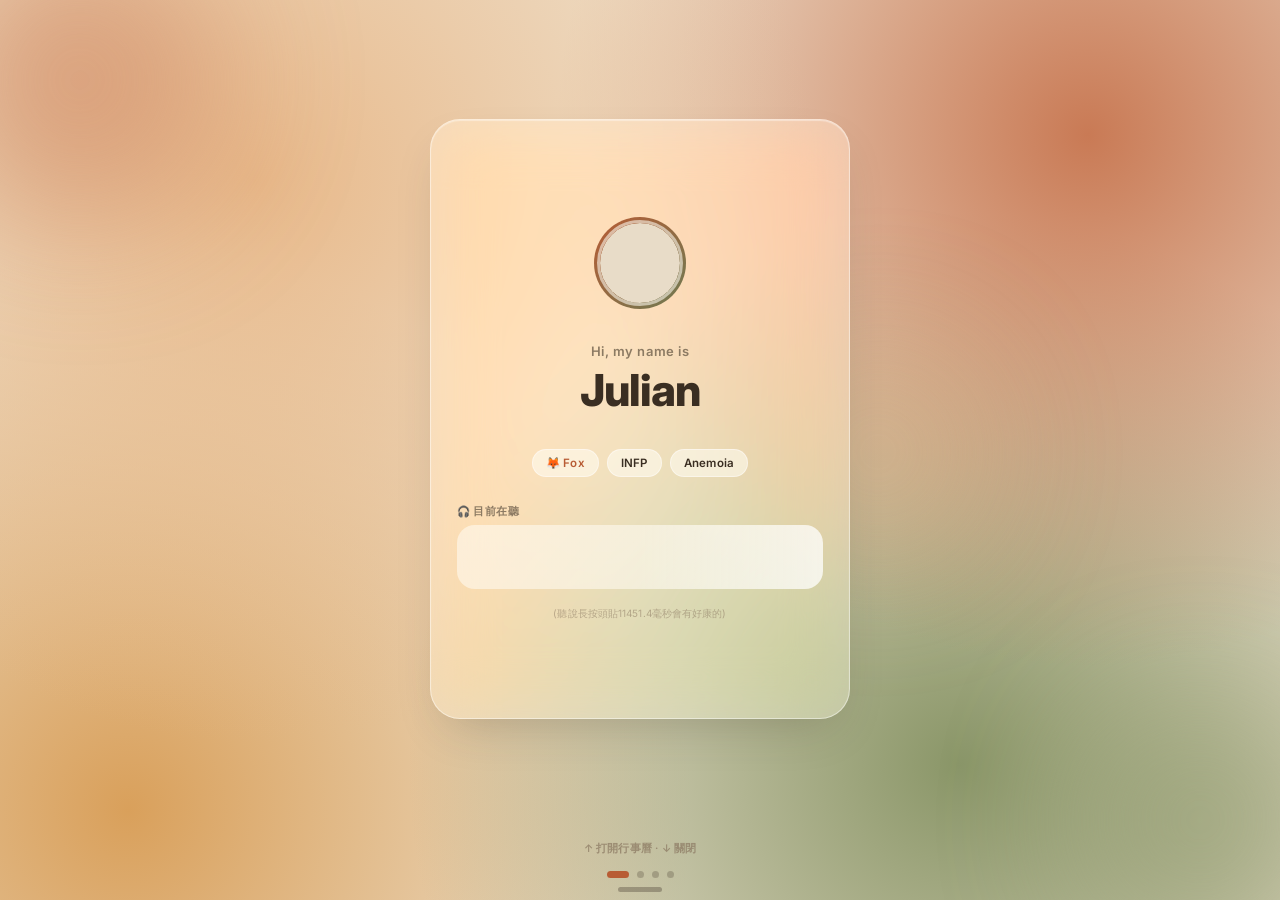
==== index.html @ 9f6ec529 "Update index.html" ====
<!DOCTYPE html>
<html lang="zh-Hant">
<head>
<meta charset="UTF-8">
<meta name="viewport" content="width=device-width, initial-scale=1.0, viewport-fit=cover">
<title>Julian 🦊</title>

<!-- Favicon（內嵌圖片，不需另外上傳檔案，會跟目前顯示的頭貼即時同步） -->
<link rel="icon" id="faviconLink" type="image/png" href="[data-uri]">

<!-- 分享預覽（Discord / Line / Facebook / Messenger 等貼連結時顯示的卡片） -->
<meta name="description" content="Julian · 紫毛狐狸．攝影師．快門自由">
<meta property="og:type" content="website">
<meta property="og:title" content="Julian 🦊">
<meta property="og:description" content="紫毛狐狸．攝影師．快門自由 — 自介、設定圖、最愛歌單、照片牆都在這裡">
<meta property="og:url" content="https://julianr114514191919.github.io/">
<meta name="twitter:card" content="summary">
<meta name="twitter:title" content="Julian 🦊">
<meta name="twitter:description" content="紫毛狐狸．攝影師．快門自由">

<!-- 手機瀏覽器網址列/狀態列顏色（跟隨系統深淺模式） -->
<meta name="theme-color" content="#EFE4D2" media="(prefers-color-scheme: light)">
<meta name="theme-color" content="#16120E" media="(prefers-color-scheme: dark)">

<link rel="preconnect" href="https://fonts.googleapis.com">
<link rel="preconnect" href="https://fonts.gstatic.com" crossorigin>
<link rel="preconnect" href="https://novatorem-39a6-nine.vercel.app">
<link rel="preconnect" href="https://firestore.googleapis.com">
<link rel="preconnect" href="https://firebasestorage.googleapis.com">
<link rel="dns-prefetch" href="https://novatorem-39a6-nine.vercel.app">
<link href="https://fonts.googleapis.com/css2?family=Inter:wght@400;500;600;700;800&display=swap" rel="stylesheet">
<style>
  :root{
    --ink:#3A2E22; --muted:#8C7A63; --rust:#B85C34; --moss:#6E7A52;
    --line: rgba(255,255,255,0.45);
    --glass: rgba(255,251,242,0.38);
    --glass-strong: rgba(255,251,242,0.58);
    --ease: cubic-bezier(0.32, 0.72, 0, 1);
    /* 實心按鈕固定色（深/淺色模式都一樣，不會反轉導致文字看不見） */
    --chip-bg: #3A2E22;
    --chip-text: #F6EEDF;
    --bg-radial-1: #E8B98A; --bg-radial-2: #C97A55; --bg-radial-3: #8A9668; --bg-radial-4: #D9A05B;
    --bg-base: #EFE4D2;
    --scrim: rgba(58,46,34,0.28);
  }

  @media (prefers-color-scheme: dark){
    :root{
      --ink:#F3EAD9; --muted:#B3A38C; --rust:#E2916B; --moss:#9BAE7C;
      --line: rgba(255,255,255,0.10);
      --glass: rgba(28,22,17,0.55);
      --glass-strong: rgba(28,22,17,0.72);
      --bg-radial-1: rgba(201,122,85,0.4); --bg-radial-2: rgba(184,92,52,0.35);
      --bg-radial-3: rgba(110,122,82,0.4); --bg-radial-4: rgba(217,160,91,0.28);
      --bg-base: #16120E;
      --scrim: rgba(0,0,0,0.45);
    }
  }
  *{ margin:0; padding:0; box-sizing:border-box; -webkit-tap-highlight-color:transparent; user-select:none; }
  html,body{ height:100%; overscroll-behavior:none; }
  body{
    font-family:'Inter', -apple-system, BlinkMacSystemFont, sans-serif;
    color: var(--ink);
    overflow:hidden;
    -webkit-font-smoothing:antialiased;
    background:
      radial-gradient(circle at 20% 20%, var(--bg-radial-1) 0%, transparent 45%),
      radial-gradient(circle at 85% 15%, var(--bg-radial-2) 0%, transparent 40%),
      radial-gradient(circle at 75% 85%, var(--bg-radial-3) 0%, transparent 45%),
      radial-gradient(circle at 10% 90%, var(--bg-radial-4) 0%, transparent 40%),
      var(--bg-base);
    background-attachment: fixed;
    transition: background-color .3s ease;
  }
  .blob{ position:fixed; border-radius:50%; filter: blur(70px); opacity:.5; z-index:0; will-change: transform; }
  .blob1{ width:280px; height:280px; background:var(--bg-radial-2); top:-60px; left:-60px; animation: liquidFloat1 15s ease-in-out infinite alternate; }
  .blob2{ width:240px; height:240px; background:var(--bg-radial-3); bottom:-40px; right:-40px; animation: liquidFloat2 18s ease-in-out infinite alternate; }
  .blob3{ width:220px; height:220px; background:var(--bg-radial-1); top:38%; left:60%; animation: liquidFloat3 21s ease-in-out infinite alternate; opacity:.35; }

  /* 岩漿燈風格：緩慢上浮、變形、下沉，多個轉折點讓運動更有機、不是單調的來回 */
  @keyframes liquidFloat1{
    0%{ transform: translate(0, 0) scale(1); }
    28%{ transform: translate(45px, -30px) scale(1.15); }
    55%{ transform: translate(70px, 55px) scale(0.85); }
    78%{ transform: translate(15px, 100px) scale(1.2); }
    100%{ transform: translate(-20px, 40px) scale(0.95); }
  }
  @keyframes liquidFloat2{
    0%{ transform: translate(0, 0) scale(1); }
    30%{ transform: translate(-55px, -40px) scale(1.2); }
    58%{ transform: translate(-30px, -85px) scale(0.8); }
    82%{ transform: translate(-90px, -20px) scale(1.1); }
    100%{ transform: translate(-40px, 30px) scale(0.9); }
  }
  @keyframes liquidFloat3{
    0%{ transform: translate(0, 0) scale(1); }
    25%{ transform: translate(-40px, 60px) scale(0.9); }
    52%{ transform: translate(-80px, 10px) scale(1.25); }
    76%{ transform: translate(-30px, -55px) scale(0.85); }
    100%{ transform: translate(35px, -20px) scale(1.1); }
  }
  @media (prefers-reduced-motion: reduce){
    .blob{ animation: none !important; }
  }

  .app{ position:relative; height:100dvh; width:100%; overflow:hidden; z-index:1; }

  /* 6 格： p4複製 + p1 + p2 + p3 + p4 + p1複製 → 雙向無縫循環 */
  .track{ display:flex; height:100%; width:600%; transition: transform .55s var(--ease); will-change: transform; }
  .page{ width:16.6667%; height:100%; display:flex; align-items:center; justify-content:center; padding: 28px 20px 90px; }

  .glass{
    width:100%; max-width:420px;
    height:min(600px, 78dvh);
    background: var(--glass);
    backdrop-filter: blur(30px) saturate(180%);
    -webkit-backdrop-filter: blur(30px) saturate(180%);
    border: 1px solid var(--line);
    border-radius: 30px;
    padding: 34px 26px;
    box-shadow: 0 1px 1px rgba(255,255,255,0.4) inset, 0 20px 50px -20px rgba(58,46,34,0.28);
    overflow-y: auto;
    display:flex; flex-direction:column; justify-content:center;
    animation: rise .6s var(--ease) both;
    transform: translateZ(0);
    backface-visibility: hidden;
    filter: blur(0px); /* 翻頁模糊效果的初始值，transition 一併寫在下一行 */
    transition: filter .38s ease, transform .16s var(--ease);
  }
  .glass.pressed{ transform: translateZ(0) scale(0.97); }
  .glass.top{ justify-content:flex-start; }
  .glass.fill{ justify-content:stretch; }
  @keyframes rise{ from{ opacity:0; transform: translateY(14px) scale(.98);} to{ opacity:1; transform: translateY(0) scale(1);} }
  .glass::-webkit-scrollbar{ display:none; }

  @keyframes cardfrost{
    0%{ opacity:1; transform:scale(1); }
    45%{ opacity:.88; transform:scale(.992); }
    100%{ opacity:1; transform:scale(1); }
  }
  .glass.frosting{ animation: cardfrost .32s ease; will-change: opacity, transform; }

  #p1 .glass, #p1clone .glass{ text-align:center; }
  .avatar{
    width:92px; height:92px; border-radius:50%; margin:0 auto 8px;
    background: linear-gradient(135deg, var(--rust), var(--moss));
    padding:3px; cursor:pointer;
  }
  .avatar img{
    width:100%; height:100%; border-radius:50%; object-fit:cover; border:3px solid var(--glass-strong); display:block; pointer-events:none;
    transition: opacity .14s ease;
  }
  .pfp-credit{ font-size:9.5px; color:var(--muted); font-weight:600; opacity:.7; margin-bottom:14px; min-height:12px; }

  .hello{ font-size:13px; color:var(--muted); font-weight:600; letter-spacing:.04em; }

  .name{
    font-size:44px; font-weight:800; letter-spacing:-0.02em; margin:4px 0 8px;
    opacity:0; transform: scale(1.3); filter: blur(8px);
    animation: fadeZoom 1s var(--ease) forwards;
  }
  @keyframes fadeZoom{ to{ opacity:1; transform: scale(1); filter: blur(0); } }

  .sub{ font-size:13.5px; color:var(--muted); margin-bottom:24px; font-weight:500; letter-spacing:.01em; }
  .tags{ display:flex; justify-content:center; gap:8px; flex-wrap:wrap; margin-bottom:28px; }
  .tag{ font-size:11.5px; font-weight:600; padding:6px 13px; border-radius:999px; background: var(--glass-strong); border:1px solid var(--line); letter-spacing:.02em; }
  .tag.accent{ color: var(--rust); }

  .nowplaying{
    display:flex; align-items:center; gap:12px; text-align:left;
    background: var(--glass-strong); border:1px solid var(--line);
    border-radius:18px; padding:12px 14px;
  }
  .nowplaying .cover{ width:44px; height:44px; border-radius:11px; background:linear-gradient(135deg,var(--rust),var(--moss)); flex-shrink:0; display:flex; align-items:center; justify-content:center; font-size:18px; }
  .nowplaying .meta{ flex:1; min-width:0; }
  .nowplaying .meta .t1{ font-size:10px; color:var(--muted); letter-spacing:.08em; text-transform:uppercase; font-weight:700; }
  .nowplaying .meta .t2{ font-size:13.5px; font-weight:700; white-space:nowrap; overflow:hidden; text-overflow:ellipsis; }
  .nowplaying .meta .t3{ font-size:12px; color:var(--muted); white-space:nowrap; overflow:hidden; text-overflow:ellipsis; }
  .nowplaying-wrap{ width:100%; }
  .np-label{ font-size:10.5px; color:var(--muted); font-weight:700; letter-spacing:.05em; margin-bottom:6px; text-align:left; }

  .np-card2{
    display:flex; gap:12px; align-items:center;
    background: var(--glass-strong); border:1px solid var(--line);
    border-radius:18px; padding:12px 14px; text-align:left;
  }
  .np-art-wrap{ position:relative; width:52px; height:52px; flex-shrink:0; border-radius:12px; overflow:hidden; background: var(--glass); }
  .np-art{ width:100%; height:100%; object-fit:cover; display:block; }
  .np-pause-badge{
    position:absolute; inset:0; background:rgba(58,46,34,0.4); border-radius:12px;
    display:none; align-items:center; justify-content:center; color:#fff; font-size:16px;
  }
  .np-info2{ flex:1; min-width:0; }
  .np-title2{ font-size:13px; font-weight:700; white-space:nowrap; overflow:hidden; text-overflow:ellipsis; }
  .np-artist2{ font-size:11.5px; color:var(--muted); font-weight:600; white-space:nowrap; overflow:hidden; text-overflow:ellipsis; margin-top:1px; }
  .np-progress-row{ display:flex; align-items:center; gap:6px; margin-top:6px; }
  .np-time{ font-size:9px; color:var(--muted); font-weight:700; flex-shrink:0; min-width:24px; }
  .np-time.right{ text-align:right; }
  .np-track{ flex:1; height:3px; border-radius:2px; background:rgba(58,46,34,0.15); overflow:hidden; }
  .np-fill{ height:100%; width:0%; background:linear-gradient(90deg,var(--rust),var(--moss)); border-radius:2px; }

  .np-listen-btn{
    display:flex; align-items:center; justify-content:center; gap:7px;
    margin-top:10px; padding:10px; border-radius:14px;
    background: var(--chip-bg); color:var(--chip-text); font-weight:700; font-size:12.5px;
    text-decoration:none;
  }
  .np-listen-btn .np-dot{ width:7px; height:7px; border-radius:50%; background:#1DB954; flex-shrink:0; }

  .np-skeleton{
    width:100%; height:64px; border-radius:18px;
    background: linear-gradient(90deg, var(--glass-strong) 25%, rgba(255,255,255,0.75) 50%, var(--glass-strong) 75%);
    background-size: 200% 100%;
    animation: skeletonPulse 1.4s ease-in-out infinite;
  }
  @keyframes skeletonPulse{ 0%{ background-position:200% 0; } 100%{ background-position:-200% 0; } }

  .hint{ margin-top:18px; font-size:10px; color:var(--muted); opacity:.55; letter-spacing:.01em; }

  .h2{ font-size:22px; font-weight:800; margin-bottom:16px; letter-spacing:-0.01em; flex-shrink:0; }

  /* ---------- About 頁：四方塊 ---------- */
  .about-grid{
    display:grid; grid-template-columns:1fr 1fr; grid-template-rows:1fr 1fr;
    gap:10px; flex:1; min-height:0;
  }
  .about-tile{
    position:relative; border-radius:20px; overflow:hidden;
    background: var(--glass-strong); border:1px solid var(--line);
    display:flex; flex-direction:column; justify-content:flex-end;
    padding:14px; text-align:left; cursor:pointer;
    transition: transform .2s var(--ease);
  }
  .about-tile:active{ transform: scale(.96); }
  .about-tile .ic{ font-size:20px; margin-bottom:4px; }
  .about-tile .tt{ font-size:13px; font-weight:800; }
  .about-tile .dd{ font-size:10px; color:var(--muted); font-weight:600; margin-top:2px; }
  .about-tile-img{
    position:absolute; inset:0; width:100%; height:100%; object-fit:cover; object-position:center 20%;
    z-index:0; opacity:0; transition: opacity .3s ease; transform: translateZ(0);
  }
  .about-tile-img.loaded{ opacity:1; }
  .about-tile.ref .ic, .about-tile.ref .tt, .about-tile.ref .dd{ position:relative; z-index:2; }
  .about-tile-overlay{
    position:absolute; inset:0; z-index:1;
    background: linear-gradient(180deg, rgba(58,46,34,0) 40%, rgba(58,46,34,.55) 100%);
    opacity:0; transition: opacity .3s ease;
  }
  .about-tile.ref.has-img .about-tile-overlay{ opacity:1; }
  .about-tile.ref.has-img .tt, .about-tile.ref.has-img .dd{ color:#F6EEDF; }

  .bio{ font-size:13.6px; line-height:1.9; color:var(--ink); text-align:left; white-space:pre-line; font-weight:450; }

  .links{ display:flex; flex-direction:column; gap:10px; }
  .links a{
    display:flex; align-items:center; gap:12px;
    padding:14px 16px; border-radius:16px;
    background: var(--glass-strong); border:1px solid var(--line);
    text-decoration:none; color:var(--ink); font-weight:600; font-size:14px;
    transition: transform .2s var(--ease), background .2s ease;
  }
  .links a:active{ transform: scale(.97); }
  .links .ic{ width:30px; height:30px; border-radius:10px; display:flex; align-items:center; justify-content:center; font-size:15px; background:linear-gradient(135deg,var(--rust),var(--moss)); color:#fff; flex-shrink:0; }

  /* ---------- 照片牆 ---------- */
  .masonry{ column-count:2; column-gap:10px; }
  .pin{
    break-inside: avoid; margin-bottom:10px; border-radius:16px; overflow:hidden;
    border:1px solid var(--line); background:var(--glass-strong);
    display:block; cursor:pointer; color:var(--ink); position:relative;
  }
  .pin img{ width:100%; display:block; }
  .pin .cap{ font-size:11px; font-weight:700; padding:8px 10px; }
  .albumbtn{
    display:block; text-align:center; margin-top:14px; padding:13px; border-radius:16px;
    background: var(--chip-bg); color:var(--chip-text); font-weight:700; font-size:13px; text-decoration:none;
    transition: opacity .2s ease; flex-shrink:0;
  }
  .albumbtn:active{ opacity:.8; }

  .dots{ position:fixed; bottom:22px; left:0; right:0; display:flex; justify-content:center; gap:8px; z-index:5; }
  .dot{ width:7px; height:7px; border-radius:50%; background: rgba(58,46,34,0.25); transition: all .35s var(--ease); }
  .dot.active{ background: var(--rust); width:22px; border-radius:4px; }

  /* ---------- Modal（毛玻璃彈出層） ---------- */
  .modal-overlay{
    position:fixed; inset:0; z-index:50; display:flex; align-items:center; justify-content:center; padding:24px;
    background: var(--scrim);
    backdrop-filter: blur(0px); -webkit-backdrop-filter: blur(0px);
    opacity:0; pointer-events:none;
    transition: opacity .35s var(--ease), backdrop-filter .35s var(--ease), -webkit-backdrop-filter .35s var(--ease);
  }
  .modal-overlay.open{
    opacity:1; pointer-events:auto;
    backdrop-filter: blur(22px) saturate(160%); -webkit-backdrop-filter: blur(22px) saturate(160%);
  }
  .modal-card{
    width:100%; max-width:420px; max-height:80dvh; overflow-y:auto;
    background: var(--glass-strong); border:1px solid var(--line); border-radius:28px; padding:30px 26px;
    box-shadow: 0 30px 60px -20px rgba(58,46,34,.45);
    transform: scale(.85) translateY(10px); opacity:0;
    transition: transform .38s var(--ease), opacity .38s var(--ease);
    position:relative;
  }
  .modal-card::-webkit-scrollbar{ display:none; }
  .modal-overlay.open .modal-card{ transform: scale(1) translateY(0); opacity:1; }
  .modal-close{
    position:absolute; top:16px; right:16px; width:30px; height:30px; border-radius:50%;
    background: rgba(58,46,34,0.1); border:none; color:var(--ink); font-size:14px; cursor:pointer;
    display:flex; align-items:center; justify-content:center;
  }
  .modal-title{ font-size:19px; font-weight:800; margin-bottom:14px; padding-right:30px; }
  .modal-img{ width:100%; border-radius:18px; display:block; margin-top:4px; }

  /* ---------- 照片牆燈箱 ---------- */
  .lightbox-overlay{
    position:fixed; inset:0; z-index:90;
    background: rgba(10,8,6,0.92);
    opacity:0; pointer-events:none;
    transition: opacity .3s ease;
    display:flex; flex-direction:column; align-items:center; justify-content:center;
  }
  .lightbox-overlay.open{ opacity:1; pointer-events:auto; }
  .lightbox-stage{
    width:100%; height:74dvh; display:flex; align-items:center; justify-content:center;
    overflow:hidden; touch-action:pan-y;
  }
  .lightbox-img{
    max-width:92vw; max-height:74dvh; border-radius:14px; object-fit:contain;
    box-shadow:0 20px 60px -20px rgba(0,0,0,.6);
    user-select:none; -webkit-user-drag:none;
    transition: opacity .22s ease, transform .22s ease;
  }
  .lightbox-caption{
    margin-top:14px; color:#F3EAD9; font-size:13px; font-weight:600; text-align:center;
    max-width:80vw; opacity:.9;
  }
  .lightbox-counter{
    position:absolute; top:calc(18px + env(safe-area-inset-top)); left:0; right:0; text-align:center;
    color:#F3EAD9; font-size:12px; font-weight:700; opacity:.7; letter-spacing:.03em;
  }
  .lightbox-close{
    position:absolute; top:calc(14px + env(safe-area-inset-top)); right:16px; width:36px; height:36px; border-radius:50%;
    background: rgba(255,255,255,0.12); border:none; color:#F3EAD9; font-size:16px; cursor:pointer;
    display:flex; align-items:center; justify-content:center; z-index:2;
  }
  .lightbox-download{
    position:absolute; top:calc(14px + env(safe-area-inset-top)); left:16px; width:36px; height:36px; border-radius:50%;
    background: rgba(255,255,255,0.12); border:none; color:#F3EAD9; font-size:16px; cursor:pointer;
    display:none; align-items:center; justify-content:center; z-index:2;
  }
  .lightbox-nav{
    position:absolute; top:50%; transform:translateY(-50%);
    width:42px; height:42px; border-radius:50%;
    background: rgba(255,255,255,0.12); border:none; color:#F3EAD9; font-size:22px; cursor:pointer;
    display:flex; align-items:center; justify-content:center;
  }
  .lightbox-nav.prev{ left:12px; }
  .lightbox-nav.next{ right:12px; }
  .lightbox-nav:disabled{ opacity:.25; pointer-events:none; }
  @media (pointer:coarse){
    .lightbox-nav{ display:none; } /* 手機用滑動就好，箭頭留給滑鼠裝置 */
  }

  /* ---------- 行事曆上滑面板 ---------- */
  .cal-handle{
    position:fixed; bottom:8px; left:50%; transform:translateX(-50%);
    width:44px; height:5px; border-radius:999px;
    background: rgba(58,46,34,0.32);
    z-index:40; cursor:pointer;
  }
  .cal-hint{
    position:fixed; bottom:44px; left:0; right:0; text-align:center;
    font-size:10.5px; font-weight:600; color:var(--muted); letter-spacing:.02em;
    z-index:39; pointer-events:none; opacity:.75;
  }
  .cal-hint.desktop-hint{ display:none; }
  .cal-hint.mobile-hint{ display:none; }
  @media (hover:hover) and (pointer:fine){
    .cal-hint.desktop-hint{ display:block; }
  }
  @media (pointer:coarse){
    .cal-hint.mobile-hint{ display:block; }
  }
  .cal-overlay{
    position:fixed; inset:0; z-index:70;
    background: var(--scrim);
    backdrop-filter: blur(0px); -webkit-backdrop-filter: blur(0px);
    opacity:0; pointer-events:none;
    transition: opacity .4s var(--ease), backdrop-filter .4s var(--ease), -webkit-backdrop-filter .4s var(--ease);
  }
  .cal-overlay.open{
    opacity:1; pointer-events:auto;
    backdrop-filter: blur(20px) saturate(160%); -webkit-backdrop-filter: blur(20px) saturate(160%);
  }
  .cal-sheet{
    position:fixed; bottom:14px; left:14px; right:14px;
    max-width:420px; margin:0 auto;
    background: var(--glass-strong);
    backdrop-filter: blur(30px) saturate(180%); -webkit-backdrop-filter: blur(30px) saturate(180%);
    border-radius:30px;
    border:1px solid var(--line);
    padding: 18px 24px calc(24px + env(safe-area-inset-bottom));
    box-shadow: 0 -10px 50px -10px rgba(58,46,34,.4), 0 20px 50px -20px rgba(58,46,34,.28);
    height: 72dvh;
    transform: translateY(calc(100% + 30px));
    transition: transform .48s var(--ease);
    overflow-y:auto;
    display:flex; flex-direction:column;
  }
  .cal-overlay.open .cal-sheet{ transform: translateY(0); }
  .cal-sheet::-webkit-scrollbar{ display:none; }
  .cal-grabber{ width:36px; height:4px; border-radius:999px; background: rgba(58,46,34,0.22); margin:0 auto 16px; flex-shrink:0; }

  .cal-nav{ display:flex; align-items:center; justify-content:space-between; margin-bottom:14px; }
  .cal-month-label{ font-size:16px; font-weight:800; letter-spacing:-0.01em; }
  .cal-nav-btn{
    width:30px; height:30px; border-radius:50%; border:none; cursor:pointer;
    background: rgba(58,46,34,0.08); color:var(--ink); font-size:15px; font-weight:700;
    display:flex; align-items:center; justify-content:center;
  }
  .cal-weekdays{
    display:grid; grid-template-columns:repeat(7,1fr); margin-bottom:4px;
  }
  .cal-weekdays div{ text-align:center; font-size:10.5px; font-weight:700; color:var(--muted); padding:4px 0; }
  .cal-grid{ display:grid; grid-template-columns:repeat(7,1fr); grid-auto-rows:40px; touch-action:pan-y; }
  .cal-cell{
    display:flex; flex-direction:column; align-items:center; justify-content:center;
    position:relative; cursor:pointer;
  }
  .cal-cell .num{
    width:28px; height:28px; border-radius:50%; display:flex; align-items:center; justify-content:center;
    font-size:12.5px; font-weight:600; color:var(--ink); transition: all .15s ease;
  }
  .cal-cell.other .num{ color: rgba(58,46,34,0.28); }
  .cal-cell.today .num{ background: rgba(184,92,52,0.16); color:var(--rust); font-weight:800; }
  .cal-cell.selected .num{ background: var(--rust); color:#fff; font-weight:800; }
  .cal-dot{ width:4px; height:4px; border-radius:50%; background: var(--moss); position:absolute; bottom:2px; }
  .cal-cell.selected .cal-dot{ background: var(--rust); }

  .cal-day-panel{ margin-top:16px; padding-top:14px; border-top:1px solid var(--line); }
  .cal-day-panel .lbl{ font-size:11px; font-weight:700; color:var(--muted); margin-bottom:8px; letter-spacing:.03em; }
  .cal-item{ display:flex; gap:12px; padding:10px 4px; }
  .cal-item + .cal-item{ border-top:1px solid var(--line); }
  .cal-dot-lg{ width:8px; height:8px; border-radius:50%; background: var(--rust); flex-shrink:0; margin-top:5px; }
  .cal-item .ci-info{ flex:1; min-width:0; }
  .cal-item .ci-title{ font-size:13px; font-weight:700; }
  .cal-item .ci-desc{ font-size:11.5px; color:var(--muted); margin-top:2px; }
  .cal-empty{ font-size:12px; color:var(--muted); text-align:center; padding:10px 0; }
</style>
<script>
  // 搶在畫面畫出來之前，先套用上次記住的自訂配色，避免「先閃預設色、才變成設定色」
  (function(){
    try{
      const cached = localStorage.getItem('julian_theme_colors');
      if(!cached) return;
      const t = JSON.parse(cached);
      if(!t.color1 || !t.color2 || !t.color3) return;

      function hexToRgb(hex){
        hex = (hex||'').replace('#','').trim();
        if(hex.length===3) hex = hex.split('').map(c=>c+c).join('');
        const num = parseInt(hex,16);
        if(isNaN(num)) return {r:0,g:0,b:0};
        return { r:(num>>16)&255, g:(num>>8)&255, b:num&255 };
      }
      function mix(c1,c2,t){ return { r:c1.r+(c2.r-c1.r)*t, g:c1.g+(c2.g-c1.g)*t, b:c1.b+(c2.b-c1.b)*t }; }
      function rgba(c,a){ return `rgba(${Math.round(c.r)},${Math.round(c.g)},${Math.round(c.b)},${a})`; }
      function toHex(r,g,b){ return '#'+[r,g,b].map(x=>Math.max(0,Math.min(255,Math.round(x))).toString(16).padStart(2,'0')).join(''); }

      const c1 = hexToRgb(t.color1), c2 = hexToRgb(t.color2);
      const c3Picked = hexToRgb(t.color3);
      const black = {r:0,g:0,b:0}, white = {r:255,g:255,b:255};
      const systemDark = window.matchMedia && window.matchMedia('(prefers-color-scheme: dark)').matches;
      const c3 = systemDark ? mix(c3Picked, black, 0.82) : c3Picked;
      const isLight = !systemDark;
      const ink = isLight ? mix(c3, black, 0.82) : mix(c3, white, 0.9);
      const muted = isLight ? mix(c3, black, 0.5) : mix(c3, white, 0.55);
      const glassBase = isLight ? white : mix(c3, black, 0.4);

      const root = document.documentElement.style;
      root.setProperty('--rust', t.color1);
      root.setProperty('--moss', t.color2);
      root.setProperty('--bg-base', toHex(c3.r, c3.g, c3.b));
      root.setProperty('--ink', toHex(ink.r, ink.g, ink.b));
      root.setProperty('--muted', toHex(muted.r, muted.g, muted.b));
      root.setProperty('--line', isLight ? 'rgba(255,255,255,0.45)' : 'rgba(255,255,255,0.10)');
      root.setProperty('--glass', rgba(glassBase, isLight?0.38:0.55));
      root.setProperty('--glass-strong', rgba(glassBase, isLight?0.58:0.72));
      root.setProperty('--chip-bg', toHex(ink.r, ink.g, ink.b));
      root.setProperty('--chip-text', isLight ? '#F6EEDF' : '#16120E');
      root.setProperty('--scrim', isLight ? 'rgba(0,0,0,0.28)' : 'rgba(0,0,0,0.5)');
      root.setProperty('--bg-radial-1', rgba(c1, 0.55));
      root.setProperty('--bg-radial-2', rgba(mix(c1,c2,0.5), 0.5));
      root.setProperty('--bg-radial-3', rgba(c2, 0.55));
      root.setProperty('--bg-radial-4', rgba(mix(c3,c1,0.3), 0.4));
    }catch(err){}
  })();
</script>
</head>
<body>
  <div class="blob blob1"></div>
  <div class="blob blob2"></div>
  <div class="blob blob3"></div>

  <audio id="eggAudio" preload="auto"></audio>

  <div class="app" id="app">
    <div class="track" id="track">

      <!-- 複製的 P4（照片牆），放最前面用於反向無縫循環 -->
      <div class="page" id="p4clone">
        <div class="glass top">
          <div class="h2">照片牆</div>
          <div class="masonry" id="masonryClone"></div>
          <a class="albumbtn" href="https://www.flickr.com/gp/204066960@N03/7K8j6DK20v" target="_blank" rel="noopener">在 Flickr 查看完整相簿 →</a>
        </div>
      </div>

      <!-- P1 Hello -->
      <div class="page" id="p1">
        <div class="glass">
          <div class="avatar" id="avatarWrap"><img id="avatarImg" src="data:image/svg+xml,%3Csvg xmlns='http://www.w3.org/2000/svg' viewBox='0 0 100 100'%3E%3Ccircle cx='50' cy='50' r='50' fill='%23E8DCC8'/%3E%3C/svg%3E" alt="Julian" fetchpriority="high"></div>
          <div class="pfp-credit" id="pfpCredit"></div>
          <div class="hello">Hi, my name is</div>
          <div class="name">Julian</div>
          <div class="sub" id="subText"></div>
          <div class="tags">
            <span class="tag accent">🦊 Fox</span>
            <span class="tag">INFP</span>
            <span class="tag">Anemoia</span>
          </div>
          <div class="nowplaying-wrap">
            <div class="np-label" id="npLabel">🎧 目前在聽</div>
            <div class="np-skeleton" id="npSkeleton"></div>
            <div class="np-card2" id="npCard2" style="display:none;">
              <div class="np-art-wrap">
                <img class="np-art" id="npArt" src="" alt="">
                <div class="np-pause-badge" id="npPauseBadge">⏸</div>
              </div>
              <div class="np-info2">
                <div class="np-title2" id="npTitle2">—</div>
                <div class="np-artist2" id="npArtist2">—</div>
                <div class="np-progress-row" id="npProgressRow">
                  <span class="np-time" id="npElapsed">0:00</span>
                  <div class="np-track"><div class="np-fill" id="npFill"></div></div>
                  <span class="np-time right" id="npDuration">0:00</span>
                </div>
              </div>
            </div>
            <a class="np-listen-btn" id="npListenBtn" href="#" target="_blank" rel="noopener" style="display:none;">
              <span class="np-dot"></span> 在 Spotify 上聆聽
            </a>
            <div class="nowplaying" id="npFallback" style="display:none;">
              <div class="cover">🎵</div>
              <div class="meta">
                <div class="t1">Now Playing</div>
                <div class="t2">目前沒有播放</div>
                <div class="t3">打開 Spotify 播放歌曲試試</div>
              </div>
            </div>
          </div>
          <div class="hint">(聽說長按頭貼11451.4毫秒會有好康的)</div>
        </div>
      </div>

      <!-- P2 About：四方塊 -->
      <div class="page" id="p2">
        <div class="glass fill">
          <div class="h2">關於我</div>
          <div class="about-grid">
            <div class="about-tile" id="tileBio">
              <div class="ic">📝</div>
              <div class="tt">自介</div>
              <div class="dd">點開看完整介紹</div>
            </div>
            <div class="about-tile ref" id="tileRef">
              <img class="about-tile-img" id="tileRefImg" alt="" decoding="async">
              <div class="about-tile-overlay"></div>
              <div class="ic">🎨</div>
              <div class="tt">設定圖</div>
              <div class="dd">Julian 的角色設定</div>
            </div>
            <div class="about-tile" id="tileMusic">
              <div class="ic">🎧</div>
              <div class="tt">最愛歌單</div>
              <div class="dd">點擊查看</div>
            </div>
            <div class="about-tile" id="tilePhoto">
              <div class="ic">📷</div>
              <div class="tt">攝影作品</div>
              <div class="dd">前往 Flickr 相簿</div>
            </div>
          </div>
        </div>
      </div>

      <!-- P3 Social -->
      <div class="page" id="p3">
        <div class="glass">
          <div class="h2">聯絡我</div>
          <div class="links">
            <a href="https://www.facebook.com/share/1A2KWGYnZW/" target="_blank" rel="noopener"><span class="ic">f</span> Facebook</a>
            <a href="https://discord.com/users/605682374717734932" target="_blank" rel="noopener"><span class="ic">💬</span> Discord</a>
            <a href="https://t.me/JulianR604" target="_blank" rel="noopener"><span class="ic">✈️</span> Telegram</a>
            <a href="https://open.spotify.com/user/tteeuio123" target="_blank" rel="noopener"><span class="ic">🎵</span> Spotify</a>
            <a href="https://www.xbox.com/zh-TW/play/user/JulianR068804" target="_blank" rel="noopener"><span class="ic">🎮</span> Xbox</a>
          </div>
        </div>
      </div>

      <!-- P4 照片牆 -->
      <div class="page" id="p4">
        <div class="glass top">
          <div class="h2">照片牆</div>
          <div class="masonry" id="masonryMain"></div>
          <a class="albumbtn" href="https://www.flickr.com/gp/204066960@N03/7K8j6DK20v" target="_blank" rel="noopener">在 Flickr 查看完整相簿 →</a>
        </div>
      </div>

      <!-- 複製的 P1，放最後面用於正向無縫循環 -->
      <div class="page" id="p1clone">
        <div class="glass">
          <div class="avatar"><img id="avatarImgClone" src="data:image/svg+xml,%3Csvg xmlns='http://www.w3.org/2000/svg' viewBox='0 0 100 100'%3E%3Ccircle cx='50' cy='50' r='50' fill='%23E8DCC8'/%3E%3C/svg%3E" alt="Julian"></div>
          <div class="pfp-credit" id="pfpCreditClone"></div>
          <div class="hello">Hi, my name is</div>
          <div class="name" style="animation:none; opacity:1; transform:none; filter:none;">Julian</div>
          <div class="sub" id="subTextClone"></div>
          <div class="tags">
            <span class="tag accent">🦊 Fox</span>
            <span class="tag">INFP</span>
            <span class="tag">Anemoia</span>
          </div>
          <div class="nowplaying-wrap">
            <div class="np-label" id="npLabelClone">🎧 目前在聽</div>
            <div class="np-card2" id="npCard2Clone" style="display:none;">
              <div class="np-art-wrap">
                <img class="np-art" id="npArtClone" src="" alt="">
                <div class="np-pause-badge" id="npPauseBadgeClone">⏸</div>
              </div>
              <div class="np-info2">
                <div class="np-title2" id="npTitle2Clone">—</div>
                <div class="np-artist2" id="npArtist2Clone">—</div>
                <div class="np-progress-row" id="npProgressRowClone">
                  <span class="np-time" id="npElapsedClone">0:00</span>
                  <div class="np-track"><div class="np-fill" id="npFillClone"></div></div>
                  <span class="np-time right" id="npDurationClone">0:00</span>
                </div>
              </div>
            </div>
            <a class="np-listen-btn" id="npListenBtnClone" href="#" target="_blank" rel="noopener" style="display:none;">
              <span class="np-dot"></span> 在 Spotify 上聆聽
            </a>
            <div class="nowplaying" id="npFallbackClone" style="display:flex;">
              <div class="cover">🎵</div>
              <div class="meta">
                <div class="t1">Now Playing</div>
                <div class="t2">載入中</div>
                <div class="t3">‎</div>
              </div>
            </div>
          </div>
          <div class="hint">(聽說長按頭貼11451.4毫秒會有好康的)</div>
        </div>
      </div>

    </div>
  </div>

  <div class="dots">
    <div class="dot active" data-i="0"></div>
    <div class="dot" data-i="1"></div>
    <div class="dot" data-i="2"></div>
    <div class="dot" data-i="3"></div>
  </div>

  <!-- 行事曆拉柄與下滑面板 -->
  <div class="cal-handle" id="calHandle"></div>
  <div class="cal-hint desktop-hint">↑ 打開行事曆 · ↓ 關閉</div>
  <div class="cal-hint mobile-hint">上滑開啟行事曆</div>
  <div class="cal-overlay" id="calOverlay">
    <div class="cal-sheet" id="calSheet">
      <div class="cal-grabber"></div>
      <div class="cal-nav">
        <button class="cal-nav-btn" id="calPrev">‹</button>
        <div class="cal-month-label" id="calMonthLabel">—</div>
        <button class="cal-nav-btn" id="calNext">›</button>
      </div>
      <div class="cal-weekdays"><div>日</div><div>一</div><div>二</div><div>三</div><div>四</div><div>五</div><div>六</div></div>
      <div class="cal-grid" id="calGrid"></div>
      <div class="cal-day-panel">
        <div class="lbl" id="calDayLabel">今日</div>
        <div id="calDayEvents"><div class="cal-empty">載入中…</div></div>
      </div>
    </div>
  </div>

  <!-- Modal -->
  <div class="modal-overlay" id="modalOverlay">
    <div class="modal-card" id="modalCard">
      <button class="modal-close" id="modalClose">✕</button>
      <div id="modalBody"></div>
    </div>
  </div>

  <!-- 照片牆燈箱 -->
  <div class="lightbox-overlay" id="lightboxOverlay">
    <button class="lightbox-close" id="lightboxClose">✕</button>
    <button class="lightbox-download" id="lightboxDownload" title="下載原圖">⬇</button>
    <div class="lightbox-counter" id="lightboxCounter"></div>
    <div class="lightbox-stage" id="lightboxStage">
      <img class="lightbox-img" id="lightboxImg" src="" alt="">
    </div>
    <div class="lightbox-caption" id="lightboxCaption"></div>
    <button class="lightbox-nav prev" id="lightboxPrev">‹</button>
    <button class="lightbox-nav next" id="lightboxNext">›</button>
  </div>

<script>
  const track = document.getElementById('track');
  const dots = document.querySelectorAll('.dots .dot');
  const allGlass = document.querySelectorAll('.glass');
  const realPages = document.querySelectorAll('#p1 .glass, #p2 .glass, #p3 .glass, #p4 .glass');


  // 進場動畫只播一次，播完就把 animation 釋放掉，
  // 這樣之後 CSS 動畫不會一直「霸佔」transform 屬性的優先權，按壓縮放效果才能正常生效
  allGlass.forEach(g=>{
    g.addEventListener('animationend', ()=>{ g.style.animation = 'none'; }, { once:true });
  });

  // 卡片按壓回饋：手指/滑鼠按下時輕輕縮小，放開或取消時恢復
  allGlass.forEach(g=>{
    const press = ()=> g.classList.add('pressed');
    const release = ()=> g.classList.remove('pressed');
    g.addEventListener('touchstart', press, {passive:true});
    g.addEventListener('touchend', release);
    g.addEventListener('touchcancel', release);
    g.addEventListener('mousedown', press);
    g.addEventListener('mouseup', release);
    g.addEventListener('mouseleave', release);
  });

  let current = 0;
  const total = 4;            // 真實頁數 (p1~p4)
  const SLIDE = 100/6;        // 每格佔軌道百分比（共 6 格：p4複製+4頁+p1複製）
  let looping = false;

  function playCardFrost(skipIndex){
    allGlass.forEach(g=>{
      // 即將要被看到的那張卡片不套用霧化，避免文字/按鈕出現「先消失再出現」的閃爍感
      if(skipIndex !== undefined && realPages[skipIndex] === g) return;
      g.classList.remove('frosting');
      void g.offsetWidth;
      g.classList.add('frosting');
    });
  }

  // 被滑走的那一頁：套用真正的模糊效果，滑動結束、確定離開畫面後再恢復清晰
  // 這是唯一負責「模糊」的函式（拖曳跟非拖曳的翻頁都共用同一套，避免兩邊搶著清計時器）
  function blurOutgoing(index, amount){
    if(index === undefined || index === null) return;
    const g = realPages[index];
    if(!g) return;
    clearTimeout(g._blurTimer);
    g.style.transition = '';
    g.style.filter = `blur(${amount}px)`;
    g._blurTimer = setTimeout(()=>{ g.style.filter = ''; }, 650);
  }

  function replayEntrance(i){
    // 只保留跟彩蛋狀態有關的資料重置，動畫本身不再手動觸發——
    // 所有頁面在網頁一載入時就已經在背景淡入完成了，滑過去看到時早就是穩定狀態，
    // 不需要（也不應該）再強迫重播一次，那樣反而會讓內容「先消失一瞬間」再淡入。
    if(i === 0 && typeof resetEgg === 'function') resetEgg();
  }

  function setDot(i){
    dots.forEach((d,idx)=> d.classList.toggle('active', idx===i));
  }

  // 軌道位移： slide index = current + 1（因為最前面多了一格 p4複製）
  function applyTransform(){
    track.style.transform = `translateX(-${(current+1) * SLIDE}%)`;
  }

  // fromDrag=true 代表這次翻頁是拖曳放開手指觸發的，模糊效果已經由拖曳邏輯自己接手，
  // 這裡就不用再重複套用一次，避免兩邊互相蓋過對方的計時器。
  function goTo(i, fromDrag){
    if(looping) return;
    if(i >= total){ loopForward(fromDrag); return; }
    if(i < 0){ loopBackward(fromDrag); return; }
    const prev = current;
    current = i;
    if(prev === 0 && current !== 0 && typeof resetEgg === 'function') resetEgg();
    playCardFrost(current);
    if(prev !== current && !fromDrag) blurOutgoing(prev, 10);
    applyTransform();
    setDot(current);
    if(prev !== current) replayEntrance(current);
  }

  function loopForward(fromDrag){
    looping = true;
    playCardFrost(0);
    if(!fromDrag) blurOutgoing(total-1, 10);
    track.style.transition = '';
    track.style.transform = `translateX(-${(total+1) * SLIDE}%)`; // 滑到尾端複製的 p1
    setDot(0);
    const onEnd = (ev)=>{
      if(ev.propertyName !== 'transform') return;
      track.removeEventListener('transitionend', onEnd);
      track.style.transition = 'none';
      current = 0;
      applyTransform();
      void track.offsetWidth;
      track.style.transition = '';
      replayEntrance(0);
      looping = false;
    };
    track.addEventListener('transitionend', onEnd);
  }

  function loopBackward(fromDrag){
    looping = true;
    if(typeof resetEgg === 'function') resetEgg();
    playCardFrost(total-1);
    if(!fromDrag) blurOutgoing(0, 10);
    track.style.transition = '';
    track.style.transform = `translateX(0%)`; // 滑到最前端複製的 p4
    setDot(total-1);
    const onEnd = (ev)=>{
      if(ev.propertyName !== 'transform') return;
      track.removeEventListener('transitionend', onEnd);
      track.style.transition = 'none';
      current = total-1;
      applyTransform();
      void track.offsetWidth;
      track.style.transition = '';
      replayEntrance(total-1);
      looping = false;
    };
    track.addEventListener('transitionend', onEnd);
  }

  dots.forEach(d => d.addEventListener('click', ()=>{
    if(typeof cancelHintTimer === 'function') cancelHintTimer();
    goTo(parseInt(d.dataset.i));
  }));

  const app = document.getElementById('app');
  let startX = 0, startY = 0, dragX = 0, dragY = 0, isDragging = false, lockAxis = null;
  let dragStartAtBottom = false;

  function getActiveGlass(){
    const activeSlide = track.children[current + 1];
    return activeSlide ? activeSlide.querySelector('.glass') : null;
  }

  let dragGlass = null;

  function dragStart(x, y){
    if(looping || calOpen) return;
    if(typeof cancelHintTimer === 'function') cancelHintTimer();
    startX = x; startY = y; dragX = 0; dragY = 0;
    isDragging = true; lockAxis = null;
    const g = getActiveGlass();
    dragStartAtBottom = g ? (g.scrollHeight - g.scrollTop - g.clientHeight <= 2) : true;
    track.style.transition = 'none';
    dragGlass = g;
    if(dragGlass) dragGlass.style.transition = 'none'; // 拖曳期間即時跟手，不要有動畫延遲
  }
  function dragMove(x, y){
    if(!isDragging) return;
    const dx = x - startX;
    const dy = y - startY;
    if(lockAxis === null){
      lockAxis = Math.abs(dx) > Math.abs(dy) ? 'x' : 'y';
    }
    if(lockAxis === 'y'){ dragY = dy; return; }
    dragX = dx;
    const basePercent = -((current+1) * SLIDE);
    const dragPercent = (dx / window.innerWidth) * SLIDE;
    track.style.transform = `translateX(${basePercent + dragPercent}%)`;

    // 卡片跟著拖曳距離即時漸進模糊，滑越多、越模糊（蘋果那種即時跟手的霧化感）
    if(dragGlass){
      const progress = Math.min(Math.abs(dx) / (window.innerWidth * 0.5), 1);
      dragGlass.style.filter = `blur(${(progress * 10).toFixed(1)}px)`;
    }
  }
  function dragEnd(){
    if(!isDragging) return;
    isDragging = false;
    track.style.transition = '';
    const threshold = window.innerWidth * 0.15;
    const g = dragGlass;
    if(g) g.style.transition = ''; // 放開手指後，剩餘的模糊變化要有動畫，不能瞬間跳

    if(lockAxis === 'x'){
      const navigating = dragX < -threshold || dragX > threshold;
      if(g){
        g.style.filter = navigating ? 'blur(10px)' : 'blur(0px)';
        clearTimeout(g._blurTimer);
        g._blurTimer = setTimeout(()=>{ g.style.filter = ''; }, navigating ? 650 : 400);
      }
      if(dragX < -threshold) goTo(current+1, true);
      else if(dragX > threshold) goTo(current-1, true);
      else goTo(current, true);
    } else if(lockAxis === 'y'){
      if(g) g.style.filter = '';
      // 只有卡片本身已經捲到底部時，往上滑才視為「開啟行事曆」的手勢
      if(dragY < -70 && dragStartAtBottom){
        openCalendar();
      }
    }
    dragGlass = null;
  }

  app.addEventListener('touchstart', e=>{ dragStart(e.touches[0].clientX, e.touches[0].clientY); }, {passive:true});
  app.addEventListener('touchmove', e=>{ dragMove(e.touches[0].clientX, e.touches[0].clientY); }, {passive:true});
  app.addEventListener('touchend', dragEnd);

  let mouseDownX = 0, mouseDownY = 0, realDrag = false;
  const DRAG_THRESHOLD = 6;

  app.addEventListener('mousedown', e=>{
    mouseDownX = e.clientX; mouseDownY = e.clientY;
    realDrag = false;
    dragStart(e.clientX, e.clientY);
  });

  window.addEventListener('mousemove', e=>{
    if(!isDragging) return;
    if(!realDrag){
      const moved = Math.hypot(e.clientX - mouseDownX, e.clientY - mouseDownY);
      if(moved < DRAG_THRESHOLD) return;
      realDrag = true;
      window._isDraggingCursor = true;
      app.style.cursor = window._cursorGrabbing || 'grabbing';
    }
    dragMove(e.clientX, e.clientY);
  });

  window.addEventListener('mouseup', e=>{
    if(realDrag){
      dragEnd();
      // 只攔截「翻頁卡片區域內」的下一次點擊，避免拖曳放開的瞬間誤觸發翻頁；
      // 行事曆面板在這個區域外，點擊關閉不會受影響
      const blockClick = ev => {
        if(app.contains(ev.target)){
          ev.stopPropagation(); ev.preventDefault();
        }
        window.removeEventListener('click', blockClick, true);
      };
      window.addEventListener('click', blockClick, true);
    } else {
      isDragging = false;
      track.style.transition = '';
    }
    window._isDraggingCursor = false;
    app.style.cursor = window._cursorGrab || 'grab';
  });

  app.style.cursor = window._cursorGrab || 'grab';
  track.style.transition = 'none';
  applyTransform();
  void track.offsetWidth;
  track.style.transition = '';

  // ---------- 停留提示 ----------
  // 進到頁面後只要「完全沒有任何動作」，每 5 秒下一頁就輕輕探頭提示一次；
  // 只要使用者做過任何動作（點擊、觸碰、鍵盤、滾輪），提示就永久取消不再出現
  let hintCancelled = false;
  function showNextPagePeek(){
    if(hintCancelled || current !== 0 || looping || isDragging || calOpen) return;
    const base = (current + 1) * SLIDE;
    track.style.transform = `translateX(calc(-${base}% - 28px))`;
    setTimeout(()=>{
      if(current === 0 && !isDragging){
        track.style.transform = `translateX(-${base}%)`;
      }
    }, 480);
  }
  let hintTimer = setInterval(showNextPagePeek, 5000);
  function cancelHintTimer(){
    if(hintCancelled) return;
    hintCancelled = true;
    clearInterval(hintTimer);
  }
  // 用 capture 監聽整個視窗的第一個動作，就算元素內部有 stopPropagation（例如頭貼）也攔得到
  ['pointerdown', 'touchstart', 'keydown', 'wheel'].forEach(ev=>
    window.addEventListener(ev, cancelHintTimer, { capture:true, passive:true, once:true })
  );

  window.addEventListener('keydown', e=>{
    if(calOpen){
      if(e.key === 'ArrowDown' || e.key === 'Escape') closeCalendar();
      return;
    }
    if(e.key==='ArrowRight'){ if(typeof cancelHintTimer==='function') cancelHintTimer(); goTo(current+1); }
    if(e.key==='ArrowLeft'){ if(typeof cancelHintTimer==='function') cancelHintTimer(); goTo(current-1); }
    if(e.key==='ArrowUp') openCalendar();
  });

  // 滑鼠滾輪翻頁（電腦版）；行事曆改由方向鍵控制，不再用滾輪觸發
  let wheelLock = false;
  app.addEventListener('wheel', e=>{
    if(wheelLock || looping || calOpen) return;
    const delta = Math.abs(e.deltaY) > Math.abs(e.deltaX) ? e.deltaY : e.deltaX;
    if(Math.abs(delta) < 12) return;
    wheelLock = true;
    if(typeof cancelHintTimer === 'function') cancelHintTimer();
    if(delta > 0) goTo(current+1); else goTo(current-1);
    setTimeout(()=>{ wheelLock = false; }, 650);
  }, {passive:true});

  // ---------- 頭貼彩蛋 + 頭貼庫切換 ----------
  const avatarWrap = document.getElementById('avatarWrap');
  const avatarImg = document.getElementById('avatarImg');
  const eggAudio = document.getElementById('eggAudio');
  const subText = document.getElementById('subText');
  const EGG_SUB = '(25歲，是個老人)';

  // 讓網頁分頁的小圖示（favicon）跟著目前顯示的頭貼一起換
  window.setFavicon = function(url){
    if(!url) return;
    const link = document.getElementById('faviconLink');
    if(link) link.href = url;
  };

  // 自訂紫色游標（電腦版滑鼠專用，跟著網站主色一起變；形狀貼近瀏覽器預設箭頭）
  window.setCursorColor = function(hex){
    hex = hex || '#8B4FD9';
    const svg = `<svg xmlns="http://www.w3.org/2000/svg" width="24" height="24"><polygon points="1,1 1,18 6,14 8.5,20.5 11.5,19.3 9,13 16,13" fill="${hex}" stroke="#242424" stroke-width="1.2" stroke-linejoin="round"/></svg>`;
    const encoded = encodeURIComponent(svg);
    const dataUri = `url('data:image/svg+xml,${encoded}') 1 1, auto`;
    const grabUri = `url('data:image/svg+xml,${encoded}') 1 1, grab`;
    const grabbingUri = `url('data:image/svg+xml,${encoded}') 1 1, grabbing`;
    const pointerUri = `url('data:image/svg+xml,${encoded}') 1 1, pointer`;
    document.body.style.cursor = dataUri;
    window._cursorGrab = grabUri;
    window._cursorGrabbing = grabbingUri;
    const appEl = document.getElementById('app');
    if(appEl) appEl.style.cursor = window._isDraggingCursor ? grabbingUri : grabUri;

    // 所有原本會變成「手指」的可點擊元素，也統一換成同一個紫色游標
    let styleTag = document.getElementById('cursorPointerStyle');
    if(!styleTag){
      styleTag = document.createElement('style');
      styleTag.id = 'cursorPointerStyle';
      document.head.appendChild(styleTag);
    }
    styleTag.textContent = `
      a, button, .about-tile, .pin, .dot, .cal-cell, .cal-nav-btn,
      .lightbox-nav, .lightbox-close, .modal-close, .cal-handle,
      .albumbtn, .np-listen-btn, .avatar, .links a {
        cursor: ${pointerUri} !important;
      }
    `;
  };
  window.setCursorColor(getComputedStyle(document.documentElement).getPropertyValue('--rust').trim());

  // 首頁小描述改由 Firebase 提供，這裡先放空字串，等後台資料載入後會自動填入
  window.currentSubtitle = window.currentSubtitle || '';
  window.eggStage = 0;

  // 預設值，管理後台若有設定會自動覆蓋（見底部 Firebase 模組區塊）
  window.eggConfig = window.eggConfig || {
    avatar: '',
    sound: '',
    stage2Url: 'https://youtu.be/dQw4w9WgXcQ?si=Ba_6rd1HG80EjtXY'
  };

  let eggStage = 0;
  let pressTimer = null;
  let clickCount = 0;

  function triggerStage1(){
    if(eggStage !== 0) return;
    eggStage = 1;
    window.eggStage = 1;
    try{ if(navigator.vibrate) navigator.vibrate(40); }catch(err){}
    clickCount = 0;
    if(window.eggConfig.avatar){
      const eggSrc = window.cachedSrc ? window.cachedSrc(window.eggConfig.avatar) : window.eggConfig.avatar;
      avatarImg.src = eggSrc;
      window.setFavicon(eggSrc);
    }
    avatarImg.style.opacity = '1';
    const pfpEl = document.getElementById('pfpCredit');
    if(pfpEl) pfpEl.textContent = '';
    subText.textContent = EGG_SUB;
    if(window.eggConfig.sound){
      try{ eggAudio.currentTime = 0; eggAudio.play(); }catch(err){}
    }
  }
  function triggerStage2(){
    if(eggStage !== 1) return;
    try{ if(navigator.vibrate) navigator.vibrate([30, 40, 30]); }catch(err){}
    window.open(window.eggConfig.stage2Url, '_blank', 'noopener');
  }
  function resetEgg(){
    const wasActive = eggStage !== 0;
    eggStage = 0;
    window.eggStage = 0;
    clickCount = 0;
    clearTimeout(pressTimer);
    // 只有彩蛋真的有在顯示中才需要重置頭貼／小描述，
    // 不然每次單純回到第一頁都會白白讓頭貼閃一下淡出淡入
    if(wasActive){
      if(typeof window.restoreCurrentAvatar === 'function') window.restoreCurrentAvatar();
      subText.textContent = window.currentSubtitle || '';
    }
  }
  function currentPressDuration(){
    return eggStage === 0 ? 11451 : 11000;
  }
  function startPress(e){
    e.stopPropagation();
    clearTimeout(pressTimer);
    pressTimer = setTimeout(()=>{
      if(eggStage === 0) triggerStage1();
      else if(eggStage === 1) triggerStage2();
    }, currentPressDuration());
  }
  function endPress(e){
    e.stopPropagation();
    clearTimeout(pressTimer);
  }
  function handleClick(e){
    e.stopPropagation();
    if(eggStage === 0 && typeof window.cycleAvatar === 'function'){
      window.cycleAvatar();
    }
    clickCount++;
    if(clickCount >= 11){
      clickCount = 0;
      if(eggStage === 0) triggerStage1();
      else if(eggStage === 1) triggerStage2();
    }
  }
  avatarWrap.addEventListener('mousedown', startPress);
  avatarWrap.addEventListener('touchstart', startPress, {passive:true});
  avatarWrap.addEventListener('mouseup', endPress);
  avatarWrap.addEventListener('mouseleave', endPress);
  avatarWrap.addEventListener('touchend', endPress);
  avatarWrap.addEventListener('touchcancel', endPress);
  avatarWrap.addEventListener('click', handleClick);

  // ---------- About 頁：四方塊互動 ----------
  window.currentBio = window.currentBio || '';
  function buildBioHtml(){
    const bio = window.currentBio && window.currentBio.trim()
      ? escapeHtmlLocal(window.currentBio)
      : '尚未填寫自介內容。';
    return `<div class="modal-title">自介</div><div class="bio">${bio}</div>`;
  }
  function escapeHtmlLocal(str){
    const d = document.createElement('div');
    d.textContent = str;
    return d.innerHTML;
  }

  window.aboutModals = window.aboutModals || {};

  function extractSpotifyPlaylistId(url){
    if(!url) return '';
    const m = url.match(/playlist[/:]([a-zA-Z0-9]+)/);
    return m ? m[1] : '';
  }

  function buildMusicHtml(){
    const m = window.aboutModals || {};
    const title = m.musicTitle || '最愛歌單';
    const desc = m.musicDesc || '';
    const playlistId = extractSpotifyPlaylistId(m.musicUrl);
    const embed = playlistId
      ? `<div style="border-radius:16px; overflow:hidden; border:1px solid var(--line);">
           <iframe src="https://open.spotify.com/embed/playlist/${playlistId}?utm_source=generator&theme=0"
             width="100%" height="352" frameborder="0" allow="autoplay; clipboard-write; encrypted-media; fullscreen; picture-in-picture" loading="lazy"></iframe>
         </div>`
      : `<div class="bio">尚未設定歌單網址。</div>`;
    return `
      <div class="modal-title">${escapeHtmlLocal(title)}</div>
      ${desc ? `<div style="font-size:12.5px; color:var(--muted); font-weight:500; line-height:1.6; margin-bottom:14px;">${escapeHtmlLocal(desc)}</div>` : ''}
      ${embed}
    `;
  }

  function buildPhotoConfirmHtml(){
    const m = window.aboutModals || {};
    const title = m.photoTitle || '要前往 Flickr 嗎？';
    const desc = m.photoDesc || '即將離開這個網站，跳轉到相簿。';
    return `
      <div class="modal-title">${escapeHtmlLocal(title)}</div>
      <div style="font-size:13px; color:var(--ink); line-height:1.7; margin-bottom:20px;">${escapeHtmlLocal(desc)}</div>
      <div style="display:flex; gap:10px;">
        <button id="flickrStayBtn" style="flex:1; padding:12px; border-radius:14px; border:1px solid var(--line); background:transparent; color:var(--ink); font-weight:700; font-size:13.5px; cursor:pointer;">留下</button>
        <button id="flickrGoBtn" style="flex:1; padding:12px; border-radius:14px; border:none; background:var(--chip-bg); color:var(--chip-text); font-weight:700; font-size:13.5px; cursor:pointer;">確認前往</button>
      </div>
    `;
  }

  function buildFursonaHtml(){
    const list = (window.fursonaList && window.fursonaList.length) ? window.fursonaList : null;
    let html = `<div class="modal-title">設定圖</div>`;
    if(list){
      html += list.map((f, idx) => `
        <img class="modal-img" data-idx="${idx}" style="cursor:pointer;" src="${window.cachedSrc ? window.cachedSrc(f.imageUrl) : f.imageUrl}" alt="" loading="lazy">
        <div style="font-size:12px; color:var(--muted); font-weight:600; margin:6px 0 16px;">${f.label ? f.label.replace(/</g,'&lt;') : ''}</div>
      `).join('');
    } else {
      html += `<div class="bio">尚未上傳設定圖。</div>`;
    }
    return html;
  }

  const modalOverlay = document.getElementById('modalOverlay');
  const modalBody = document.getElementById('modalBody');
  const modalClose = document.getElementById('modalClose');

  function openModal(html){
    modalBody.innerHTML = html;
    modalOverlay.classList.add('open');
  }
  function closeModal(){
    modalOverlay.classList.remove('open');
  }
  modalClose.addEventListener('click', closeModal);
  modalOverlay.addEventListener('click', e=>{ if(e.target === modalOverlay) closeModal(); });

  document.getElementById('tileBio').addEventListener('click', ()=> openModal(buildBioHtml()));
  document.getElementById('tileRef').addEventListener('click', ()=>{
    openModal(buildFursonaHtml());
    const list = (window.fursonaList || []).map(f => ({ imageUrl: f.imageUrl, caption: f.label || '' }));
    document.querySelectorAll('#modalBody .modal-img[data-idx]').forEach(img=>{
      img.addEventListener('click', ()=>{
        if(typeof window.openLightbox === 'function'){
          window.openLightbox(
            parseInt(img.dataset.idx, 10),
            list,
            ix => document.querySelectorAll('#modalBody .modal-img')[ix] // 關閉時縮回彈窗裡對應那張設定圖
          );
        }
      });
    });
  });
  document.getElementById('tileMusic').addEventListener('click', ()=> openModal(buildMusicHtml()));
  document.getElementById('tilePhoto').addEventListener('click', ()=>{
    openModal(buildPhotoConfirmHtml());
    document.getElementById('flickrStayBtn').addEventListener('click', closeModal);
    document.getElementById('flickrGoBtn').addEventListener('click', ()=>{
      const url = (window.aboutModals && window.aboutModals.photoUrl) || '#';
      window.open(url, '_blank', 'noopener');
      closeModal();
    });
  });

  // ---------- 行事曆下滑面板：開關邏輯 ----------
  window.calOpen = false;
  const calOverlay = document.getElementById('calOverlay');
  const calHandle = document.getElementById('calHandle');

  window.openCalendar = function(){
    if(window.calOpen) return;
    window.calOpen = true;
    calOverlay.classList.add('open');
    window.dispatchEvent(new CustomEvent('calendar:open'));
  };
  window.closeCalendar = function(){
    window.calOpen = false;
    calOverlay.classList.remove('open');
  };

  calHandle.addEventListener('click', ()=> window.openCalendar());
  calOverlay.addEventListener('click', e=>{ if(e.target === calOverlay) window.closeCalendar(); });

  // 面板內往下滑可以關閉（面板從底部滑出，往下滑是自然的收合方向）
  (function(){
    const sheet = document.getElementById('calSheet');
    let sy = 0, dy2 = 0, dragging2 = false;
    sheet.addEventListener('touchstart', e=>{ sy = e.touches[0].clientY; dy2 = 0; dragging2 = true; }, {passive:true});
    sheet.addEventListener('touchmove', e=>{
      if(!dragging2) return;
      dy2 = e.touches[0].clientY - sy;
    }, {passive:true});
    sheet.addEventListener('touchend', ()=>{
      dragging2 = false;
      if(dy2 > 50 && sheet.scrollTop <= 0) window.closeCalendar();
    });
  })();
</script>

<script type="module">
  import { initializeApp } from "https://www.gstatic.com/firebasejs/12.16.0/firebase-app.js";
  import { getFirestore, collection, query, orderBy, onSnapshot, doc, getDoc } from "https://www.gstatic.com/firebasejs/12.16.0/firebase-firestore.js";

  const firebaseConfig = {
    apiKey: "AIzaSyAfyM4g54lnJh3mQhJ3zU50U75mB_04MHk",
    authDomain: "julian-site-c5dd3.firebaseapp.com",
    projectId: "julian-site-c5dd3",
    storageBucket: "julian-site-c5dd3.firebasestorage.app",
    messagingSenderId: "695308416375",
    appId: "1:695308416375:web:2b3be5f7403ab323085d72"
  };

  const app = initializeApp(firebaseConfig);
  const db = getFirestore(app);

  /* ============ 行事曆（月曆格線） ============ */
  const monthLabelEl = document.getElementById('calMonthLabel');
  const gridEl = document.getElementById('calGrid');
  const dayLabelEl = document.getElementById('calDayLabel');
  const dayEventsEl = document.getElementById('calDayEvents');

  const today = new Date();
  let viewYear = today.getFullYear();
  let viewMonth = today.getMonth(); // 0-indexed
  let selectedDate = fmt(today);
  let eventsByDate = {};
  let calLoaded = false;

  function fmt(d){
    return `${d.getFullYear()}-${String(d.getMonth()+1).padStart(2,'0')}-${String(d.getDate()).padStart(2,'0')}`;
  }
  function isSameDate(a,b){ return a.getFullYear()===b.getFullYear() && a.getMonth()===b.getMonth() && a.getDate()===b.getDate(); }

  function renderMonthLabel(){
    monthLabelEl.textContent = `${viewYear}年 ${viewMonth+1}月`;
  }

  function renderGrid(){
    renderMonthLabel();
    gridEl.innerHTML = '';
    const firstOfMonth = new Date(viewYear, viewMonth, 1);
    const startOffset = firstOfMonth.getDay(); // 0=Sun
    const daysInMonth = new Date(viewYear, viewMonth+1, 0).getDate();
    const daysInPrevMonth = new Date(viewYear, viewMonth, 0).getDate();
    const totalCells = Math.ceil((startOffset + daysInMonth) / 7) * 7;

    for(let i=0; i<totalCells; i++){
      const dayNum = i - startOffset + 1;
      let cellDate, otherMonth = false;
      if(dayNum < 1){
        cellDate = new Date(viewYear, viewMonth-1, daysInPrevMonth + dayNum);
        otherMonth = true;
      } else if(dayNum > daysInMonth){
        cellDate = new Date(viewYear, viewMonth+1, dayNum - daysInMonth);
        otherMonth = true;
      } else {
        cellDate = new Date(viewYear, viewMonth, dayNum);
      }
      const dstr = fmt(cellDate);
      const cell = document.createElement('div');
      cell.className = 'cal-cell' + (otherMonth ? ' other' : '') + (isSameDate(cellDate, today) ? ' today' : '') + (dstr === selectedDate ? ' selected' : '');
      const hasEvent = !!eventsByDate[dstr];
      cell.innerHTML = `<div class="num">${cellDate.getDate()}</div>${hasEvent ? '<div class="cal-dot"></div>' : ''}`;
      cell.addEventListener('click', ()=>{
        selectedDate = dstr;
        if(otherMonth){
          viewYear = cellDate.getFullYear();
          viewMonth = cellDate.getMonth();
        }
        renderGrid();
        renderDayEvents();
      });
      gridEl.appendChild(cell);
    }
  }

  function renderDayEvents(){
    const d = new Date(selectedDate + 'T00:00:00');
    const isToday = isSameDate(d, today);
    dayLabelEl.textContent = isToday ? '今日' : `${d.getMonth()+1}月${d.getDate()}日`;
    const list = eventsByDate[selectedDate] || [];
    if(list.length === 0){
      dayEventsEl.innerHTML = '<div class="cal-empty">這天沒有安排行程</div>';
      return;
    }
    dayEventsEl.innerHTML = list.map(ev => `
      <div class="cal-item">
        <div class="cal-dot-lg"></div>
        <div class="ci-info">
          <div class="ci-title">${escapeHtml(ev.title||'')}</div>
          ${ev.description ? `<div class="ci-desc">${escapeHtml(ev.description)}</div>` : ''}
        </div>
      </div>
    `).join('');
  }

  function goMonth(delta){
    viewMonth += delta;
    if(viewMonth < 0){ viewMonth = 11; viewYear--; }
    if(viewMonth > 11){ viewMonth = 0; viewYear++; }
    renderGrid();
  }

  document.getElementById('calPrev').addEventListener('click', ()=> goMonth(-1));
  document.getElementById('calNext').addEventListener('click', ()=> goMonth(1));

  // 在月曆格線上左右滑動也能切換月份
  (function(){
    let sx = 0, dx = 0, on = false;
    gridEl.addEventListener('touchstart', e=>{ sx = e.touches[0].clientX; dx = 0; on = true; }, {passive:true});
    gridEl.addEventListener('touchmove', e=>{ if(on) dx = e.touches[0].clientX - sx; }, {passive:true});
    gridEl.addEventListener('touchend', ()=>{
      on = false;
      if(dx < -40) goMonth(1);
      else if(dx > 40) goMonth(-1);
    });
  })();

  function startCalendarListening(){
    if(calLoaded) return;
    calLoaded = true;
    try{
      const q = query(collection(db, 'calendar'), orderBy('date', 'asc'));
      onSnapshot(q, (snap)=>{
        eventsByDate = {};
        snap.forEach(docSnap=>{
          const ev = docSnap.data();
          if(!ev.date) return;
          if(!eventsByDate[ev.date]) eventsByDate[ev.date] = [];
          eventsByDate[ev.date].push(ev);
        });
        renderGrid();
        renderDayEvents();
      }, ()=>{
        renderGrid();
        renderDayEvents();
      });
    }catch(err){
      renderGrid();
      renderDayEvents();
    }
  }

  renderGrid();
  dayEventsEl.innerHTML = '<div class="cal-empty">載入中…</div>';
  window.addEventListener('calendar:open', startCalendarListening);

  /* ============ 照片牆（即時） ============ */
  const masonryMain = document.getElementById('masonryMain');
  const masonryClone = document.getElementById('masonryClone');

  function renderGallery(photos){
    window.lightboxPhotos = photos;
    if(photos.length === 0){
      masonryMain.innerHTML = '<div class="cal-empty">還沒有上傳照片，敬請期待</div>';
      masonryClone.innerHTML = '';
      return;
    }
    const html = photos.map(p => `
      <div class="pin">
        <img src="${cachedSrc(p.imageUrl)}" alt="${escapeHtml(p.caption||'')}" decoding="async" loading="lazy">
        ${p.caption ? `<div class="cap">${escapeHtml(p.caption)}</div>` : ''}
      </div>
    `).join('');
    masonryMain.innerHTML = html;
    masonryClone.innerHTML = html;

    masonryMain.querySelectorAll('.pin').forEach((el, idx)=>{
      el.addEventListener('click', ()=>{
        if(typeof window.openLightbox === 'function') window.openLightbox(idx);
      });
    });
  }

  /* ============ 燈箱（照片牆 + 設定圖共用） ============ */
  (function(){
    const overlay = document.getElementById('lightboxOverlay');
    const stage = document.getElementById('lightboxStage');
    const imgEl = document.getElementById('lightboxImg');
    const capEl = document.getElementById('lightboxCaption');
    const counterEl = document.getElementById('lightboxCounter');
    const closeBtn = document.getElementById('lightboxClose');
    const downloadBtn = document.getElementById('lightboxDownload');
    const prevBtn = document.getElementById('lightboxPrev');
    const nextBtn = document.getElementById('lightboxNext');

    let idx = 0;
    let currentList = [];
    let sourceGetter = null; // 依目前索引找到「原本那張縮圖」的函式，關閉動畫要縮回去的目標

    function render(instant){
      const list = currentList;
      if(!list.length) return;
      const p = list[idx];
      if(instant){
        // 第一次開啟：直接換成正確的圖，不要有延遲（不然會看到上一次殘留在元素裡的舊圖畫面）
        imgEl.src = cachedSrc(p.imageUrl);
        imgEl.alt = p.caption || '';
        imgEl.style.opacity = '1';
      } else {
        // 左右切換照片時：才需要平滑的淡出→換圖→淡入過場
        imgEl.style.opacity = '0';
        setTimeout(()=>{
          imgEl.src = cachedSrc(p.imageUrl);
          imgEl.alt = p.caption || '';
          imgEl.style.opacity = '1';
        }, 120);
      }
      capEl.textContent = p.caption || '';
      counterEl.textContent = list.length > 1 ? `${idx + 1} / ${list.length}` : '';
      // 有保留原始檔的照片才顯示下載鈕（設定圖、舊照片沒有原始檔就藏起來）
      downloadBtn.style.display = p.originalUrl ? 'flex' : 'none';
      prevBtn.disabled = idx === 0;
      nextBtn.disabled = idx === list.length - 1;
      prevBtn.style.display = list.length > 1 ? 'flex' : 'none';
      nextBtn.style.display = list.length > 1 ? 'flex' : 'none';
    }

    // list 參數可省略：省略時沿用照片牆清單（維持原本呼叫方式相容）
    // getSourceEl：給定索引回傳對應縮圖元素，關閉時圖片會縮回那個位置（仿 iOS 回主畫面）
    window.openLightbox = function(i, list, getSourceEl){
      currentList = list || window.lightboxPhotos || [];
      if(!currentList.length) return;
      sourceGetter = getSourceEl || (ix => masonryMain.querySelectorAll('.pin img')[ix]);
      idx = Math.max(0, Math.min(i, currentList.length - 1));
      // 每次開啟前先強制歸零，避免上次關閉動畫還沒收尾乾淨的殘留狀態影響這次
      imgEl.style.transition = 'none';
      imgEl.style.transform = '';
      imgEl.style.opacity = '1';
      imgEl.style.borderRadius = '';
      void imgEl.offsetWidth;
      imgEl.style.transition = '';
      render(true);
      overlay.classList.add('open');
    };
    function close(){ overlay.classList.remove('open'); }
    function goPrev(){ if(idx > 0){ idx--; render(); } }
    function goNext(){ if(idx < currentList.length - 1){ idx++; render(); } }

    closeBtn.addEventListener('click', close);
    downloadBtn.addEventListener('click', ()=>{
      const p = currentList[idx];
      if(!p || !p.originalUrl) return;
      // Firebase Storage 的下載網址自帶「附件下載」標頭，用隱形連結點一下就會觸發存檔
      const a = document.createElement('a');
      a.href = p.originalUrl;
      a.download = p.originalName || '';
      a.rel = 'noopener';
      document.body.appendChild(a);
      a.click();
      a.remove();
    });
    prevBtn.addEventListener('click', goPrev);
    nextBtn.addEventListener('click', goNext);
    overlay.addEventListener('click', e=>{ if(e.target === overlay) close(); });
    stage.addEventListener('click', e=>{ if(e.target === stage) close(); });

    window.addEventListener('keydown', e=>{
      if(!overlay.classList.contains('open')) return;
      if(e.key === 'Escape') close();
      if(e.key === 'ArrowLeft') goPrev();
      if(e.key === 'ArrowRight') goNext();
    });

    // 左右滑動切換照片；往上下（或任意方向）拖曳可以關閉——
    // 放開時圖片會「縮小飛回原本那張縮圖的位置」，類似 iOS App 返回主畫面的動畫
    let sx = 0, sy = 0, sdx = 0, sdy = 0, dragging = false, axis = null;

    function dismissToSource(){
      // 先量出圖片「沒有任何 transform」時的原始位置（同一個 frame 內量完就還原，畫面不會閃）
      const heldTransform = imgEl.style.transform;
      imgEl.style.transition = 'none';
      imgEl.style.transform = '';
      const base = imgEl.getBoundingClientRect();
      imgEl.style.transform = heldTransform;
      void imgEl.offsetWidth;

      // 找目前這張照片對應的縮圖；找不到或縮圖不在畫面上時，退回「原地縮小淡出」
      let target = null;
      const srcEl = sourceGetter ? sourceGetter(idx) : null;
      if(srcEl){
        const r = srcEl.getBoundingClientRect();
        if(r.width > 4 && r.height > 4 && r.bottom > 0 && r.top < window.innerHeight) target = r;
      }

      imgEl.style.transition = 'transform .34s cubic-bezier(0.32,0.72,0,1), opacity .26s ease .12s, border-radius .34s ease';
      if(target){
        const s = Math.max(target.width / base.width, 0.05);
        const tx = (target.left + target.width/2) - (base.left + base.width/2);
        const ty = (target.top + target.height/2) - (base.top + base.height/2);
        imgEl.style.transform = `translate(${tx}px, ${ty}px) scale(${s})`;
        imgEl.style.borderRadius = `${Math.min(16 / s, base.width / 2)}px`; // 縮到底時圓角視覺上貼近縮圖
      } else {
        imgEl.style.transform = `translate(${sdx}px, ${sdy}px) scale(0.25)`;
      }
      imgEl.style.opacity = '0';
      close(); // 背景遮罩同步淡出

      setTimeout(()=>{
        // 等整個燈箱完全看不見了，才悄悄復位，不會有任何閃爍
        overlay.style.background = '';
        imgEl.style.transition = 'none';
        imgEl.style.transform = '';
        imgEl.style.opacity = '1';
        imgEl.style.borderRadius = '';
      }, 400);
    }

    stage.addEventListener('touchstart', e=>{
      sx = e.touches[0].clientX; sy = e.touches[0].clientY;
      sdx = 0; sdy = 0; axis = null; dragging = true;
      imgEl.style.transition = 'none';
    }, {passive:true});

    stage.addEventListener('touchmove', e=>{
      if(!dragging) return;
      const dx = e.touches[0].clientX - sx;
      const dy = e.touches[0].clientY - sy;
      if(axis === null){
        axis = Math.abs(dx) > Math.abs(dy) ? 'x' : 'y';
      }
      if(axis === 'x'){
        sdx = dx;
      } else {
        // 拖曳關閉模式：圖片完全跟著手指跑（上下左右都行），拖越遠縮越小、背景越透
        sdx = dx; sdy = dy;
        const progress = Math.min(Math.hypot(dx, dy) / 300, 1);
        imgEl.style.transform = `translate(${dx}px, ${dy}px) scale(${1 - progress * 0.3})`;
        overlay.style.background = `rgba(10,8,6,${0.92 * (1 - progress * 0.8)})`;
      }
    }, {passive:true});

    stage.addEventListener('touchend', ()=>{
      dragging = false;
      if(axis === 'x'){
        overlay.style.background = '';
        imgEl.style.transition = '';
        if(sdx < -50) goNext();
        else if(sdx > 50) goPrev();
      } else if(axis === 'y'){
        if(Math.hypot(sdx, sdy) > 90){
          dismissToSource(); // 拖夠遠：縮小飛回原縮圖
        } else {
          // 沒拖夠遠：彈回原位
          overlay.style.background = '';
          imgEl.style.transition = '';
          imgEl.style.transform = '';
        }
      } else {
        overlay.style.background = '';
      }
    });
  })();


  function startGalleryListening(){
    try{
      const q = query(collection(db, 'gallery'), orderBy('uploadedAt', 'desc'));
      onSnapshot(q, (snap)=>{
        const photos = [];
        snap.forEach(d=> photos.push(d.data()));
        cacheImages(photos.map(p=> p.imageUrl)); // 照片全部暫存，燈箱重開、循環翻頁都不再重新下載
        renderGallery(photos);
      }, ()=>{
        masonryMain.innerHTML = '<div class="cal-empty">還沒有上傳照片，敬請期待</div>';
      });
    }catch(err){
      masonryMain.innerHTML = '<div class="cal-empty">還沒有上傳照片，敬請期待</div>';
    }
  }
  startGalleryListening();

  /* ============ 頭貼庫（即時） ============ */
  const avatarImgEl = document.getElementById('avatarImg');
  const pfpCreditEl = document.getElementById('pfpCredit');
  window.avatarLib = [];
  window.avatarIndex = 0;
  let avatarSwapToken = 0;

  function applyAvatar(){
    // 彩蛋顯示中，絕對不能被頭貼庫的資料更新覆蓋掉
    if(window.eggStage && window.eggStage !== 0) return;

    const myToken = ++avatarSwapToken;

    if(!window.avatarLib.length){
      avatarImgEl.src = "data:image/svg+xml,%3Csvg xmlns='http://www.w3.org/2000/svg' viewBox='0 0 100 100'%3E%3Ccircle cx='50' cy='50' r='50' fill='%23E8DCC8'/%3E%3C/svg%3E";
      pfpCreditEl.textContent = '';
      return;
    }
    const a = window.avatarLib[window.avatarIndex % window.avatarLib.length];
    avatarImgEl.style.opacity = '0';
    setTimeout(async ()=>{
      // 如果這段等待期間又觸發了更新的請求（連點太快）或彩蛋已經啟動，這次的結果就作廢
      if(myToken !== avatarSwapToken) return;
      if(window.eggStage && window.eggStage !== 0) return;
      const src = cachedSrc(a.imageUrl);
      // 先在背景把圖抓好、解碼完才換上去——已有快取時瞬間完成；
      // 就算真的還要下載，也是「維持舊圖淡出狀態多等一下」，不會先換上一張空白圖
      try{ const pre = new Image(); pre.src = src; await pre.decode(); }catch(err){}
      if(myToken !== avatarSwapToken) return;
      if(window.eggStage && window.eggStage !== 0) return;
      avatarImgEl.src = src;
      pfpCreditEl.textContent = a.artist ? `PFP by ${a.artist}` : '';
      avatarImgEl.style.opacity = '1';
      const cloneImg = document.getElementById('avatarImgClone');
      const clonePfp = document.getElementById('pfpCreditClone');
      if(cloneImg) cloneImg.src = src;
      if(clonePfp) clonePfp.textContent = a.artist ? `PFP by ${a.artist}` : '';
      if(typeof window.setFavicon === 'function') window.setFavicon(src);
    }, 70);
  }

  window.cycleAvatar = function(){
    if(!window.avatarLib.length) return;
    if(window.eggStage && window.eggStage !== 0) return;
    window.avatarIndex = (window.avatarIndex + 1) % window.avatarLib.length;
    applyAvatar();
  };
  window.restoreCurrentAvatar = function(){
    applyAvatar();
  };

  /* ---- 圖片暫存：每張圖只下載一次，存成本地 blob 網址 ----
     之後不管頭貼循環到第幾輪、燈箱重複開幾次，都直接用暫存的版本，不會再向伺服器重新下載 */
  const imgCache = new Map();       // 原始網址 -> 本地 blob 網址（下載完成後才寫入）
  const imgCacheLoading = new Set();
  function cacheImages(urls){
    urls.forEach(url=>{
      if(!url || imgCache.has(url) || imgCacheLoading.has(url)) return;
      imgCacheLoading.add(url);
      fetch(url)
        .then(r=> r.ok ? r.blob() : Promise.reject())
        .then(b=>{ imgCache.set(url, URL.createObjectURL(b)); })
        .catch(()=>{})                       // 下載失敗就算了，之後會直接用原網址顯示
        .finally(()=> imgCacheLoading.delete(url));
    });
  }
  function cachedSrc(url){ return imgCache.get(url) || url || ''; }
  window.cachedSrc = cachedSrc; // 給非 module 區塊（彩蛋、設定圖彈窗）共用

  try{
    const avatarQ = query(collection(db, 'avatars'), orderBy('order', 'asc'));
    onSnapshot(avatarQ, (snap)=>{
      const list = [];
      snap.forEach(d=> list.push(d.data()));
      window.avatarLib = list;
      if(window.avatarIndex >= list.length) window.avatarIndex = 0;
      cacheImages(list.map(a=> a.imageUrl));
      applyAvatar();
    }, ()=>{ applyAvatar(); });
  }catch(err){
    applyAvatar();
  }

  /* ============ 關於我彈出視窗文字（即時） ============ */
  window.aboutModals = window.aboutModals || {};
  try{
    onSnapshot(doc(db, 'settings', 'aboutModals'), (snap)=>{
      window.aboutModals = snap.exists() ? snap.data() : {};
    });
  }catch(err){}

  /* ============ 首頁小描述 + 自介（即時） ============ */
  try{
    onSnapshot(doc(db, 'profile', 'main'), (snap)=>{
      const data = snap.exists() ? snap.data() : {};
      window.currentSubtitle = data.subtitle || '';
      window.currentBio = data.bio || '';
      // 彩蛋顯示中的話先不要蓋掉彩蛋文字，等離開後 resetEgg() 會自動套用最新小描述
      if(!window.eggStage || window.eggStage === 0){
        const subEl = document.getElementById('subText');
        const subCloneEl = document.getElementById('subTextClone');
        if(subEl) subEl.textContent = window.currentSubtitle;
        if(subCloneEl) subCloneEl.textContent = window.currentSubtitle;
      }
    });
  }catch(err){}

  /* ============ 網站配色（即時，類 Material You 三色推算） ============ */
  function hexToRgbLocal(hex){
    hex = (hex || '').replace('#','').trim();
    if(hex.length === 3) hex = hex.split('').map(c=>c+c).join('');
    const num = parseInt(hex, 16);
    if(isNaN(num)) return {r:0,g:0,b:0};
    return { r:(num>>16)&255, g:(num>>8)&255, b:num&255 };
  }
  function mixColorLocal(c1, c2, t){
    return { r:c1.r+(c2.r-c1.r)*t, g:c1.g+(c2.g-c1.g)*t, b:c1.b+(c2.b-c1.b)*t };
  }
  function rgbaLocal(c, a){ return `rgba(${Math.round(c.r)},${Math.round(c.g)},${Math.round(c.b)},${a})`; }
  function rgbToHexLocal(r,g,b){
    return '#' + [r,g,b].map(x=> Math.max(0,Math.min(255,Math.round(x))).toString(16).padStart(2,'0')).join('');
  }

  function applyCustomTheme(hex1, hex2, hex3){
    if(!hex1 || !hex2 || !hex3) return; // 空值代表使用預設配色（含自動深色模式），不覆寫
    try{ localStorage.setItem('julian_theme_colors', JSON.stringify({color1:hex1, color2:hex2, color3:hex3})); }catch(err){}
    const c1 = hexToRgbLocal(hex1), c2 = hexToRgbLocal(hex2);
    const c3Picked = hexToRgbLocal(hex3);
    const black = {r:0,g:0,b:0}, white = {r:255,g:255,b:255};

    // 依照「系統目前是深色還是淺色模式」決定背景要用你選的顏色、還是它的深色版本，
    // 這樣自訂配色也能跟著系統深淺模式自動切換，不會固定卡在單一模式
    const systemDark = window.matchMedia && window.matchMedia('(prefers-color-scheme: dark)').matches;
    const c3 = systemDark ? mixColorLocal(c3Picked, black, 0.82) : c3Picked;
    const isLight = !systemDark;

    const ink = isLight ? mixColorLocal(c3, black, 0.82) : mixColorLocal(c3, white, 0.9);
    const muted = isLight ? mixColorLocal(c3, black, 0.5) : mixColorLocal(c3, white, 0.55);
    const glassBase = isLight ? white : mixColorLocal(c3, black, 0.4);

    const root = document.documentElement.style;
    root.setProperty('--rust', hex1);
    if(typeof window.setCursorColor === 'function') window.setCursorColor(hex1);
    root.setProperty('--moss', hex2);
    root.setProperty('--bg-base', rgbToHexLocal(c3.r, c3.g, c3.b));
    root.setProperty('--ink', rgbToHexLocal(ink.r, ink.g, ink.b));
    root.setProperty('--muted', rgbToHexLocal(muted.r, muted.g, muted.b));
    root.setProperty('--line', isLight ? 'rgba(255,255,255,0.45)' : 'rgba(255,255,255,0.10)');
    root.setProperty('--glass', rgbaLocal(glassBase, isLight ? 0.38 : 0.55));
    root.setProperty('--glass-strong', rgbaLocal(glassBase, isLight ? 0.58 : 0.72));
    root.setProperty('--chip-bg', rgbToHexLocal(ink.r, ink.g, ink.b));
    root.setProperty('--chip-text', isLight ? '#F6EEDF' : '#16120E');
    root.setProperty('--scrim', isLight ? 'rgba(0,0,0,0.28)' : 'rgba(0,0,0,0.5)');
    root.setProperty('--bg-radial-1', rgbaLocal(c1, 0.55));
    root.setProperty('--bg-radial-2', rgbaLocal(mixColorLocal(c1,c2,0.5), 0.5));
    root.setProperty('--bg-radial-3', rgbaLocal(c2, 0.55));
    root.setProperty('--bg-radial-4', rgbaLocal(mixColorLocal(c3Picked,c1,0.3), 0.4));
  }

  // 系統深色/淺色模式切換時，如果目前有自訂配色，重新套用一次（換成對應版本）
  if(window.matchMedia){
    window.matchMedia('(prefers-color-scheme: dark)').addEventListener('change', ()=>{
      try{
        const cached = localStorage.getItem('julian_theme_colors');
        if(!cached) return;
        const t = JSON.parse(cached);
        if(t.color1 && t.color2 && t.color3) applyCustomTheme(t.color1, t.color2, t.color3);
      }catch(err){}
    });
  }

  try{
    onSnapshot(doc(db, 'settings', 'theme'), (snap)=>{
      if(!snap.exists()) return;
      const d = snap.data();
      if(!d.color1 || !d.color2 || !d.color3){
        try{ localStorage.removeItem('julian_theme_colors'); }catch(err){}
        return;
      }
      applyCustomTheme(d.color1, d.color2, d.color3);
    });
  }catch(err){}

  /* ============ 彩蛋設定（即時） ============ */
  window.eggConfig = window.eggConfig || {
    avatar: '',
    sound: '',
    stage2Url: 'https://youtu.be/dQw4w9WgXcQ?si=Ba_6rd1HG80EjtXY'
  };
  try{
    onSnapshot(doc(db, 'settings', 'easterEgg'), (snap)=>{
      if(!snap.exists()) return;
      const d = snap.data();
      if(d.stage1AvatarUrl){
        window.eggConfig.avatar = d.stage1AvatarUrl;
        cacheImages([d.stage1AvatarUrl]);
      }
      if(d.stage1SoundUrl){
        window.eggConfig.sound = d.stage1SoundUrl;
        const audioEl = document.getElementById('eggAudio');
        if(audioEl) audioEl.src = d.stage1SoundUrl;
      }
      if(d.stage2Url) window.eggConfig.stage2Url = d.stage2Url;
    });
  }catch(err){}

  /* ============ Fursona 設定圖（即時） ============ */
  window.fursonaList = [];
  try{
    const fursonaQ = query(collection(db, 'fursonas'), orderBy('order', 'asc'));
    onSnapshot(fursonaQ, (snap)=>{
      const list = [];
      snap.forEach(d=> list.push(d.data()));
      window.fursonaList = list;
      cacheImages(list.map(f=> f.imageUrl));
      if(list.length){
        const tileRef = document.getElementById('tileRef');
        const tileRefImg = document.getElementById('tileRefImg');
        if(tileRef && tileRefImg){
          tileRefImg.onload = ()=> tileRefImg.classList.add('loaded');
          tileRefImg.src = cachedSrc(list[0].imageUrl);
          tileRef.classList.add('has-img');
        }
      }
    });
  }catch(err){}

  function escapeHtml(str){
    const d = document.createElement('div');
    d.textContent = str;
    return d.innerHTML;
  }

  /* ============ Spotify Now Playing（即時進度條） ============ */
  const NOWPLAYING_API = 'https://novatorem-39a6-nine.vercel.app/api/nowplaying';
  let npData = null;
  let npFetchTime = 0;

  function formatMs(ms){
    const totalSec = Math.max(0, Math.floor(ms / 1000));
    const m = Math.floor(totalSec / 60);
    const s = totalSec % 60;
    return `${m}:${String(s).padStart(2,'0')}`;
  }

  function renderNowPlaying(){
    document.getElementById('npSkeleton').style.display = 'none';

    ['', 'Clone'].forEach(suf=>{
      const card = document.getElementById('npCard2' + suf);
      const fallback = document.getElementById('npFallback' + suf);
      const label = document.getElementById('npLabel' + suf);
      const listenBtn = document.getElementById('npListenBtn' + suf);

      if(!npData || !npData.has_track){
        card.style.display = 'none';
        if(listenBtn) listenBtn.style.display = 'none';
        fallback.style.display = 'flex';
        label.textContent = '🎧 Spotify';
        return;
      }

      fallback.style.display = 'none';
      card.style.display = 'flex';
      if(listenBtn) listenBtn.style.display = 'flex';

      const progressRow = document.getElementById('npProgressRow' + suf);
      const pauseBadge = document.getElementById('npPauseBadge' + suf);

      if(npData.is_last_played){
        label.textContent = '🎧 最後播放：';
        if(pauseBadge) pauseBadge.style.display = 'none';
        if(progressRow) progressRow.style.display = 'none';
      } else {
        label.textContent = npData.is_playing ? '🎧 目前在聽' : '🎧 已暫停';
        if(pauseBadge) pauseBadge.style.display = npData.is_playing ? 'none' : 'flex';
        if(progressRow) progressRow.style.display = 'flex';
      }

      document.getElementById('npArt' + suf).src = npData.album_art || '';
      document.getElementById('npTitle2' + suf).textContent = npData.title || '';
      document.getElementById('npArtist2' + suf).textContent = npData.artist || '';
      document.getElementById('npDuration' + suf).textContent = formatMs(npData.duration_ms);
      if(listenBtn) listenBtn.href = npData.song_url || '#';
    });

    tickProgress();
  }

  function tickProgress(){
    if(!npData || !npData.has_track || npData.is_last_played) return;
    let elapsed = npData.progress_ms || 0;
    if(npData.is_playing){
      elapsed += (Date.now() - npFetchTime);
    }
    elapsed = Math.min(elapsed, npData.duration_ms || 0);
    const pct = npData.duration_ms ? (elapsed / npData.duration_ms * 100) : 0;
    ['', 'Clone'].forEach(suf=>{
      const fill = document.getElementById('npFill' + suf);
      const elapsedEl = document.getElementById('npElapsed' + suf);
      if(fill) fill.style.width = pct + '%';
      if(elapsedEl) elapsedEl.textContent = formatMs(elapsed);
    });
  }

  async function fetchNowPlaying(){
    try{
      const res = await fetch(NOWPLAYING_API, { cache: 'no-store' });
      npData = await res.json();
      npFetchTime = Date.now();
    }catch(err){
      npData = null;
    }
    renderNowPlaying();
  }

  fetchNowPlaying();
  setInterval(fetchNowPlaying, 15000); // 每 15 秒重新對時一次，避免誤差累積
  setInterval(tickProgress, 1000);     // 每秒在本地跳動進度條，不用一直打 API
</script>
</body>
</html>
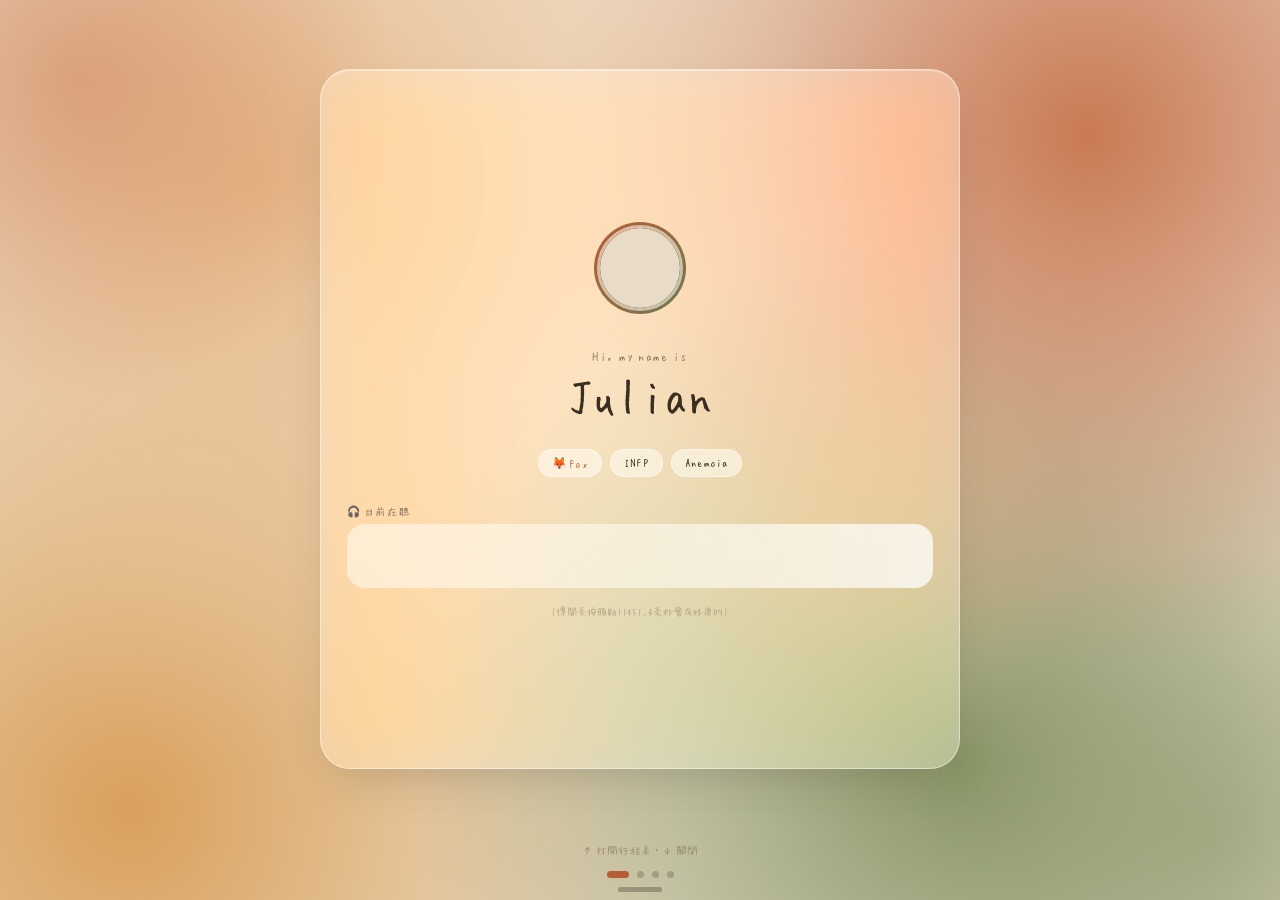
==== commit 148c9651: "Julian 的個人網站（2026/8/5 下午12:43:27）" ====
--- a/index.html
+++ b/index.html
@@ -1,1989 +1,89 @@
-<!DOCTYPE html>
+<!doctype html>
 <html lang="zh-Hant">
 <head>
-<meta charset="UTF-8">
-<meta name="viewport" content="width=device-width, initial-scale=1.0, viewport-fit=cover">
-<title>Julian 🦊</title>
-
-<!-- Favicon（內嵌圖片，不需另外上傳檔案，會跟目前顯示的頭貼即時同步） -->
-<link rel="icon" id="faviconLink" type="image/png" href="[data-uri]">
-
-<!-- 分享預覽（Discord / Line / Facebook / Messenger 等貼連結時顯示的卡片） -->
-<meta name="description" content="Julian · 紫毛狐狸．攝影師．快門自由">
-<meta property="og:type" content="website">
-<meta property="og:title" content="Julian 🦊">
-<meta property="og:description" content="紫毛狐狸．攝影師．快門自由 — 自介、設定圖、最愛歌單、照片牆都在這裡">
-<meta property="og:url" content="https://julianr114514191919.github.io/">
-<meta name="twitter:card" content="summary">
-<meta name="twitter:title" content="Julian 🦊">
-<meta name="twitter:description" content="紫毛狐狸．攝影師．快門自由">
-
-<!-- 手機瀏覽器網址列/狀態列顏色（跟隨系統深淺模式） -->
-<meta name="theme-color" content="#EFE4D2" media="(prefers-color-scheme: light)">
-<meta name="theme-color" content="#16120E" media="(prefers-color-scheme: dark)">
-
-<link rel="preconnect" href="https://fonts.googleapis.com">
-<link rel="preconnect" href="https://fonts.gstatic.com" crossorigin>
-<link rel="preconnect" href="https://novatorem-39a6-nine.vercel.app">
-<link rel="preconnect" href="https://firestore.googleapis.com">
-<link rel="preconnect" href="https://firebasestorage.googleapis.com">
-<link rel="dns-prefetch" href="https://novatorem-39a6-nine.vercel.app">
-<link href="https://fonts.googleapis.com/css2?family=Inter:wght@400;500;600;700;800&display=swap" rel="stylesheet">
-<style>
-  :root{
-    --ink:#3A2E22; --muted:#8C7A63; --rust:#B85C34; --moss:#6E7A52;
-    --line: rgba(255,255,255,0.45);
-    --glass: rgba(255,251,242,0.38);
-    --glass-strong: rgba(255,251,242,0.58);
-    --ease: cubic-bezier(0.32, 0.72, 0, 1);
-    /* 實心按鈕固定色（深/淺色模式都一樣，不會反轉導致文字看不見） */
-    --chip-bg: #3A2E22;
-    --chip-text: #F6EEDF;
-    --bg-radial-1: #E8B98A; --bg-radial-2: #C97A55; --bg-radial-3: #8A9668; --bg-radial-4: #D9A05B;
-    --bg-base: #EFE4D2;
-    --scrim: rgba(58,46,34,0.28);
-  }
-
-  @media (prefers-color-scheme: dark){
-    :root{
-      --ink:#F3EAD9; --muted:#B3A38C; --rust:#E2916B; --moss:#9BAE7C;
-      --line: rgba(255,255,255,0.10);
-      --glass: rgba(28,22,17,0.55);
-      --glass-strong: rgba(28,22,17,0.72);
-      --bg-radial-1: rgba(201,122,85,0.4); --bg-radial-2: rgba(184,92,52,0.35);
-      --bg-radial-3: rgba(110,122,82,0.4); --bg-radial-4: rgba(217,160,91,0.28);
-      --bg-base: #16120E;
-      --scrim: rgba(0,0,0,0.45);
-    }
-  }
-  *{ margin:0; padding:0; box-sizing:border-box; -webkit-tap-highlight-color:transparent; user-select:none; }
-  html,body{ height:100%; overscroll-behavior:none; }
-  body{
-    font-family:'Inter', -apple-system, BlinkMacSystemFont, sans-serif;
-    color: var(--ink);
-    overflow:hidden;
-    -webkit-font-smoothing:antialiased;
-    background:
-      radial-gradient(circle at 20% 20%, var(--bg-radial-1) 0%, transparent 45%),
-      radial-gradient(circle at 85% 15%, var(--bg-radial-2) 0%, transparent 40%),
-      radial-gradient(circle at 75% 85%, var(--bg-radial-3) 0%, transparent 45%),
-      radial-gradient(circle at 10% 90%, var(--bg-radial-4) 0%, transparent 40%),
-      var(--bg-base);
-    background-attachment: fixed;
-    transition: background-color .3s ease;
-  }
-  .blob{ position:fixed; border-radius:50%; filter: blur(70px); opacity:.5; z-index:0; will-change: transform; }
-  .blob1{ width:280px; height:280px; background:var(--bg-radial-2); top:-60px; left:-60px; animation: liquidFloat1 15s ease-in-out infinite alternate; }
-  .blob2{ width:240px; height:240px; background:var(--bg-radial-3); bottom:-40px; right:-40px; animation: liquidFloat2 18s ease-in-out infinite alternate; }
-  .blob3{ width:220px; height:220px; background:var(--bg-radial-1); top:38%; left:60%; animation: liquidFloat3 21s ease-in-out infinite alternate; opacity:.35; }
-
-  /* 岩漿燈風格：緩慢上浮、變形、下沉，多個轉折點讓運動更有機、不是單調的來回 */
-  @keyframes liquidFloat1{
-    0%{ transform: translate(0, 0) scale(1); }
-    28%{ transform: translate(45px, -30px) scale(1.15); }
-    55%{ transform: translate(70px, 55px) scale(0.85); }
-    78%{ transform: translate(15px, 100px) scale(1.2); }
-    100%{ transform: translate(-20px, 40px) scale(0.95); }
-  }
-  @keyframes liquidFloat2{
-    0%{ transform: translate(0, 0) scale(1); }
-    30%{ transform: translate(-55px, -40px) scale(1.2); }
-    58%{ transform: translate(-30px, -85px) scale(0.8); }
-    82%{ transform: translate(-90px, -20px) scale(1.1); }
-    100%{ transform: translate(-40px, 30px) scale(0.9); }
-  }
-  @keyframes liquidFloat3{
-    0%{ transform: translate(0, 0) scale(1); }
-    25%{ transform: translate(-40px, 60px) scale(0.9); }
-    52%{ transform: translate(-80px, 10px) scale(1.25); }
-    76%{ transform: translate(-30px, -55px) scale(0.85); }
-    100%{ transform: translate(35px, -20px) scale(1.1); }
-  }
-  @media (prefers-reduced-motion: reduce){
-    .blob{ animation: none !important; }
-  }
-
-  .app{ position:relative; height:100dvh; width:100%; overflow:hidden; z-index:1; }
-
-  /* 6 格： p4複製 + p1 + p2 + p3 + p4 + p1複製 → 雙向無縫循環 */
-  .track{ display:flex; height:100%; width:600%; transition: transform .55s var(--ease); will-change: transform; }
-  .page{ width:16.6667%; height:100%; display:flex; align-items:center; justify-content:center; padding: 28px 20px 90px; }
-
-  .glass{
-    width:100%; max-width:420px;
-    height:min(600px, 78dvh);
-    background: var(--glass);
-    backdrop-filter: blur(30px) saturate(180%);
-    -webkit-backdrop-filter: blur(30px) saturate(180%);
-    border: 1px solid var(--line);
-    border-radius: 30px;
-    padding: 34px 26px;
-    box-shadow: 0 1px 1px rgba(255,255,255,0.4) inset, 0 20px 50px -20px rgba(58,46,34,0.28);
-    overflow-y: auto;
-    display:flex; flex-direction:column; justify-content:center;
-    animation: rise .6s var(--ease) both;
-    transform: translateZ(0);
-    backface-visibility: hidden;
-    filter: blur(0px); /* 翻頁模糊效果的初始值，transition 一併寫在下一行 */
-    transition: filter .38s ease, transform .16s var(--ease);
-  }
-  .glass.pressed{ transform: translateZ(0) scale(0.97); }
-  .glass.top{ justify-content:flex-start; }
-  .glass.fill{ justify-content:stretch; }
-  @keyframes rise{ from{ opacity:0; transform: translateY(14px) scale(.98);} to{ opacity:1; transform: translateY(0) scale(1);} }
-  .glass::-webkit-scrollbar{ display:none; }
-
-  @keyframes cardfrost{
-    0%{ opacity:1; transform:scale(1); }
-    45%{ opacity:.88; transform:scale(.992); }
-    100%{ opacity:1; transform:scale(1); }
-  }
-  .glass.frosting{ animation: cardfrost .32s ease; will-change: opacity, transform; }
-
-  #p1 .glass, #p1clone .glass{ text-align:center; }
-  .avatar{
-    width:92px; height:92px; border-radius:50%; margin:0 auto 8px;
-    background: linear-gradient(135deg, var(--rust), var(--moss));
-    padding:3px; cursor:pointer;
-  }
-  .avatar img{
-    width:100%; height:100%; border-radius:50%; object-fit:cover; border:3px solid var(--glass-strong); display:block; pointer-events:none;
-    transition: opacity .14s ease;
-  }
-  .pfp-credit{ font-size:9.5px; color:var(--muted); font-weight:600; opacity:.7; margin-bottom:14px; min-height:12px; }
-
-  .hello{ font-size:13px; color:var(--muted); font-weight:600; letter-spacing:.04em; }
-
-  .name{
-    font-size:44px; font-weight:800; letter-spacing:-0.02em; margin:4px 0 8px;
-    opacity:0; transform: scale(1.3); filter: blur(8px);
-    animation: fadeZoom 1s var(--ease) forwards;
-  }
-  @keyframes fadeZoom{ to{ opacity:1; transform: scale(1); filter: blur(0); } }
-
-  .sub{ font-size:13.5px; color:var(--muted); margin-bottom:24px; font-weight:500; letter-spacing:.01em; }
-  .tags{ display:flex; justify-content:center; gap:8px; flex-wrap:wrap; margin-bottom:28px; }
-  .tag{ font-size:11.5px; font-weight:600; padding:6px 13px; border-radius:999px; background: var(--glass-strong); border:1px solid var(--line); letter-spacing:.02em; }
-  .tag.accent{ color: var(--rust); }
-
-  .nowplaying{
-    display:flex; align-items:center; gap:12px; text-align:left;
-    background: var(--glass-strong); border:1px solid var(--line);
-    border-radius:18px; padding:12px 14px;
-  }
-  .nowplaying .cover{ width:44px; height:44px; border-radius:11px; background:linear-gradient(135deg,var(--rust),var(--moss)); flex-shrink:0; display:flex; align-items:center; justify-content:center; font-size:18px; }
-  .nowplaying .meta{ flex:1; min-width:0; }
-  .nowplaying .meta .t1{ font-size:10px; color:var(--muted); letter-spacing:.08em; text-transform:uppercase; font-weight:700; }
-  .nowplaying .meta .t2{ font-size:13.5px; font-weight:700; white-space:nowrap; overflow:hidden; text-overflow:ellipsis; }
-  .nowplaying .meta .t3{ font-size:12px; color:var(--muted); white-space:nowrap; overflow:hidden; text-overflow:ellipsis; }
-  .nowplaying-wrap{ width:100%; }
-  .np-label{ font-size:10.5px; color:var(--muted); font-weight:700; letter-spacing:.05em; margin-bottom:6px; text-align:left; }
-
-  .np-card2{
-    display:flex; gap:12px; align-items:center;
-    background: var(--glass-strong); border:1px solid var(--line);
-    border-radius:18px; padding:12px 14px; text-align:left;
-  }
-  .np-art-wrap{ position:relative; width:52px; height:52px; flex-shrink:0; border-radius:12px; overflow:hidden; background: var(--glass); }
-  .np-art{ width:100%; height:100%; object-fit:cover; display:block; }
-  .np-pause-badge{
-    position:absolute; inset:0; background:rgba(58,46,34,0.4); border-radius:12px;
-    display:none; align-items:center; justify-content:center; color:#fff; font-size:16px;
-  }
-  .np-info2{ flex:1; min-width:0; }
-  .np-title2{ font-size:13px; font-weight:700; white-space:nowrap; overflow:hidden; text-overflow:ellipsis; }
-  .np-artist2{ font-size:11.5px; color:var(--muted); font-weight:600; white-space:nowrap; overflow:hidden; text-overflow:ellipsis; margin-top:1px; }
-  .np-progress-row{ display:flex; align-items:center; gap:6px; margin-top:6px; }
-  .np-time{ font-size:9px; color:var(--muted); font-weight:700; flex-shrink:0; min-width:24px; }
-  .np-time.right{ text-align:right; }
-  .np-track{ flex:1; height:3px; border-radius:2px; background:rgba(58,46,34,0.15); overflow:hidden; }
-  .np-fill{ height:100%; width:0%; background:linear-gradient(90deg,var(--rust),var(--moss)); border-radius:2px; }
-
-  .np-listen-btn{
-    display:flex; align-items:center; justify-content:center; gap:7px;
-    margin-top:10px; padding:10px; border-radius:14px;
-    background: var(--chip-bg); color:var(--chip-text); font-weight:700; font-size:12.5px;
-    text-decoration:none;
-  }
-  .np-listen-btn .np-dot{ width:7px; height:7px; border-radius:50%; background:#1DB954; flex-shrink:0; }
-
-  .np-skeleton{
-    width:100%; height:64px; border-radius:18px;
-    background: linear-gradient(90deg, var(--glass-strong) 25%, rgba(255,255,255,0.75) 50%, var(--glass-strong) 75%);
-    background-size: 200% 100%;
-    animation: skeletonPulse 1.4s ease-in-out infinite;
-  }
-  @keyframes skeletonPulse{ 0%{ background-position:200% 0; } 100%{ background-position:-200% 0; } }
-
-  .hint{ margin-top:18px; font-size:10px; color:var(--muted); opacity:.55; letter-spacing:.01em; }
-
-  .h2{ font-size:22px; font-weight:800; margin-bottom:16px; letter-spacing:-0.01em; flex-shrink:0; }
-
-  /* ---------- About 頁：四方塊 ---------- */
-  .about-grid{
-    display:grid; grid-template-columns:1fr 1fr; grid-template-rows:1fr 1fr;
-    gap:10px; flex:1; min-height:0;
-  }
-  .about-tile{
-    position:relative; border-radius:20px; overflow:hidden;
-    background: var(--glass-strong); border:1px solid var(--line);
-    display:flex; flex-direction:column; justify-content:flex-end;
-    padding:14px; text-align:left; cursor:pointer;
-    transition: transform .2s var(--ease);
-  }
-  .about-tile:active{ transform: scale(.96); }
-  .about-tile .ic{ font-size:20px; margin-bottom:4px; }
-  .about-tile .tt{ font-size:13px; font-weight:800; }
-  .about-tile .dd{ font-size:10px; color:var(--muted); font-weight:600; margin-top:2px; }
-  .about-tile-img{
-    position:absolute; inset:0; width:100%; height:100%; object-fit:cover; object-position:center 20%;
-    z-index:0; opacity:0; transition: opacity .3s ease; transform: translateZ(0);
-  }
-  .about-tile-img.loaded{ opacity:1; }
-  .about-tile.ref .ic, .about-tile.ref .tt, .about-tile.ref .dd{ position:relative; z-index:2; }
-  .about-tile-overlay{
-    position:absolute; inset:0; z-index:1;
-    background: linear-gradient(180deg, rgba(58,46,34,0) 40%, rgba(58,46,34,.55) 100%);
-    opacity:0; transition: opacity .3s ease;
-  }
-  .about-tile.ref.has-img .about-tile-overlay{ opacity:1; }
-  .about-tile.ref.has-img .tt, .about-tile.ref.has-img .dd{ color:#F6EEDF; }
-
-  .bio{ font-size:13.6px; line-height:1.9; color:var(--ink); text-align:left; white-space:pre-line; font-weight:450; }
-
-  .links{ display:flex; flex-direction:column; gap:10px; }
-  .links a{
-    display:flex; align-items:center; gap:12px;
-    padding:14px 16px; border-radius:16px;
-    background: var(--glass-strong); border:1px solid var(--line);
-    text-decoration:none; color:var(--ink); font-weight:600; font-size:14px;
-    transition: transform .2s var(--ease), background .2s ease;
-  }
-  .links a:active{ transform: scale(.97); }
-  .links .ic{ width:30px; height:30px; border-radius:10px; display:flex; align-items:center; justify-content:center; font-size:15px; background:linear-gradient(135deg,var(--rust),var(--moss)); color:#fff; flex-shrink:0; }
-
-  /* ---------- 照片牆 ---------- */
-  .masonry{ column-count:2; column-gap:10px; }
-  .pin{
-    break-inside: avoid; margin-bottom:10px; border-radius:16px; overflow:hidden;
-    border:1px solid var(--line); background:var(--glass-strong);
-    display:block; cursor:pointer; color:var(--ink); position:relative;
-  }
-  .pin img{ width:100%; display:block; }
-  .pin .cap{ font-size:11px; font-weight:700; padding:8px 10px; }
-  .albumbtn{
-    display:block; text-align:center; margin-top:14px; padding:13px; border-radius:16px;
-    background: var(--chip-bg); color:var(--chip-text); font-weight:700; font-size:13px; text-decoration:none;
-    transition: opacity .2s ease; flex-shrink:0;
-  }
-  .albumbtn:active{ opacity:.8; }
-
-  .dots{ position:fixed; bottom:22px; left:0; right:0; display:flex; justify-content:center; gap:8px; z-index:5; }
-  .dot{ width:7px; height:7px; border-radius:50%; background: rgba(58,46,34,0.25); transition: all .35s var(--ease); }
-  .dot.active{ background: var(--rust); width:22px; border-radius:4px; }
-
-  /* ---------- Modal（毛玻璃彈出層） ---------- */
-  .modal-overlay{
-    position:fixed; inset:0; z-index:50; display:flex; align-items:center; justify-content:center; padding:24px;
-    background: var(--scrim);
-    backdrop-filter: blur(0px); -webkit-backdrop-filter: blur(0px);
-    opacity:0; pointer-events:none;
-    transition: opacity .35s var(--ease), backdrop-filter .35s var(--ease), -webkit-backdrop-filter .35s var(--ease);
-  }
-  .modal-overlay.open{
-    opacity:1; pointer-events:auto;
-    backdrop-filter: blur(22px) saturate(160%); -webkit-backdrop-filter: blur(22px) saturate(160%);
-  }
-  .modal-card{
-    width:100%; max-width:420px; max-height:80dvh; overflow-y:auto;
-    background: var(--glass-strong); border:1px solid var(--line); border-radius:28px; padding:30px 26px;
-    box-shadow: 0 30px 60px -20px rgba(58,46,34,.45);
-    transform: scale(.85) translateY(10px); opacity:0;
-    transition: transform .38s var(--ease), opacity .38s var(--ease);
-    position:relative;
-  }
-  .modal-card::-webkit-scrollbar{ display:none; }
-  .modal-overlay.open .modal-card{ transform: scale(1) translateY(0); opacity:1; }
-  .modal-close{
-    position:absolute; top:16px; right:16px; width:30px; height:30px; border-radius:50%;
-    background: rgba(58,46,34,0.1); border:none; color:var(--ink); font-size:14px; cursor:pointer;
-    display:flex; align-items:center; justify-content:center;
-  }
-  .modal-title{ font-size:19px; font-weight:800; margin-bottom:14px; padding-right:30px; }
-  .modal-img{ width:100%; border-radius:18px; display:block; margin-top:4px; }
-
-  /* ---------- 照片牆燈箱 ---------- */
-  .lightbox-overlay{
-    position:fixed; inset:0; z-index:90;
-    background: rgba(10,8,6,0.92);
-    opacity:0; pointer-events:none;
-    transition: opacity .3s ease;
-    display:flex; flex-direction:column; align-items:center; justify-content:center;
-  }
-  .lightbox-overlay.open{ opacity:1; pointer-events:auto; }
-  .lightbox-stage{
-    width:100%; height:74dvh; display:flex; align-items:center; justify-content:center;
-    overflow:hidden; touch-action:pan-y;
-  }
-  .lightbox-img{
-    max-width:92vw; max-height:74dvh; border-radius:14px; object-fit:contain;
-    box-shadow:0 20px 60px -20px rgba(0,0,0,.6);
-    user-select:none; -webkit-user-drag:none;
-    transition: opacity .22s ease, transform .22s ease;
-  }
-  .lightbox-caption{
-    margin-top:14px; color:#F3EAD9; font-size:13px; font-weight:600; text-align:center;
-    max-width:80vw; opacity:.9;
-  }
-  .lightbox-counter{
-    position:absolute; top:calc(18px + env(safe-area-inset-top)); left:0; right:0; text-align:center;
-    color:#F3EAD9; font-size:12px; font-weight:700; opacity:.7; letter-spacing:.03em;
-  }
-  .lightbox-close{
-    position:absolute; top:calc(14px + env(safe-area-inset-top)); right:16px; width:36px; height:36px; border-radius:50%;
-    background: rgba(255,255,255,0.12); border:none; color:#F3EAD9; font-size:16px; cursor:pointer;
-    display:flex; align-items:center; justify-content:center; z-index:2;
-  }
-  .lightbox-download{
-    position:absolute; top:calc(14px + env(safe-area-inset-top)); left:16px; width:36px; height:36px; border-radius:50%;
-    background: rgba(255,255,255,0.12); border:none; color:#F3EAD9; font-size:16px; cursor:pointer;
-    display:none; align-items:center; justify-content:center; z-index:2;
-  }
-  .lightbox-nav{
-    position:absolute; top:50%; transform:translateY(-50%);
-    width:42px; height:42px; border-radius:50%;
-    background: rgba(255,255,255,0.12); border:none; color:#F3EAD9; font-size:22px; cursor:pointer;
-    display:flex; align-items:center; justify-content:center;
-  }
-  .lightbox-nav.prev{ left:12px; }
-  .lightbox-nav.next{ right:12px; }
-  .lightbox-nav:disabled{ opacity:.25; pointer-events:none; }
-  @media (pointer:coarse){
-    .lightbox-nav{ display:none; } /* 手機用滑動就好，箭頭留給滑鼠裝置 */
-  }
-
-  /* ---------- 行事曆上滑面板 ---------- */
-  .cal-handle{
-    position:fixed; bottom:8px; left:50%; transform:translateX(-50%);
-    width:44px; height:5px; border-radius:999px;
-    background: rgba(58,46,34,0.32);
-    z-index:40; cursor:pointer;
-  }
-  .cal-hint{
-    position:fixed; bottom:44px; left:0; right:0; text-align:center;
-    font-size:10.5px; font-weight:600; color:var(--muted); letter-spacing:.02em;
-    z-index:39; pointer-events:none; opacity:.75;
-  }
-  .cal-hint.desktop-hint{ display:none; }
-  .cal-hint.mobile-hint{ display:none; }
-  @media (hover:hover) and (pointer:fine){
-    .cal-hint.desktop-hint{ display:block; }
-  }
-  @media (pointer:coarse){
-    .cal-hint.mobile-hint{ display:block; }
-  }
-  .cal-overlay{
-    position:fixed; inset:0; z-index:70;
-    background: var(--scrim);
-    backdrop-filter: blur(0px); -webkit-backdrop-filter: blur(0px);
-    opacity:0; pointer-events:none;
-    transition: opacity .4s var(--ease), backdrop-filter .4s var(--ease), -webkit-backdrop-filter .4s var(--ease);
-  }
-  .cal-overlay.open{
-    opacity:1; pointer-events:auto;
-    backdrop-filter: blur(20px) saturate(160%); -webkit-backdrop-filter: blur(20px) saturate(160%);
-  }
-  .cal-sheet{
-    position:fixed; bottom:14px; left:14px; right:14px;
-    max-width:420px; margin:0 auto;
-    background: var(--glass-strong);
-    backdrop-filter: blur(30px) saturate(180%); -webkit-backdrop-filter: blur(30px) saturate(180%);
-    border-radius:30px;
-    border:1px solid var(--line);
-    padding: 18px 24px calc(24px + env(safe-area-inset-bottom));
-    box-shadow: 0 -10px 50px -10px rgba(58,46,34,.4), 0 20px 50px -20px rgba(58,46,34,.28);
-    height: 72dvh;
-    transform: translateY(calc(100% + 30px));
-    transition: transform .48s var(--ease);
-    overflow-y:auto;
-    display:flex; flex-direction:column;
-  }
-  .cal-overlay.open .cal-sheet{ transform: translateY(0); }
-  .cal-sheet::-webkit-scrollbar{ display:none; }
-  .cal-grabber{ width:36px; height:4px; border-radius:999px; background: rgba(58,46,34,0.22); margin:0 auto 16px; flex-shrink:0; }
-
-  .cal-nav{ display:flex; align-items:center; justify-content:space-between; margin-bottom:14px; }
-  .cal-month-label{ font-size:16px; font-weight:800; letter-spacing:-0.01em; }
-  .cal-nav-btn{
-    width:30px; height:30px; border-radius:50%; border:none; cursor:pointer;
-    background: rgba(58,46,34,0.08); color:var(--ink); font-size:15px; font-weight:700;
-    display:flex; align-items:center; justify-content:center;
-  }
-  .cal-weekdays{
-    display:grid; grid-template-columns:repeat(7,1fr); margin-bottom:4px;
-  }
-  .cal-weekdays div{ text-align:center; font-size:10.5px; font-weight:700; color:var(--muted); padding:4px 0; }
-  .cal-grid{ display:grid; grid-template-columns:repeat(7,1fr); grid-auto-rows:40px; touch-action:pan-y; }
-  .cal-cell{
-    display:flex; flex-direction:column; align-items:center; justify-content:center;
-    position:relative; cursor:pointer;
-  }
-  .cal-cell .num{
-    width:28px; height:28px; border-radius:50%; display:flex; align-items:center; justify-content:center;
-    font-size:12.5px; font-weight:600; color:var(--ink); transition: all .15s ease;
-  }
-  .cal-cell.other .num{ color: rgba(58,46,34,0.28); }
-  .cal-cell.today .num{ background: rgba(184,92,52,0.16); color:var(--rust); font-weight:800; }
-  .cal-cell.selected .num{ background: var(--rust); color:#fff; font-weight:800; }
-  .cal-dot{ width:4px; height:4px; border-radius:50%; background: var(--moss); position:absolute; bottom:2px; }
-  .cal-cell.selected .cal-dot{ background: var(--rust); }
-
-  .cal-day-panel{ margin-top:16px; padding-top:14px; border-top:1px solid var(--line); }
-  .cal-day-panel .lbl{ font-size:11px; font-weight:700; color:var(--muted); margin-bottom:8px; letter-spacing:.03em; }
-  .cal-item{ display:flex; gap:12px; padding:10px 4px; }
-  .cal-item + .cal-item{ border-top:1px solid var(--line); }
-  .cal-dot-lg{ width:8px; height:8px; border-radius:50%; background: var(--rust); flex-shrink:0; margin-top:5px; }
-  .cal-item .ci-info{ flex:1; min-width:0; }
-  .cal-item .ci-title{ font-size:13px; font-weight:700; }
-  .cal-item .ci-desc{ font-size:11.5px; color:var(--muted); margin-top:2px; }
-  .cal-empty{ font-size:12px; color:var(--muted); text-align:center; padding:10px 0; }
-</style>
-<script>
-  // 搶在畫面畫出來之前，先套用上次記住的自訂配色，避免「先閃預設色、才變成設定色」
-  (function(){
-    try{
-      const cached = localStorage.getItem('julian_theme_colors');
-      if(!cached) return;
-      const t = JSON.parse(cached);
-      if(!t.color1 || !t.color2 || !t.color3) return;
-
-      function hexToRgb(hex){
-        hex = (hex||'').replace('#','').trim();
-        if(hex.length===3) hex = hex.split('').map(c=>c+c).join('');
-        const num = parseInt(hex,16);
-        if(isNaN(num)) return {r:0,g:0,b:0};
-        return { r:(num>>16)&255, g:(num>>8)&255, b:num&255 };
-      }
-      function mix(c1,c2,t){ return { r:c1.r+(c2.r-c1.r)*t, g:c1.g+(c2.g-c1.g)*t, b:c1.b+(c2.b-c1.b)*t }; }
-      function rgba(c,a){ return `rgba(${Math.round(c.r)},${Math.round(c.g)},${Math.round(c.b)},${a})`; }
-      function toHex(r,g,b){ return '#'+[r,g,b].map(x=>Math.max(0,Math.min(255,Math.round(x))).toString(16).padStart(2,'0')).join(''); }
-
-      const c1 = hexToRgb(t.color1), c2 = hexToRgb(t.color2);
-      const c3Picked = hexToRgb(t.color3);
-      const black = {r:0,g:0,b:0}, white = {r:255,g:255,b:255};
-      const systemDark = window.matchMedia && window.matchMedia('(prefers-color-scheme: dark)').matches;
-      const c3 = systemDark ? mix(c3Picked, black, 0.82) : c3Picked;
-      const isLight = !systemDark;
-      const ink = isLight ? mix(c3, black, 0.82) : mix(c3, white, 0.9);
-      const muted = isLight ? mix(c3, black, 0.5) : mix(c3, white, 0.55);
-      const glassBase = isLight ? white : mix(c3, black, 0.4);
-
-      const root = document.documentElement.style;
-      root.setProperty('--rust', t.color1);
-      root.setProperty('--moss', t.color2);
-      root.setProperty('--bg-base', toHex(c3.r, c3.g, c3.b));
-      root.setProperty('--ink', toHex(ink.r, ink.g, ink.b));
-      root.setProperty('--muted', toHex(muted.r, muted.g, muted.b));
-      root.setProperty('--line', isLight ? 'rgba(255,255,255,0.45)' : 'rgba(255,255,255,0.10)');
-      root.setProperty('--glass', rgba(glassBase, isLight?0.38:0.55));
-      root.setProperty('--glass-strong', rgba(glassBase, isLight?0.58:0.72));
-      root.setProperty('--chip-bg', toHex(ink.r, ink.g, ink.b));
-      root.setProperty('--chip-text', isLight ? '#F6EEDF' : '#16120E');
-      root.setProperty('--scrim', isLight ? 'rgba(0,0,0,0.28)' : 'rgba(0,0,0,0.5)');
-      root.setProperty('--bg-radial-1', rgba(c1, 0.55));
-      root.setProperty('--bg-radial-2', rgba(mix(c1,c2,0.5), 0.5));
-      root.setProperty('--bg-radial-3', rgba(c2, 0.55));
-      root.setProperty('--bg-radial-4', rgba(mix(c3,c1,0.3), 0.4));
-    }catch(err){}
-  })();
-</script>
+  <meta charset="UTF-8">
+  <meta name="viewport" content="width=device-width, initial-scale=1.0, viewport-fit=cover">
+  <title>Julian 🦊</title>
+  <meta name="description" content="Julian 🦊">
+  <link rel="canonical" href="https://julianrenard.com/">
+  <meta property="og:type" content="website">
+  <meta property="og:site_name" content="Julian 🦊">
+  <meta property="og:locale" content="zh_TW">
+  <meta property="og:title" content="Julian 🦊">
+  <meta property="og:description" content="Julian 🦊">
+  <meta property="og:url" content="https://julianrenard.com/">
+  <meta property="og:image" content="https://julianrenard.com/og.png">
+  <meta property="og:image:width" content="1200">
+  <meta property="og:image:height" content="630">
+  <meta name="twitter:card" content="summary_large_image">
+  <link rel="icon" id="faviconLink" type="image/png">
+  <meta name="theme-color" content="#EFE4D2" media="(prefers-color-scheme: light)">
+  <meta name="theme-color" content="#16120E" media="(prefers-color-scheme: dark)">
+  <link rel="preconnect" href="https://novatorem-39a6-nine.vercel.app">
+  <link rel="preconnect" href="https://firestore.googleapis.com">
+  <link rel="preconnect" href="https://firebasestorage.googleapis.com">
+  <link rel="preconnect" href="https://pub-228f344082fb4fc3a54c3f594c681643.r2.dev">
+  <link rel="dns-prefetch" href="https://novatorem-39a6-nine.vercel.app">
+  <link rel="preload" href="TianShiBrush.woff2" as="font" type="font/woff2" crossorigin>
+  <meta name="robots" content="noai, noimageai">
+  <link rel="stylesheet" href="src/site.css">
+  <link rel="modulepreload" href="src/index.js">
+  <link rel="preload" href="src/markup.js" as="script">
+  <link rel="preload" href="src/base.js" as="script">
+  <link rel="preload" href="src/app.js" as="script">
+  <link rel="modulepreload" href="src/live.js">
+  <link rel="modulepreload" href="https://www.gstatic.com/firebasejs/12.16.0/firebase-app.js" crossorigin>
+  <link rel="modulepreload" href="https://www.gstatic.com/firebasejs/12.16.0/firebase-firestore.js" crossorigin>
+  <style>html{background:#EFE4D2}@media (prefers-color-scheme:dark){html{background:#16120E}}</style>
 </head>
 <body>
-  <div class="blob blob1"></div>
-  <div class="blob blob2"></div>
-  <div class="blob blob3"></div>
+<!--
+-==-------===========-:-=----=====--------.....................:--::::::::------------------------------------
+-==-------===========-:-==---=======------.................    :--::::::::-----------------------------------=
+-==-------===========-:-==---=========----.................... :----::::::-----------------------------------=
+-==-------===========-:-==---============-...................  .------::::-----------------------------------=
+-==-------===========---===--============-.....:................--------::--------------------------======-===
+-==-------===========---===--============-.......................-------::---------------------=--============
+-==-------===========--=++=--============---:::::...............-:------::--------------========-=============
+===-------============:--:::-=======================-------:::::::------::-------------=======================
+===-------=+==++==++-:.:::::::::-=====================---------:.:------::------------========================
+===-------=++=++++=:..::-------:::=====================---------::-------:----------==========================
+=+=-------=+++++++-..:::-------=---======================----------------:------==============================
+=+==-----==++++++=..::--------=============================--------------:-=---===============================
+=++=----===+++++++.::::--===-====++========================-------:::.::::-===================================
+=++=--=====+++++++:::::--=+==++==++==========================----.   ..  .:===================================
+=++----====+++++++-:::--====-=====++=-------------------------==:.:--=--: :==-================================
+=++=---====+++++++----=======-===============--::---------:::-==-::-=+=+=.-=. -===============================
+=++----====+++++++-===+++++==========#WWWWWWW##=-=********=::-=-----=*=++-==---===============================
+=++=---==-=++++*WW+==++++++========+=*#########=-=********=::-----=-=*+++=-----===============================
+=++=------=**##W@@@#+++++=====----+###W########=:=********=:--=++----=+=::------==============================
+*#######**##WWW@@@@@@#++===-=+***+++*#WWWWWWWWW=:=#######**+*++*+----=+*=::--------===========================
+*W#WWWW###WWWWW@@@@@@@@*===*######***#W########=:=******+*#WWW###*=--+WWWW*+--------======-------=============
+*#####*###WWWWW@@@@@@@@@@WW@@@@@@@*==*WW@@WWWW#=:=#****++*#WW@@W@@W*#WWWWWWW+::----=++===---------============
++***###WWWWWW@@@@W@@@@WWWWWWW@@@@@@**WWWW######+:=####*+**#WWW@WWWWWWW***+*=---:::--:-+=----------======-=====
++*###WWWWWWW@@WWWWWW@W@WWWWWW@@@@W@##WWWW######=:-****=***##W@WWWWW*=--===+-:=-====----------------------=====
++*##WWWWWWWWWWWWWWWWWWWWWWWWWW@W@W@@WWWWWWWWWWW+:=###*=--=++#W#W#+-----===-... -=--=------------------------==
++*###WW#W#######WWWWWWWWWWWWWWWWWW@W*WW#===---::.::::=++=:--+++=--------::=*+=-----------------------------===
++*###W##########WWWWWWWWWWWWWWWW#**++#W@#-:::::------+++=:::-------+#WW*+*++*++---::::----------------------==
++*##WW###########WW#WWWWWWWWWWWW===+++#W#-===========++++:::::----=###W@#####WW#-...::-----------------------=
++*##WW####***+**#WWWWWWWWWWWWWWW--==+++=--==========++***=::::::---W#*#W@W####WWW*:.:------------------------=
+*###WW#**##*=**##*####W##WWWWWW*=---==++=--=========+**+=-::--=+*+=W#**#W@#**###WW#-.:::::::::----------------
++WWWWWW#**+=*******#######WWWWW++=----===::--=--:::.=:::--++*++++++WW#**#W@#***###W#=:::::::::::::::::::------
+:=+*#####+=*******#######WWWWW#==+--------+++++=... :-=-=+=++*+++-=WWW#***#W#*****#*#+::::::::::::::::::....::
+::::..:::=**########*####WWWWW#--+=-------=+++=+-.   :===+=====--==#WWW##***WW*+****#W+:::::::::::::::::::::::
+::::::-:=**********#####WWWWW###==:--:::---=+++++::   .:-==-------:*WWWW##*+++*+++++=-==-::::::----------:::::
+:::::::-+********####WWWWWW###WW+=+*+-:::--::=****=::::::::::::::::=***+++=-::-=====::-==------=--------------
+:-::::=+*++*********##WWWW##WW@@#=-----:::----*+++-:---------------:-=++++-:.:----==-:::--=---:::::::---------
+:--::=+*+****##WWWWWWWWW##WWWWWW*=**++*-:---------==============-::::...:::--:::::--===-::-==---------:::::::-
+:-::=+++++++***##W#####WWWWWWWWW=------------=======------====+=-:---=-------::::::----::::::::---------------
+::::++***###########WWWWWWWWWW@*:-------=======------==========================---::-:::----------------------
+.::-=+**#####WWWWWWWW###WWWWWWW=---========------==============---===================-------------------------
+..:==+****##*+++++++**#WWWWWWW#---======--------===------------:--=======================---------------------
+ ..:=++**+-------=======+*####*--===------------------------::::--==========================------------------
 
-  <audio id="eggAudio" preload="auto"></audio>
-
-  <div class="app" id="app">
-    <div class="track" id="track">
-
-      <!-- 複製的 P4（照片牆），放最前面用於反向無縫循環 -->
-      <div class="page" id="p4clone">
-        <div class="glass top">
-          <div class="h2">照片牆</div>
-          <div class="masonry" id="masonryClone"></div>
-          <a class="albumbtn" href="https://www.flickr.com/gp/204066960@N03/7K8j6DK20v" target="_blank" rel="noopener">在 Flickr 查看完整相簿 →</a>
-        </div>
-      </div>
-
-      <!-- P1 Hello -->
-      <div class="page" id="p1">
-        <div class="glass">
-          <div class="avatar" id="avatarWrap"><img id="avatarImg" src="data:image/svg+xml,%3Csvg xmlns='http://www.w3.org/2000/svg' viewBox='0 0 100 100'%3E%3Ccircle cx='50' cy='50' r='50' fill='%23E8DCC8'/%3E%3C/svg%3E" alt="Julian" fetchpriority="high"></div>
-          <div class="pfp-credit" id="pfpCredit"></div>
-          <div class="hello">Hi, my name is</div>
-          <div class="name">Julian</div>
-          <div class="sub" id="subText"></div>
-          <div class="tags">
-            <span class="tag accent">🦊 Fox</span>
-            <span class="tag">INFP</span>
-            <span class="tag">Anemoia</span>
-          </div>
-          <div class="nowplaying-wrap">
-            <div class="np-label" id="npLabel">🎧 目前在聽</div>
-            <div class="np-skeleton" id="npSkeleton"></div>
-            <div class="np-card2" id="npCard2" style="display:none;">
-              <div class="np-art-wrap">
-                <img class="np-art" id="npArt" src="" alt="">
-                <div class="np-pause-badge" id="npPauseBadge">⏸</div>
-              </div>
-              <div class="np-info2">
-                <div class="np-title2" id="npTitle2">—</div>
-                <div class="np-artist2" id="npArtist2">—</div>
-                <div class="np-progress-row" id="npProgressRow">
-                  <span class="np-time" id="npElapsed">0:00</span>
-                  <div class="np-track"><div class="np-fill" id="npFill"></div></div>
-                  <span class="np-time right" id="npDuration">0:00</span>
-                </div>
-              </div>
-            </div>
-            <a class="np-listen-btn" id="npListenBtn" href="#" target="_blank" rel="noopener" style="display:none;">
-              <span class="np-dot"></span> 在 Spotify 上聆聽
-            </a>
-            <div class="nowplaying" id="npFallback" style="display:none;">
-              <div class="cover">🎵</div>
-              <div class="meta">
-                <div class="t1">Now Playing</div>
-                <div class="t2">目前沒有播放</div>
-                <div class="t3">打開 Spotify 播放歌曲試試</div>
-              </div>
-            </div>
-          </div>
-          <div class="hint">(聽說長按頭貼11451.4毫秒會有好康的)</div>
-        </div>
-      </div>
-
-      <!-- P2 About：四方塊 -->
-      <div class="page" id="p2">
-        <div class="glass fill">
-          <div class="h2">關於我</div>
-          <div class="about-grid">
-            <div class="about-tile" id="tileBio">
-              <div class="ic">📝</div>
-              <div class="tt">自介</div>
-              <div class="dd">點開看完整介紹</div>
-            </div>
-            <div class="about-tile ref" id="tileRef">
-              <img class="about-tile-img" id="tileRefImg" alt="" decoding="async">
-              <div class="about-tile-overlay"></div>
-              <div class="ic">🎨</div>
-              <div class="tt">設定圖</div>
-              <div class="dd">Julian 的角色設定</div>
-            </div>
-            <div class="about-tile" id="tileMusic">
-              <div class="ic">🎧</div>
-              <div class="tt">最愛歌單</div>
-              <div class="dd">點擊查看</div>
-            </div>
-            <div class="about-tile" id="tilePhoto">
-              <div class="ic">📷</div>
-              <div class="tt">攝影作品</div>
-              <div class="dd">前往 Flickr 相簿</div>
-            </div>
-          </div>
-        </div>
-      </div>
-
-      <!-- P3 Social -->
-      <div class="page" id="p3">
-        <div class="glass">
-          <div class="h2">聯絡我</div>
-          <div class="links">
-            <a href="https://www.facebook.com/share/1A2KWGYnZW/" target="_blank" rel="noopener"><span class="ic">f</span> Facebook</a>
-            <a href="https://discord.com/users/605682374717734932" target="_blank" rel="noopener"><span class="ic">💬</span> Discord</a>
-            <a href="https://t.me/JulianR604" target="_blank" rel="noopener"><span class="ic">✈️</span> Telegram</a>
-            <a href="https://open.spotify.com/user/tteeuio123" target="_blank" rel="noopener"><span class="ic">🎵</span> Spotify</a>
-            <a href="https://www.xbox.com/zh-TW/play/user/JulianR068804" target="_blank" rel="noopener"><span class="ic">🎮</span> Xbox</a>
-          </div>
-        </div>
-      </div>
-
-      <!-- P4 照片牆 -->
-      <div class="page" id="p4">
-        <div class="glass top">
-          <div class="h2">照片牆</div>
-          <div class="masonry" id="masonryMain"></div>
-          <a class="albumbtn" href="https://www.flickr.com/gp/204066960@N03/7K8j6DK20v" target="_blank" rel="noopener">在 Flickr 查看完整相簿 →</a>
-        </div>
-      </div>
-
-      <!-- 複製的 P1，放最後面用於正向無縫循環 -->
-      <div class="page" id="p1clone">
-        <div class="glass">
-          <div class="avatar"><img id="avatarImgClone" src="data:image/svg+xml,%3Csvg xmlns='http://www.w3.org/2000/svg' viewBox='0 0 100 100'%3E%3Ccircle cx='50' cy='50' r='50' fill='%23E8DCC8'/%3E%3C/svg%3E" alt="Julian"></div>
-          <div class="pfp-credit" id="pfpCreditClone"></div>
-          <div class="hello">Hi, my name is</div>
-          <div class="name" style="animation:none; opacity:1; transform:none; filter:none;">Julian</div>
-          <div class="sub" id="subTextClone"></div>
-          <div class="tags">
-            <span class="tag accent">🦊 Fox</span>
-            <span class="tag">INFP</span>
-            <span class="tag">Anemoia</span>
-          </div>
-          <div class="nowplaying-wrap">
-            <div class="np-label" id="npLabelClone">🎧 目前在聽</div>
-            <div class="np-card2" id="npCard2Clone" style="display:none;">
-              <div class="np-art-wrap">
-                <img class="np-art" id="npArtClone" src="" alt="">
-                <div class="np-pause-badge" id="npPauseBadgeClone">⏸</div>
-              </div>
-              <div class="np-info2">
-                <div class="np-title2" id="npTitle2Clone">—</div>
-                <div class="np-artist2" id="npArtist2Clone">—</div>
-                <div class="np-progress-row" id="npProgressRowClone">
-                  <span class="np-time" id="npElapsedClone">0:00</span>
-                  <div class="np-track"><div class="np-fill" id="npFillClone"></div></div>
-                  <span class="np-time right" id="npDurationClone">0:00</span>
-                </div>
-              </div>
-            </div>
-            <a class="np-listen-btn" id="npListenBtnClone" href="#" target="_blank" rel="noopener" style="display:none;">
-              <span class="np-dot"></span> 在 Spotify 上聆聽
-            </a>
-            <div class="nowplaying" id="npFallbackClone" style="display:flex;">
-              <div class="cover">🎵</div>
-              <div class="meta">
-                <div class="t1">Now Playing</div>
-                <div class="t2">載入中</div>
-                <div class="t3">‎</div>
-              </div>
-            </div>
-          </div>
-          <div class="hint">(聽說長按頭貼11451.4毫秒會有好康的)</div>
-        </div>
-      </div>
-
-    </div>
-  </div>
-
-  <div class="dots">
-    <div class="dot active" data-i="0"></div>
-    <div class="dot" data-i="1"></div>
-    <div class="dot" data-i="2"></div>
-    <div class="dot" data-i="3"></div>
-  </div>
-
-  <!-- 行事曆拉柄與下滑面板 -->
-  <div class="cal-handle" id="calHandle"></div>
-  <div class="cal-hint desktop-hint">↑ 打開行事曆 · ↓ 關閉</div>
-  <div class="cal-hint mobile-hint">上滑開啟行事曆</div>
-  <div class="cal-overlay" id="calOverlay">
-    <div class="cal-sheet" id="calSheet">
-      <div class="cal-grabber"></div>
-      <div class="cal-nav">
-        <button class="cal-nav-btn" id="calPrev">‹</button>
-        <div class="cal-month-label" id="calMonthLabel">—</div>
-        <button class="cal-nav-btn" id="calNext">›</button>
-      </div>
-      <div class="cal-weekdays"><div>日</div><div>一</div><div>二</div><div>三</div><div>四</div><div>五</div><div>六</div></div>
-      <div class="cal-grid" id="calGrid"></div>
-      <div class="cal-day-panel">
-        <div class="lbl" id="calDayLabel">今日</div>
-        <div id="calDayEvents"><div class="cal-empty">載入中…</div></div>
-      </div>
-    </div>
-  </div>
-
-  <!-- Modal -->
-  <div class="modal-overlay" id="modalOverlay">
-    <div class="modal-card" id="modalCard">
-      <button class="modal-close" id="modalClose">✕</button>
-      <div id="modalBody"></div>
-    </div>
-  </div>
-
-  <!-- 照片牆燈箱 -->
-  <div class="lightbox-overlay" id="lightboxOverlay">
-    <button class="lightbox-close" id="lightboxClose">✕</button>
-    <button class="lightbox-download" id="lightboxDownload" title="下載原圖">⬇</button>
-    <div class="lightbox-counter" id="lightboxCounter"></div>
-    <div class="lightbox-stage" id="lightboxStage">
-      <img class="lightbox-img" id="lightboxImg" src="" alt="">
-    </div>
-    <div class="lightbox-caption" id="lightboxCaption"></div>
-    <button class="lightbox-nav prev" id="lightboxPrev">‹</button>
-    <button class="lightbox-nav next" id="lightboxNext">›</button>
-  </div>
-
-<script>
-  const track = document.getElementById('track');
-  const dots = document.querySelectorAll('.dots .dot');
-  const allGlass = document.querySelectorAll('.glass');
-  const realPages = document.querySelectorAll('#p1 .glass, #p2 .glass, #p3 .glass, #p4 .glass');
-
-
-  // 進場動畫只播一次，播完就把 animation 釋放掉，
-  // 這樣之後 CSS 動畫不會一直「霸佔」transform 屬性的優先權，按壓縮放效果才能正常生效
-  allGlass.forEach(g=>{
-    g.addEventListener('animationend', ()=>{ g.style.animation = 'none'; }, { once:true });
-  });
-
-  // 卡片按壓回饋：手指/滑鼠按下時輕輕縮小，放開或取消時恢復
-  allGlass.forEach(g=>{
-    const press = ()=> g.classList.add('pressed');
-    const release = ()=> g.classList.remove('pressed');
-    g.addEventListener('touchstart', press, {passive:true});
-    g.addEventListener('touchend', release);
-    g.addEventListener('touchcancel', release);
-    g.addEventListener('mousedown', press);
-    g.addEventListener('mouseup', release);
-    g.addEventListener('mouseleave', release);
-  });
-
-  let current = 0;
-  const total = 4;            // 真實頁數 (p1~p4)
-  const SLIDE = 100/6;        // 每格佔軌道百分比（共 6 格：p4複製+4頁+p1複製）
-  let looping = false;
-
-  function playCardFrost(skipIndex){
-    allGlass.forEach(g=>{
-      // 即將要被看到的那張卡片不套用霧化，避免文字/按鈕出現「先消失再出現」的閃爍感
-      if(skipIndex !== undefined && realPages[skipIndex] === g) return;
-      g.classList.remove('frosting');
-      void g.offsetWidth;
-      g.classList.add('frosting');
-    });
-  }
-
-  // 被滑走的那一頁：套用真正的模糊效果，滑動結束、確定離開畫面後再恢復清晰
-  // 這是唯一負責「模糊」的函式（拖曳跟非拖曳的翻頁都共用同一套，避免兩邊搶著清計時器）
-  function blurOutgoing(index, amount){
-    if(index === undefined || index === null) return;
-    const g = realPages[index];
-    if(!g) return;
-    clearTimeout(g._blurTimer);
-    g.style.transition = '';
-    g.style.filter = `blur(${amount}px)`;
-    g._blurTimer = setTimeout(()=>{ g.style.filter = ''; }, 650);
-  }
-
-  function replayEntrance(i){
-    // 只保留跟彩蛋狀態有關的資料重置，動畫本身不再手動觸發——
-    // 所有頁面在網頁一載入時就已經在背景淡入完成了，滑過去看到時早就是穩定狀態，
-    // 不需要（也不應該）再強迫重播一次，那樣反而會讓內容「先消失一瞬間」再淡入。
-    if(i === 0 && typeof resetEgg === 'function') resetEgg();
-  }
-
-  function setDot(i){
-    dots.forEach((d,idx)=> d.classList.toggle('active', idx===i));
-  }
-
-  // 軌道位移： slide index = current + 1（因為最前面多了一格 p4複製）
-  function applyTransform(){
-    track.style.transform = `translateX(-${(current+1) * SLIDE}%)`;
-  }
-
-  // fromDrag=true 代表這次翻頁是拖曳放開手指觸發的，模糊效果已經由拖曳邏輯自己接手，
-  // 這裡就不用再重複套用一次，避免兩邊互相蓋過對方的計時器。
-  function goTo(i, fromDrag){
-    if(looping) return;
-    if(i >= total){ loopForward(fromDrag); return; }
-    if(i < 0){ loopBackward(fromDrag); return; }
-    const prev = current;
-    current = i;
-    if(prev === 0 && current !== 0 && typeof resetEgg === 'function') resetEgg();
-    playCardFrost(current);
-    if(prev !== current && !fromDrag) blurOutgoing(prev, 10);
-    applyTransform();
-    setDot(current);
-    if(prev !== current) replayEntrance(current);
-  }
-
-  function loopForward(fromDrag){
-    looping = true;
-    playCardFrost(0);
-    if(!fromDrag) blurOutgoing(total-1, 10);
-    track.style.transition = '';
-    track.style.transform = `translateX(-${(total+1) * SLIDE}%)`; // 滑到尾端複製的 p1
-    setDot(0);
-    const onEnd = (ev)=>{
-      if(ev.propertyName !== 'transform') return;
-      track.removeEventListener('transitionend', onEnd);
-      track.style.transition = 'none';
-      current = 0;
-      applyTransform();
-      void track.offsetWidth;
-      track.style.transition = '';
-      replayEntrance(0);
-      looping = false;
-    };
-    track.addEventListener('transitionend', onEnd);
-  }
-
-  function loopBackward(fromDrag){
-    looping = true;
-    if(typeof resetEgg === 'function') resetEgg();
-    playCardFrost(total-1);
-    if(!fromDrag) blurOutgoing(0, 10);
-    track.style.transition = '';
-    track.style.transform = `translateX(0%)`; // 滑到最前端複製的 p4
-    setDot(total-1);
-    const onEnd = (ev)=>{
-      if(ev.propertyName !== 'transform') return;
-      track.removeEventListener('transitionend', onEnd);
-      track.style.transition = 'none';
-      current = total-1;
-      applyTransform();
-      void track.offsetWidth;
-      track.style.transition = '';
-      replayEntrance(total-1);
-      looping = false;
-    };
-    track.addEventListener('transitionend', onEnd);
-  }
-
-  dots.forEach(d => d.addEventListener('click', ()=>{
-    if(typeof cancelHintTimer === 'function') cancelHintTimer();
-    goTo(parseInt(d.dataset.i));
-  }));
-
-  const app = document.getElementById('app');
-  let startX = 0, startY = 0, dragX = 0, dragY = 0, isDragging = false, lockAxis = null;
-  let dragStartAtBottom = false;
-
-  function getActiveGlass(){
-    const activeSlide = track.children[current + 1];
-    return activeSlide ? activeSlide.querySelector('.glass') : null;
-  }
-
-  let dragGlass = null;
-
-  function dragStart(x, y){
-    if(looping || calOpen) return;
-    if(typeof cancelHintTimer === 'function') cancelHintTimer();
-    startX = x; startY = y; dragX = 0; dragY = 0;
-    isDragging = true; lockAxis = null;
-    const g = getActiveGlass();
-    dragStartAtBottom = g ? (g.scrollHeight - g.scrollTop - g.clientHeight <= 2) : true;
-    track.style.transition = 'none';
-    dragGlass = g;
-    if(dragGlass) dragGlass.style.transition = 'none'; // 拖曳期間即時跟手，不要有動畫延遲
-  }
-  function dragMove(x, y){
-    if(!isDragging) return;
-    const dx = x - startX;
-    const dy = y - startY;
-    if(lockAxis === null){
-      lockAxis = Math.abs(dx) > Math.abs(dy) ? 'x' : 'y';
-    }
-    if(lockAxis === 'y'){ dragY = dy; return; }
-    dragX = dx;
-    const basePercent = -((current+1) * SLIDE);
-    const dragPercent = (dx / window.innerWidth) * SLIDE;
-    track.style.transform = `translateX(${basePercent + dragPercent}%)`;
-
-    // 卡片跟著拖曳距離即時漸進模糊，滑越多、越模糊（蘋果那種即時跟手的霧化感）
-    if(dragGlass){
-      const progress = Math.min(Math.abs(dx) / (window.innerWidth * 0.5), 1);
-      dragGlass.style.filter = `blur(${(progress * 10).toFixed(1)}px)`;
-    }
-  }
-  function dragEnd(){
-    if(!isDragging) return;
-    isDragging = false;
-    track.style.transition = '';
-    const threshold = window.innerWidth * 0.15;
-    const g = dragGlass;
-    if(g) g.style.transition = ''; // 放開手指後，剩餘的模糊變化要有動畫，不能瞬間跳
-
-    if(lockAxis === 'x'){
-      const navigating = dragX < -threshold || dragX > threshold;
-      if(g){
-        g.style.filter = navigating ? 'blur(10px)' : 'blur(0px)';
-        clearTimeout(g._blurTimer);
-        g._blurTimer = setTimeout(()=>{ g.style.filter = ''; }, navigating ? 650 : 400);
-      }
-      if(dragX < -threshold) goTo(current+1, true);
-      else if(dragX > threshold) goTo(current-1, true);
-      else goTo(current, true);
-    } else if(lockAxis === 'y'){
-      if(g) g.style.filter = '';
-      // 只有卡片本身已經捲到底部時，往上滑才視為「開啟行事曆」的手勢
-      if(dragY < -70 && dragStartAtBottom){
-        openCalendar();
-      }
-    }
-    dragGlass = null;
-  }
-
-  app.addEventListener('touchstart', e=>{ dragStart(e.touches[0].clientX, e.touches[0].clientY); }, {passive:true});
-  app.addEventListener('touchmove', e=>{ dragMove(e.touches[0].clientX, e.touches[0].clientY); }, {passive:true});
-  app.addEventListener('touchend', dragEnd);
-
-  let mouseDownX = 0, mouseDownY = 0, realDrag = false;
-  const DRAG_THRESHOLD = 6;
-
-  app.addEventListener('mousedown', e=>{
-    mouseDownX = e.clientX; mouseDownY = e.clientY;
-    realDrag = false;
-    dragStart(e.clientX, e.clientY);
-  });
-
-  window.addEventListener('mousemove', e=>{
-    if(!isDragging) return;
-    if(!realDrag){
-      const moved = Math.hypot(e.clientX - mouseDownX, e.clientY - mouseDownY);
-      if(moved < DRAG_THRESHOLD) return;
-      realDrag = true;
-      window._isDraggingCursor = true;
-      app.style.cursor = window._cursorGrabbing || 'grabbing';
-    }
-    dragMove(e.clientX, e.clientY);
-  });
-
-  window.addEventListener('mouseup', e=>{
-    if(realDrag){
-      dragEnd();
-      // 只攔截「翻頁卡片區域內」的下一次點擊，避免拖曳放開的瞬間誤觸發翻頁；
-      // 行事曆面板在這個區域外，點擊關閉不會受影響
-      const blockClick = ev => {
-        if(app.contains(ev.target)){
-          ev.stopPropagation(); ev.preventDefault();
-        }
-        window.removeEventListener('click', blockClick, true);
-      };
-      window.addEventListener('click', blockClick, true);
-    } else {
-      isDragging = false;
-      track.style.transition = '';
-    }
-    window._isDraggingCursor = false;
-    app.style.cursor = window._cursorGrab || 'grab';
-  });
-
-  app.style.cursor = window._cursorGrab || 'grab';
-  track.style.transition = 'none';
-  applyTransform();
-  void track.offsetWidth;
-  track.style.transition = '';
-
-  // ---------- 停留提示 ----------
-  // 進到頁面後只要「完全沒有任何動作」，每 5 秒下一頁就輕輕探頭提示一次；
-  // 只要使用者做過任何動作（點擊、觸碰、鍵盤、滾輪），提示就永久取消不再出現
-  let hintCancelled = false;
-  function showNextPagePeek(){
-    if(hintCancelled || current !== 0 || looping || isDragging || calOpen) return;
-    const base = (current + 1) * SLIDE;
-    track.style.transform = `translateX(calc(-${base}% - 28px))`;
-    setTimeout(()=>{
-      if(current === 0 && !isDragging){
-        track.style.transform = `translateX(-${base}%)`;
-      }
-    }, 480);
-  }
-  let hintTimer = setInterval(showNextPagePeek, 5000);
-  function cancelHintTimer(){
-    if(hintCancelled) return;
-    hintCancelled = true;
-    clearInterval(hintTimer);
-  }
-  // 用 capture 監聽整個視窗的第一個動作，就算元素內部有 stopPropagation（例如頭貼）也攔得到
-  ['pointerdown', 'touchstart', 'keydown', 'wheel'].forEach(ev=>
-    window.addEventListener(ev, cancelHintTimer, { capture:true, passive:true, once:true })
-  );
-
-  window.addEventListener('keydown', e=>{
-    if(calOpen){
-      if(e.key === 'ArrowDown' || e.key === 'Escape') closeCalendar();
-      return;
-    }
-    if(e.key==='ArrowRight'){ if(typeof cancelHintTimer==='function') cancelHintTimer(); goTo(current+1); }
-    if(e.key==='ArrowLeft'){ if(typeof cancelHintTimer==='function') cancelHintTimer(); goTo(current-1); }
-    if(e.key==='ArrowUp') openCalendar();
-  });
-
-  // 滑鼠滾輪翻頁（電腦版）；行事曆改由方向鍵控制，不再用滾輪觸發
-  let wheelLock = false;
-  app.addEventListener('wheel', e=>{
-    if(wheelLock || looping || calOpen) return;
-    const delta = Math.abs(e.deltaY) > Math.abs(e.deltaX) ? e.deltaY : e.deltaX;
-    if(Math.abs(delta) < 12) return;
-    wheelLock = true;
-    if(typeof cancelHintTimer === 'function') cancelHintTimer();
-    if(delta > 0) goTo(current+1); else goTo(current-1);
-    setTimeout(()=>{ wheelLock = false; }, 650);
-  }, {passive:true});
-
-  // ---------- 頭貼彩蛋 + 頭貼庫切換 ----------
-  const avatarWrap = document.getElementById('avatarWrap');
-  const avatarImg = document.getElementById('avatarImg');
-  const eggAudio = document.getElementById('eggAudio');
-  const subText = document.getElementById('subText');
-  const EGG_SUB = '(25歲，是個老人)';
-
-  // 讓網頁分頁的小圖示（favicon）跟著目前顯示的頭貼一起換
-  window.setFavicon = function(url){
-    if(!url) return;
-    const link = document.getElementById('faviconLink');
-    if(link) link.href = url;
-  };
-
-  // 自訂紫色游標（電腦版滑鼠專用，跟著網站主色一起變；形狀貼近瀏覽器預設箭頭）
-  window.setCursorColor = function(hex){
-    hex = hex || '#8B4FD9';
-    const svg = `<svg xmlns="http://www.w3.org/2000/svg" width="24" height="24"><polygon points="1,1 1,18 6,14 8.5,20.5 11.5,19.3 9,13 16,13" fill="${hex}" stroke="#242424" stroke-width="1.2" stroke-linejoin="round"/></svg>`;
-    const encoded = encodeURIComponent(svg);
-    const dataUri = `url('data:image/svg+xml,${encoded}') 1 1, auto`;
-    const grabUri = `url('data:image/svg+xml,${encoded}') 1 1, grab`;
-    const grabbingUri = `url('data:image/svg+xml,${encoded}') 1 1, grabbing`;
-    const pointerUri = `url('data:image/svg+xml,${encoded}') 1 1, pointer`;
-    document.body.style.cursor = dataUri;
-    window._cursorGrab = grabUri;
-    window._cursorGrabbing = grabbingUri;
-    const appEl = document.getElementById('app');
-    if(appEl) appEl.style.cursor = window._isDraggingCursor ? grabbingUri : grabUri;
-
-    // 所有原本會變成「手指」的可點擊元素，也統一換成同一個紫色游標
-    let styleTag = document.getElementById('cursorPointerStyle');
-    if(!styleTag){
-      styleTag = document.createElement('style');
-      styleTag.id = 'cursorPointerStyle';
-      document.head.appendChild(styleTag);
-    }
-    styleTag.textContent = `
-      a, button, .about-tile, .pin, .dot, .cal-cell, .cal-nav-btn,
-      .lightbox-nav, .lightbox-close, .modal-close, .cal-handle,
-      .albumbtn, .np-listen-btn, .avatar, .links a {
-        cursor: ${pointerUri} !important;
-      }
-    `;
-  };
-  window.setCursorColor(getComputedStyle(document.documentElement).getPropertyValue('--rust').trim());
-
-  // 首頁小描述改由 Firebase 提供，這裡先放空字串，等後台資料載入後會自動填入
-  window.currentSubtitle = window.currentSubtitle || '';
-  window.eggStage = 0;
-
-  // 預設值，管理後台若有設定會自動覆蓋（見底部 Firebase 模組區塊）
-  window.eggConfig = window.eggConfig || {
-    avatar: '',
-    sound: '',
-    stage2Url: 'https://youtu.be/dQw4w9WgXcQ?si=Ba_6rd1HG80EjtXY'
-  };
-
-  let eggStage = 0;
-  let pressTimer = null;
-  let clickCount = 0;
-
-  function triggerStage1(){
-    if(eggStage !== 0) return;
-    eggStage = 1;
-    window.eggStage = 1;
-    try{ if(navigator.vibrate) navigator.vibrate(40); }catch(err){}
-    clickCount = 0;
-    if(window.eggConfig.avatar){
-      const eggSrc = window.cachedSrc ? window.cachedSrc(window.eggConfig.avatar) : window.eggConfig.avatar;
-      avatarImg.src = eggSrc;
-      window.setFavicon(eggSrc);
-    }
-    avatarImg.style.opacity = '1';
-    const pfpEl = document.getElementById('pfpCredit');
-    if(pfpEl) pfpEl.textContent = '';
-    subText.textContent = EGG_SUB;
-    if(window.eggConfig.sound){
-      try{ eggAudio.currentTime = 0; eggAudio.play(); }catch(err){}
-    }
-  }
-  function triggerStage2(){
-    if(eggStage !== 1) return;
-    try{ if(navigator.vibrate) navigator.vibrate([30, 40, 30]); }catch(err){}
-    window.open(window.eggConfig.stage2Url, '_blank', 'noopener');
-  }
-  function resetEgg(){
-    const wasActive = eggStage !== 0;
-    eggStage = 0;
-    window.eggStage = 0;
-    clickCount = 0;
-    clearTimeout(pressTimer);
-    // 只有彩蛋真的有在顯示中才需要重置頭貼／小描述，
-    // 不然每次單純回到第一頁都會白白讓頭貼閃一下淡出淡入
-    if(wasActive){
-      if(typeof window.restoreCurrentAvatar === 'function') window.restoreCurrentAvatar();
-      subText.textContent = window.currentSubtitle || '';
-    }
-  }
-  function currentPressDuration(){
-    return eggStage === 0 ? 11451 : 11000;
-  }
-  function startPress(e){
-    e.stopPropagation();
-    clearTimeout(pressTimer);
-    pressTimer = setTimeout(()=>{
-      if(eggStage === 0) triggerStage1();
-      else if(eggStage === 1) triggerStage2();
-    }, currentPressDuration());
-  }
-  function endPress(e){
-    e.stopPropagation();
-    clearTimeout(pressTimer);
-  }
-  function handleClick(e){
-    e.stopPropagation();
-    if(eggStage === 0 && typeof window.cycleAvatar === 'function'){
-      window.cycleAvatar();
-    }
-    clickCount++;
-    if(clickCount >= 11){
-      clickCount = 0;
-      if(eggStage === 0) triggerStage1();
-      else if(eggStage === 1) triggerStage2();
-    }
-  }
-  avatarWrap.addEventListener('mousedown', startPress);
-  avatarWrap.addEventListener('touchstart', startPress, {passive:true});
-  avatarWrap.addEventListener('mouseup', endPress);
-  avatarWrap.addEventListener('mouseleave', endPress);
-  avatarWrap.addEventListener('touchend', endPress);
-  avatarWrap.addEventListener('touchcancel', endPress);
-  avatarWrap.addEventListener('click', handleClick);
-
-  // ---------- About 頁：四方塊互動 ----------
-  window.currentBio = window.currentBio || '';
-  function buildBioHtml(){
-    const bio = window.currentBio && window.currentBio.trim()
-      ? escapeHtmlLocal(window.currentBio)
-      : '尚未填寫自介內容。';
-    return `<div class="modal-title">自介</div><div class="bio">${bio}</div>`;
-  }
-  function escapeHtmlLocal(str){
-    const d = document.createElement('div');
-    d.textContent = str;
-    return d.innerHTML;
-  }
-
-  window.aboutModals = window.aboutModals || {};
-
-  function extractSpotifyPlaylistId(url){
-    if(!url) return '';
-    const m = url.match(/playlist[/:]([a-zA-Z0-9]+)/);
-    return m ? m[1] : '';
-  }
-
-  function buildMusicHtml(){
-    const m = window.aboutModals || {};
-    const title = m.musicTitle || '最愛歌單';
-    const desc = m.musicDesc || '';
-    const playlistId = extractSpotifyPlaylistId(m.musicUrl);
-    const embed = playlistId
-      ? `<div style="border-radius:16px; overflow:hidden; border:1px solid var(--line);">
-           <iframe src="https://open.spotify.com/embed/playlist/${playlistId}?utm_source=generator&theme=0"
-             width="100%" height="352" frameborder="0" allow="autoplay; clipboard-write; encrypted-media; fullscreen; picture-in-picture" loading="lazy"></iframe>
-         </div>`
-      : `<div class="bio">尚未設定歌單網址。</div>`;
-    return `
-      <div class="modal-title">${escapeHtmlLocal(title)}</div>
-      ${desc ? `<div style="font-size:12.5px; color:var(--muted); font-weight:500; line-height:1.6; margin-bottom:14px;">${escapeHtmlLocal(desc)}</div>` : ''}
-      ${embed}
-    `;
-  }
-
-  function buildPhotoConfirmHtml(){
-    const m = window.aboutModals || {};
-    const title = m.photoTitle || '要前往 Flickr 嗎？';
-    const desc = m.photoDesc || '即將離開這個網站，跳轉到相簿。';
-    return `
-      <div class="modal-title">${escapeHtmlLocal(title)}</div>
-      <div style="font-size:13px; color:var(--ink); line-height:1.7; margin-bottom:20px;">${escapeHtmlLocal(desc)}</div>
-      <div style="display:flex; gap:10px;">
-        <button id="flickrStayBtn" style="flex:1; padding:12px; border-radius:14px; border:1px solid var(--line); background:transparent; color:var(--ink); font-weight:700; font-size:13.5px; cursor:pointer;">留下</button>
-        <button id="flickrGoBtn" style="flex:1; padding:12px; border-radius:14px; border:none; background:var(--chip-bg); color:var(--chip-text); font-weight:700; font-size:13.5px; cursor:pointer;">確認前往</button>
-      </div>
-    `;
-  }
-
-  function buildFursonaHtml(){
-    const list = (window.fursonaList && window.fursonaList.length) ? window.fursonaList : null;
-    let html = `<div class="modal-title">設定圖</div>`;
-    if(list){
-      html += list.map((f, idx) => `
-        <img class="modal-img" data-idx="${idx}" style="cursor:pointer;" src="${window.cachedSrc ? window.cachedSrc(f.imageUrl) : f.imageUrl}" alt="" loading="lazy">
-        <div style="font-size:12px; color:var(--muted); font-weight:600; margin:6px 0 16px;">${f.label ? f.label.replace(/</g,'&lt;') : ''}</div>
-      `).join('');
-    } else {
-      html += `<div class="bio">尚未上傳設定圖。</div>`;
-    }
-    return html;
-  }
-
-  const modalOverlay = document.getElementById('modalOverlay');
-  const modalBody = document.getElementById('modalBody');
-  const modalClose = document.getElementById('modalClose');
-
-  function openModal(html){
-    modalBody.innerHTML = html;
-    modalOverlay.classList.add('open');
-  }
-  function closeModal(){
-    modalOverlay.classList.remove('open');
-  }
-  modalClose.addEventListener('click', closeModal);
-  modalOverlay.addEventListener('click', e=>{ if(e.target === modalOverlay) closeModal(); });
-
-  document.getElementById('tileBio').addEventListener('click', ()=> openModal(buildBioHtml()));
-  document.getElementById('tileRef').addEventListener('click', ()=>{
-    openModal(buildFursonaHtml());
-    const list = (window.fursonaList || []).map(f => ({ imageUrl: f.imageUrl, caption: f.label || '' }));
-    document.querySelectorAll('#modalBody .modal-img[data-idx]').forEach(img=>{
-      img.addEventListener('click', ()=>{
-        if(typeof window.openLightbox === 'function'){
-          window.openLightbox(
-            parseInt(img.dataset.idx, 10),
-            list,
-            ix => document.querySelectorAll('#modalBody .modal-img')[ix] // 關閉時縮回彈窗裡對應那張設定圖
-          );
-        }
-      });
-    });
-  });
-  document.getElementById('tileMusic').addEventListener('click', ()=> openModal(buildMusicHtml()));
-  document.getElementById('tilePhoto').addEventListener('click', ()=>{
-    openModal(buildPhotoConfirmHtml());
-    document.getElementById('flickrStayBtn').addEventListener('click', closeModal);
-    document.getElementById('flickrGoBtn').addEventListener('click', ()=>{
-      const url = (window.aboutModals && window.aboutModals.photoUrl) || '#';
-      window.open(url, '_blank', 'noopener');
-      closeModal();
-    });
-  });
-
-  // ---------- 行事曆下滑面板：開關邏輯 ----------
-  window.calOpen = false;
-  const calOverlay = document.getElementById('calOverlay');
-  const calHandle = document.getElementById('calHandle');
-
-  window.openCalendar = function(){
-    if(window.calOpen) return;
-    window.calOpen = true;
-    calOverlay.classList.add('open');
-    window.dispatchEvent(new CustomEvent('calendar:open'));
-  };
-  window.closeCalendar = function(){
-    window.calOpen = false;
-    calOverlay.classList.remove('open');
-  };
-
-  calHandle.addEventListener('click', ()=> window.openCalendar());
-  calOverlay.addEventListener('click', e=>{ if(e.target === calOverlay) window.closeCalendar(); });
-
-  // 面板內往下滑可以關閉（面板從底部滑出，往下滑是自然的收合方向）
-  (function(){
-    const sheet = document.getElementById('calSheet');
-    let sy = 0, dy2 = 0, dragging2 = false;
-    sheet.addEventListener('touchstart', e=>{ sy = e.touches[0].clientY; dy2 = 0; dragging2 = true; }, {passive:true});
-    sheet.addEventListener('touchmove', e=>{
-      if(!dragging2) return;
-      dy2 = e.touches[0].clientY - sy;
-    }, {passive:true});
-    sheet.addEventListener('touchend', ()=>{
-      dragging2 = false;
-      if(dy2 > 50 && sheet.scrollTop <= 0) window.closeCalendar();
-    });
-  })();
-</script>
-
-<script type="module">
-  import { initializeApp } from "https://www.gstatic.com/firebasejs/12.16.0/firebase-app.js";
-  import { getFirestore, collection, query, orderBy, onSnapshot, doc, getDoc } from "https://www.gstatic.com/firebasejs/12.16.0/firebase-firestore.js";
-
-  const firebaseConfig = {
-    apiKey: "AIzaSyAfyM4g54lnJh3mQhJ3zU50U75mB_04MHk",
-    authDomain: "julian-site-c5dd3.firebaseapp.com",
-    projectId: "julian-site-c5dd3",
-    storageBucket: "julian-site-c5dd3.firebasestorage.app",
-    messagingSenderId: "695308416375",
-    appId: "1:695308416375:web:2b3be5f7403ab323085d72"
-  };
-
-  const app = initializeApp(firebaseConfig);
-  const db = getFirestore(app);
-
-  /* ============ 行事曆（月曆格線） ============ */
-  const monthLabelEl = document.getElementById('calMonthLabel');
-  const gridEl = document.getElementById('calGrid');
-  const dayLabelEl = document.getElementById('calDayLabel');
-  const dayEventsEl = document.getElementById('calDayEvents');
-
-  const today = new Date();
-  let viewYear = today.getFullYear();
-  let viewMonth = today.getMonth(); // 0-indexed
-  let selectedDate = fmt(today);
-  let eventsByDate = {};
-  let calLoaded = false;
-
-  function fmt(d){
-    return `${d.getFullYear()}-${String(d.getMonth()+1).padStart(2,'0')}-${String(d.getDate()).padStart(2,'0')}`;
-  }
-  function isSameDate(a,b){ return a.getFullYear()===b.getFullYear() && a.getMonth()===b.getMonth() && a.getDate()===b.getDate(); }
-
-  function renderMonthLabel(){
-    monthLabelEl.textContent = `${viewYear}年 ${viewMonth+1}月`;
-  }
-
-  function renderGrid(){
-    renderMonthLabel();
-    gridEl.innerHTML = '';
-    const firstOfMonth = new Date(viewYear, viewMonth, 1);
-    const startOffset = firstOfMonth.getDay(); // 0=Sun
-    const daysInMonth = new Date(viewYear, viewMonth+1, 0).getDate();
-    const daysInPrevMonth = new Date(viewYear, viewMonth, 0).getDate();
-    const totalCells = Math.ceil((startOffset + daysInMonth) / 7) * 7;
-
-    for(let i=0; i<totalCells; i++){
-      const dayNum = i - startOffset + 1;
-      let cellDate, otherMonth = false;
-      if(dayNum < 1){
-        cellDate = new Date(viewYear, viewMonth-1, daysInPrevMonth + dayNum);
-        otherMonth = true;
-      } else if(dayNum > daysInMonth){
-        cellDate = new Date(viewYear, viewMonth+1, dayNum - daysInMonth);
-        otherMonth = true;
-      } else {
-        cellDate = new Date(viewYear, viewMonth, dayNum);
-      }
-      const dstr = fmt(cellDate);
-      const cell = document.createElement('div');
-      cell.className = 'cal-cell' + (otherMonth ? ' other' : '') + (isSameDate(cellDate, today) ? ' today' : '') + (dstr === selectedDate ? ' selected' : '');
-      const hasEvent = !!eventsByDate[dstr];
-      cell.innerHTML = `<div class="num">${cellDate.getDate()}</div>${hasEvent ? '<div class="cal-dot"></div>' : ''}`;
-      cell.addEventListener('click', ()=>{
-        selectedDate = dstr;
-        if(otherMonth){
-          viewYear = cellDate.getFullYear();
-          viewMonth = cellDate.getMonth();
-        }
-        renderGrid();
-        renderDayEvents();
-      });
-      gridEl.appendChild(cell);
-    }
-  }
-
-  function renderDayEvents(){
-    const d = new Date(selectedDate + 'T00:00:00');
-    const isToday = isSameDate(d, today);
-    dayLabelEl.textContent = isToday ? '今日' : `${d.getMonth()+1}月${d.getDate()}日`;
-    const list = eventsByDate[selectedDate] || [];
-    if(list.length === 0){
-      dayEventsEl.innerHTML = '<div class="cal-empty">這天沒有安排行程</div>';
-      return;
-    }
-    dayEventsEl.innerHTML = list.map(ev => `
-      <div class="cal-item">
-        <div class="cal-dot-lg"></div>
-        <div class="ci-info">
-          <div class="ci-title">${escapeHtml(ev.title||'')}</div>
-          ${ev.description ? `<div class="ci-desc">${escapeHtml(ev.description)}</div>` : ''}
-        </div>
-      </div>
-    `).join('');
-  }
-
-  function goMonth(delta){
-    viewMonth += delta;
-    if(viewMonth < 0){ viewMonth = 11; viewYear--; }
-    if(viewMonth > 11){ viewMonth = 0; viewYear++; }
-    renderGrid();
-  }
-
-  document.getElementById('calPrev').addEventListener('click', ()=> goMonth(-1));
-  document.getElementById('calNext').addEventListener('click', ()=> goMonth(1));
-
-  // 在月曆格線上左右滑動也能切換月份
-  (function(){
-    let sx = 0, dx = 0, on = false;
-    gridEl.addEventListener('touchstart', e=>{ sx = e.touches[0].clientX; dx = 0; on = true; }, {passive:true});
-    gridEl.addEventListener('touchmove', e=>{ if(on) dx = e.touches[0].clientX - sx; }, {passive:true});
-    gridEl.addEventListener('touchend', ()=>{
-      on = false;
-      if(dx < -40) goMonth(1);
-      else if(dx > 40) goMonth(-1);
-    });
-  })();
-
-  function startCalendarListening(){
-    if(calLoaded) return;
-    calLoaded = true;
-    try{
-      const q = query(collection(db, 'calendar'), orderBy('date', 'asc'));
-      onSnapshot(q, (snap)=>{
-        eventsByDate = {};
-        snap.forEach(docSnap=>{
-          const ev = docSnap.data();
-          if(!ev.date) return;
-          if(!eventsByDate[ev.date]) eventsByDate[ev.date] = [];
-          eventsByDate[ev.date].push(ev);
-        });
-        renderGrid();
-        renderDayEvents();
-      }, ()=>{
-        renderGrid();
-        renderDayEvents();
-      });
-    }catch(err){
-      renderGrid();
-      renderDayEvents();
-    }
-  }
-
-  renderGrid();
-  dayEventsEl.innerHTML = '<div class="cal-empty">載入中…</div>';
-  window.addEventListener('calendar:open', startCalendarListening);
-
-  /* ============ 照片牆（即時） ============ */
-  const masonryMain = document.getElementById('masonryMain');
-  const masonryClone = document.getElementById('masonryClone');
-
-  function renderGallery(photos){
-    window.lightboxPhotos = photos;
-    if(photos.length === 0){
-      masonryMain.innerHTML = '<div class="cal-empty">還沒有上傳照片，敬請期待</div>';
-      masonryClone.innerHTML = '';
-      return;
-    }
-    const html = photos.map(p => `
-      <div class="pin">
-        <img src="${cachedSrc(p.imageUrl)}" alt="${escapeHtml(p.caption||'')}" decoding="async" loading="lazy">
-        ${p.caption ? `<div class="cap">${escapeHtml(p.caption)}</div>` : ''}
-      </div>
-    `).join('');
-    masonryMain.innerHTML = html;
-    masonryClone.innerHTML = html;
-
-    masonryMain.querySelectorAll('.pin').forEach((el, idx)=>{
-      el.addEventListener('click', ()=>{
-        if(typeof window.openLightbox === 'function') window.openLightbox(idx);
-      });
-    });
-  }
-
-  /* ============ 燈箱（照片牆 + 設定圖共用） ============ */
-  (function(){
-    const overlay = document.getElementById('lightboxOverlay');
-    const stage = document.getElementById('lightboxStage');
-    const imgEl = document.getElementById('lightboxImg');
-    const capEl = document.getElementById('lightboxCaption');
-    const counterEl = document.getElementById('lightboxCounter');
-    const closeBtn = document.getElementById('lightboxClose');
-    const downloadBtn = document.getElementById('lightboxDownload');
-    const prevBtn = document.getElementById('lightboxPrev');
-    const nextBtn = document.getElementById('lightboxNext');
-
-    let idx = 0;
-    let currentList = [];
-    let sourceGetter = null; // 依目前索引找到「原本那張縮圖」的函式，關閉動畫要縮回去的目標
-
-    function render(instant){
-      const list = currentList;
-      if(!list.length) return;
-      const p = list[idx];
-      if(instant){
-        // 第一次開啟：直接換成正確的圖，不要有延遲（不然會看到上一次殘留在元素裡的舊圖畫面）
-        imgEl.src = cachedSrc(p.imageUrl);
-        imgEl.alt = p.caption || '';
-        imgEl.style.opacity = '1';
-      } else {
-        // 左右切換照片時：才需要平滑的淡出→換圖→淡入過場
-        imgEl.style.opacity = '0';
-        setTimeout(()=>{
-          imgEl.src = cachedSrc(p.imageUrl);
-          imgEl.alt = p.caption || '';
-          imgEl.style.opacity = '1';
-        }, 120);
-      }
-      capEl.textContent = p.caption || '';
-      counterEl.textContent = list.length > 1 ? `${idx + 1} / ${list.length}` : '';
-      // 有保留原始檔的照片才顯示下載鈕（設定圖、舊照片沒有原始檔就藏起來）
-      downloadBtn.style.display = p.originalUrl ? 'flex' : 'none';
-      prevBtn.disabled = idx === 0;
-      nextBtn.disabled = idx === list.length - 1;
-      prevBtn.style.display = list.length > 1 ? 'flex' : 'none';
-      nextBtn.style.display = list.length > 1 ? 'flex' : 'none';
-    }
-
-    // list 參數可省略：省略時沿用照片牆清單（維持原本呼叫方式相容）
-    // getSourceEl：給定索引回傳對應縮圖元素，關閉時圖片會縮回那個位置（仿 iOS 回主畫面）
-    window.openLightbox = function(i, list, getSourceEl){
-      currentList = list || window.lightboxPhotos || [];
-      if(!currentList.length) return;
-      sourceGetter = getSourceEl || (ix => masonryMain.querySelectorAll('.pin img')[ix]);
-      idx = Math.max(0, Math.min(i, currentList.length - 1));
-      // 每次開啟前先強制歸零，避免上次關閉動畫還沒收尾乾淨的殘留狀態影響這次
-      imgEl.style.transition = 'none';
-      imgEl.style.transform = '';
-      imgEl.style.opacity = '1';
-      imgEl.style.borderRadius = '';
-      void imgEl.offsetWidth;
-      imgEl.style.transition = '';
-      render(true);
-      overlay.classList.add('open');
-    };
-    function close(){ overlay.classList.remove('open'); }
-    function goPrev(){ if(idx > 0){ idx--; render(); } }
-    function goNext(){ if(idx < currentList.length - 1){ idx++; render(); } }
-
-    closeBtn.addEventListener('click', close);
-    downloadBtn.addEventListener('click', ()=>{
-      const p = currentList[idx];
-      if(!p || !p.originalUrl) return;
-      // Firebase Storage 的下載網址自帶「附件下載」標頭，用隱形連結點一下就會觸發存檔
-      const a = document.createElement('a');
-      a.href = p.originalUrl;
-      a.download = p.originalName || '';
-      a.rel = 'noopener';
-      document.body.appendChild(a);
-      a.click();
-      a.remove();
-    });
-    prevBtn.addEventListener('click', goPrev);
-    nextBtn.addEventListener('click', goNext);
-    overlay.addEventListener('click', e=>{ if(e.target === overlay) close(); });
-    stage.addEventListener('click', e=>{ if(e.target === stage) close(); });
-
-    window.addEventListener('keydown', e=>{
-      if(!overlay.classList.contains('open')) return;
-      if(e.key === 'Escape') close();
-      if(e.key === 'ArrowLeft') goPrev();
-      if(e.key === 'ArrowRight') goNext();
-    });
-
-    // 左右滑動切換照片；往上下（或任意方向）拖曳可以關閉——
-    // 放開時圖片會「縮小飛回原本那張縮圖的位置」，類似 iOS App 返回主畫面的動畫
-    let sx = 0, sy = 0, sdx = 0, sdy = 0, dragging = false, axis = null;
-
-    function dismissToSource(){
-      // 先量出圖片「沒有任何 transform」時的原始位置（同一個 frame 內量完就還原，畫面不會閃）
-      const heldTransform = imgEl.style.transform;
-      imgEl.style.transition = 'none';
-      imgEl.style.transform = '';
-      const base = imgEl.getBoundingClientRect();
-      imgEl.style.transform = heldTransform;
-      void imgEl.offsetWidth;
-
-      // 找目前這張照片對應的縮圖；找不到或縮圖不在畫面上時，退回「原地縮小淡出」
-      let target = null;
-      const srcEl = sourceGetter ? sourceGetter(idx) : null;
-      if(srcEl){
-        const r = srcEl.getBoundingClientRect();
-        if(r.width > 4 && r.height > 4 && r.bottom > 0 && r.top < window.innerHeight) target = r;
-      }
-
-      imgEl.style.transition = 'transform .34s cubic-bezier(0.32,0.72,0,1), opacity .26s ease .12s, border-radius .34s ease';
-      if(target){
-        const s = Math.max(target.width / base.width, 0.05);
-        const tx = (target.left + target.width/2) - (base.left + base.width/2);
-        const ty = (target.top + target.height/2) - (base.top + base.height/2);
-        imgEl.style.transform = `translate(${tx}px, ${ty}px) scale(${s})`;
-        imgEl.style.borderRadius = `${Math.min(16 / s, base.width / 2)}px`; // 縮到底時圓角視覺上貼近縮圖
-      } else {
-        imgEl.style.transform = `translate(${sdx}px, ${sdy}px) scale(0.25)`;
-      }
-      imgEl.style.opacity = '0';
-      close(); // 背景遮罩同步淡出
-
-      setTimeout(()=>{
-        // 等整個燈箱完全看不見了，才悄悄復位，不會有任何閃爍
-        overlay.style.background = '';
-        imgEl.style.transition = 'none';
-        imgEl.style.transform = '';
-        imgEl.style.opacity = '1';
-        imgEl.style.borderRadius = '';
-      }, 400);
-    }
-
-    stage.addEventListener('touchstart', e=>{
-      sx = e.touches[0].clientX; sy = e.touches[0].clientY;
-      sdx = 0; sdy = 0; axis = null; dragging = true;
-      imgEl.style.transition = 'none';
-    }, {passive:true});
-
-    stage.addEventListener('touchmove', e=>{
-      if(!dragging) return;
-      const dx = e.touches[0].clientX - sx;
-      const dy = e.touches[0].clientY - sy;
-      if(axis === null){
-        axis = Math.abs(dx) > Math.abs(dy) ? 'x' : 'y';
-      }
-      if(axis === 'x'){
-        sdx = dx;
-      } else {
-        // 拖曳關閉模式：圖片完全跟著手指跑（上下左右都行），拖越遠縮越小、背景越透
-        sdx = dx; sdy = dy;
-        const progress = Math.min(Math.hypot(dx, dy) / 300, 1);
-        imgEl.style.transform = `translate(${dx}px, ${dy}px) scale(${1 - progress * 0.3})`;
-        overlay.style.background = `rgba(10,8,6,${0.92 * (1 - progress * 0.8)})`;
-      }
-    }, {passive:true});
-
-    stage.addEventListener('touchend', ()=>{
-      dragging = false;
-      if(axis === 'x'){
-        overlay.style.background = '';
-        imgEl.style.transition = '';
-        if(sdx < -50) goNext();
-        else if(sdx > 50) goPrev();
-      } else if(axis === 'y'){
-        if(Math.hypot(sdx, sdy) > 90){
-          dismissToSource(); // 拖夠遠：縮小飛回原縮圖
-        } else {
-          // 沒拖夠遠：彈回原位
-          overlay.style.background = '';
-          imgEl.style.transition = '';
-          imgEl.style.transform = '';
-        }
-      } else {
-        overlay.style.background = '';
-      }
-    });
-  })();
-
-
-  function startGalleryListening(){
-    try{
-      const q = query(collection(db, 'gallery'), orderBy('uploadedAt', 'desc'));
-      onSnapshot(q, (snap)=>{
-        const photos = [];
-        snap.forEach(d=> photos.push(d.data()));
-        cacheImages(photos.map(p=> p.imageUrl)); // 照片全部暫存，燈箱重開、循環翻頁都不再重新下載
-        renderGallery(photos);
-      }, ()=>{
-        masonryMain.innerHTML = '<div class="cal-empty">還沒有上傳照片，敬請期待</div>';
-      });
-    }catch(err){
-      masonryMain.innerHTML = '<div class="cal-empty">還沒有上傳照片，敬請期待</div>';
-    }
-  }
-  startGalleryListening();
-
-  /* ============ 頭貼庫（即時） ============ */
-  const avatarImgEl = document.getElementById('avatarImg');
-  const pfpCreditEl = document.getElementById('pfpCredit');
-  window.avatarLib = [];
-  window.avatarIndex = 0;
-  let avatarSwapToken = 0;
-
-  function applyAvatar(){
-    // 彩蛋顯示中，絕對不能被頭貼庫的資料更新覆蓋掉
-    if(window.eggStage && window.eggStage !== 0) return;
-
-    const myToken = ++avatarSwapToken;
-
-    if(!window.avatarLib.length){
-      avatarImgEl.src = "data:image/svg+xml,%3Csvg xmlns='http://www.w3.org/2000/svg' viewBox='0 0 100 100'%3E%3Ccircle cx='50' cy='50' r='50' fill='%23E8DCC8'/%3E%3C/svg%3E";
-      pfpCreditEl.textContent = '';
-      return;
-    }
-    const a = window.avatarLib[window.avatarIndex % window.avatarLib.length];
-    avatarImgEl.style.opacity = '0';
-    setTimeout(async ()=>{
-      // 如果這段等待期間又觸發了更新的請求（連點太快）或彩蛋已經啟動，這次的結果就作廢
-      if(myToken !== avatarSwapToken) return;
-      if(window.eggStage && window.eggStage !== 0) return;
-      const src = cachedSrc(a.imageUrl);
-      // 先在背景把圖抓好、解碼完才換上去——已有快取時瞬間完成；
-      // 就算真的還要下載，也是「維持舊圖淡出狀態多等一下」，不會先換上一張空白圖
-      try{ const pre = new Image(); pre.src = src; await pre.decode(); }catch(err){}
-      if(myToken !== avatarSwapToken) return;
-      if(window.eggStage && window.eggStage !== 0) return;
-      avatarImgEl.src = src;
-      pfpCreditEl.textContent = a.artist ? `PFP by ${a.artist}` : '';
-      avatarImgEl.style.opacity = '1';
-      const cloneImg = document.getElementById('avatarImgClone');
-      const clonePfp = document.getElementById('pfpCreditClone');
-      if(cloneImg) cloneImg.src = src;
-      if(clonePfp) clonePfp.textContent = a.artist ? `PFP by ${a.artist}` : '';
-      if(typeof window.setFavicon === 'function') window.setFavicon(src);
-    }, 70);
-  }
-
-  window.cycleAvatar = function(){
-    if(!window.avatarLib.length) return;
-    if(window.eggStage && window.eggStage !== 0) return;
-    window.avatarIndex = (window.avatarIndex + 1) % window.avatarLib.length;
-    applyAvatar();
-  };
-  window.restoreCurrentAvatar = function(){
-    applyAvatar();
-  };
-
-  /* ---- 圖片暫存：每張圖只下載一次，存成本地 blob 網址 ----
-     之後不管頭貼循環到第幾輪、燈箱重複開幾次，都直接用暫存的版本，不會再向伺服器重新下載 */
-  const imgCache = new Map();       // 原始網址 -> 本地 blob 網址（下載完成後才寫入）
-  const imgCacheLoading = new Set();
-  function cacheImages(urls){
-    urls.forEach(url=>{
-      if(!url || imgCache.has(url) || imgCacheLoading.has(url)) return;
-      imgCacheLoading.add(url);
-      fetch(url)
-        .then(r=> r.ok ? r.blob() : Promise.reject())
-        .then(b=>{ imgCache.set(url, URL.createObjectURL(b)); })
-        .catch(()=>{})                       // 下載失敗就算了，之後會直接用原網址顯示
-        .finally(()=> imgCacheLoading.delete(url));
-    });
-  }
-  function cachedSrc(url){ return imgCache.get(url) || url || ''; }
-  window.cachedSrc = cachedSrc; // 給非 module 區塊（彩蛋、設定圖彈窗）共用
-
-  try{
-    const avatarQ = query(collection(db, 'avatars'), orderBy('order', 'asc'));
-    onSnapshot(avatarQ, (snap)=>{
-      const list = [];
-      snap.forEach(d=> list.push(d.data()));
-      window.avatarLib = list;
-      if(window.avatarIndex >= list.length) window.avatarIndex = 0;
-      cacheImages(list.map(a=> a.imageUrl));
-      applyAvatar();
-    }, ()=>{ applyAvatar(); });
-  }catch(err){
-    applyAvatar();
-  }
-
-  /* ============ 關於我彈出視窗文字（即時） ============ */
-  window.aboutModals = window.aboutModals || {};
-  try{
-    onSnapshot(doc(db, 'settings', 'aboutModals'), (snap)=>{
-      window.aboutModals = snap.exists() ? snap.data() : {};
-    });
-  }catch(err){}
-
-  /* ============ 首頁小描述 + 自介（即時） ============ */
-  try{
-    onSnapshot(doc(db, 'profile', 'main'), (snap)=>{
-      const data = snap.exists() ? snap.data() : {};
-      window.currentSubtitle = data.subtitle || '';
-      window.currentBio = data.bio || '';
-      // 彩蛋顯示中的話先不要蓋掉彩蛋文字，等離開後 resetEgg() 會自動套用最新小描述
-      if(!window.eggStage || window.eggStage === 0){
-        const subEl = document.getElementById('subText');
-        const subCloneEl = document.getElementById('subTextClone');
-        if(subEl) subEl.textContent = window.currentSubtitle;
-        if(subCloneEl) subCloneEl.textContent = window.currentSubtitle;
-      }
-    });
-  }catch(err){}
-
-  /* ============ 網站配色（即時，類 Material You 三色推算） ============ */
-  function hexToRgbLocal(hex){
-    hex = (hex || '').replace('#','').trim();
-    if(hex.length === 3) hex = hex.split('').map(c=>c+c).join('');
-    const num = parseInt(hex, 16);
-    if(isNaN(num)) return {r:0,g:0,b:0};
-    return { r:(num>>16)&255, g:(num>>8)&255, b:num&255 };
-  }
-  function mixColorLocal(c1, c2, t){
-    return { r:c1.r+(c2.r-c1.r)*t, g:c1.g+(c2.g-c1.g)*t, b:c1.b+(c2.b-c1.b)*t };
-  }
-  function rgbaLocal(c, a){ return `rgba(${Math.round(c.r)},${Math.round(c.g)},${Math.round(c.b)},${a})`; }
-  function rgbToHexLocal(r,g,b){
-    return '#' + [r,g,b].map(x=> Math.max(0,Math.min(255,Math.round(x))).toString(16).padStart(2,'0')).join('');
-  }
-
-  function applyCustomTheme(hex1, hex2, hex3){
-    if(!hex1 || !hex2 || !hex3) return; // 空值代表使用預設配色（含自動深色模式），不覆寫
-    try{ localStorage.setItem('julian_theme_colors', JSON.stringify({color1:hex1, color2:hex2, color3:hex3})); }catch(err){}
-    const c1 = hexToRgbLocal(hex1), c2 = hexToRgbLocal(hex2);
-    const c3Picked = hexToRgbLocal(hex3);
-    const black = {r:0,g:0,b:0}, white = {r:255,g:255,b:255};
-
-    // 依照「系統目前是深色還是淺色模式」決定背景要用你選的顏色、還是它的深色版本，
-    // 這樣自訂配色也能跟著系統深淺模式自動切換，不會固定卡在單一模式
-    const systemDark = window.matchMedia && window.matchMedia('(prefers-color-scheme: dark)').matches;
-    const c3 = systemDark ? mixColorLocal(c3Picked, black, 0.82) : c3Picked;
-    const isLight = !systemDark;
-
-    const ink = isLight ? mixColorLocal(c3, black, 0.82) : mixColorLocal(c3, white, 0.9);
-    const muted = isLight ? mixColorLocal(c3, black, 0.5) : mixColorLocal(c3, white, 0.55);
-    const glassBase = isLight ? white : mixColorLocal(c3, black, 0.4);
-
-    const root = document.documentElement.style;
-    root.setProperty('--rust', hex1);
-    if(typeof window.setCursorColor === 'function') window.setCursorColor(hex1);
-    root.setProperty('--moss', hex2);
-    root.setProperty('--bg-base', rgbToHexLocal(c3.r, c3.g, c3.b));
-    root.setProperty('--ink', rgbToHexLocal(ink.r, ink.g, ink.b));
-    root.setProperty('--muted', rgbToHexLocal(muted.r, muted.g, muted.b));
-    root.setProperty('--line', isLight ? 'rgba(255,255,255,0.45)' : 'rgba(255,255,255,0.10)');
-    root.setProperty('--glass', rgbaLocal(glassBase, isLight ? 0.38 : 0.55));
-    root.setProperty('--glass-strong', rgbaLocal(glassBase, isLight ? 0.58 : 0.72));
-    root.setProperty('--chip-bg', rgbToHexLocal(ink.r, ink.g, ink.b));
-    root.setProperty('--chip-text', isLight ? '#F6EEDF' : '#16120E');
-    root.setProperty('--scrim', isLight ? 'rgba(0,0,0,0.28)' : 'rgba(0,0,0,0.5)');
-    root.setProperty('--bg-radial-1', rgbaLocal(c1, 0.55));
-    root.setProperty('--bg-radial-2', rgbaLocal(mixColorLocal(c1,c2,0.5), 0.5));
-    root.setProperty('--bg-radial-3', rgbaLocal(c2, 0.55));
-    root.setProperty('--bg-radial-4', rgbaLocal(mixColorLocal(c3Picked,c1,0.3), 0.4));
-  }
-
-  // 系統深色/淺色模式切換時，如果目前有自訂配色，重新套用一次（換成對應版本）
-  if(window.matchMedia){
-    window.matchMedia('(prefers-color-scheme: dark)').addEventListener('change', ()=>{
-      try{
-        const cached = localStorage.getItem('julian_theme_colors');
-        if(!cached) return;
-        const t = JSON.parse(cached);
-        if(t.color1 && t.color2 && t.color3) applyCustomTheme(t.color1, t.color2, t.color3);
-      }catch(err){}
-    });
-  }
-
-  try{
-    onSnapshot(doc(db, 'settings', 'theme'), (snap)=>{
-      if(!snap.exists()) return;
-      const d = snap.data();
-      if(!d.color1 || !d.color2 || !d.color3){
-        try{ localStorage.removeItem('julian_theme_colors'); }catch(err){}
-        return;
-      }
-      applyCustomTheme(d.color1, d.color2, d.color3);
-    });
-  }catch(err){}
-
-  /* ============ 彩蛋設定（即時） ============ */
-  window.eggConfig = window.eggConfig || {
-    avatar: '',
-    sound: '',
-    stage2Url: 'https://youtu.be/dQw4w9WgXcQ?si=Ba_6rd1HG80EjtXY'
-  };
-  try{
-    onSnapshot(doc(db, 'settings', 'easterEgg'), (snap)=>{
-      if(!snap.exists()) return;
-      const d = snap.data();
-      if(d.stage1AvatarUrl){
-        window.eggConfig.avatar = d.stage1AvatarUrl;
-        cacheImages([d.stage1AvatarUrl]);
-      }
-      if(d.stage1SoundUrl){
-        window.eggConfig.sound = d.stage1SoundUrl;
-        const audioEl = document.getElementById('eggAudio');
-        if(audioEl) audioEl.src = d.stage1SoundUrl;
-      }
-      if(d.stage2Url) window.eggConfig.stage2Url = d.stage2Url;
-    });
-  }catch(err){}
-
-  /* ============ Fursona 設定圖（即時） ============ */
-  window.fursonaList = [];
-  try{
-    const fursonaQ = query(collection(db, 'fursonas'), orderBy('order', 'asc'));
-    onSnapshot(fursonaQ, (snap)=>{
-      const list = [];
-      snap.forEach(d=> list.push(d.data()));
-      window.fursonaList = list;
-      cacheImages(list.map(f=> f.imageUrl));
-      if(list.length){
-        const tileRef = document.getElementById('tileRef');
-        const tileRefImg = document.getElementById('tileRefImg');
-        if(tileRef && tileRefImg){
-          tileRefImg.onload = ()=> tileRefImg.classList.add('loaded');
-          tileRefImg.src = cachedSrc(list[0].imageUrl);
-          tileRef.classList.add('has-img');
-        }
-      }
-    });
-  }catch(err){}
-
-  function escapeHtml(str){
-    const d = document.createElement('div');
-    d.textContent = str;
-    return d.innerHTML;
-  }
-
-  /* ============ Spotify Now Playing（即時進度條） ============ */
-  const NOWPLAYING_API = 'https://novatorem-39a6-nine.vercel.app/api/nowplaying';
-  let npData = null;
-  let npFetchTime = 0;
-
-  function formatMs(ms){
-    const totalSec = Math.max(0, Math.floor(ms / 1000));
-    const m = Math.floor(totalSec / 60);
-    const s = totalSec % 60;
-    return `${m}:${String(s).padStart(2,'0')}`;
-  }
-
-  function renderNowPlaying(){
-    document.getElementById('npSkeleton').style.display = 'none';
-
-    ['', 'Clone'].forEach(suf=>{
-      const card = document.getElementById('npCard2' + suf);
-      const fallback = document.getElementById('npFallback' + suf);
-      const label = document.getElementById('npLabel' + suf);
-      const listenBtn = document.getElementById('npListenBtn' + suf);
-
-      if(!npData || !npData.has_track){
-        card.style.display = 'none';
-        if(listenBtn) listenBtn.style.display = 'none';
-        fallback.style.display = 'flex';
-        label.textContent = '🎧 Spotify';
-        return;
-      }
-
-      fallback.style.display = 'none';
-      card.style.display = 'flex';
-      if(listenBtn) listenBtn.style.display = 'flex';
-
-      const progressRow = document.getElementById('npProgressRow' + suf);
-      const pauseBadge = document.getElementById('npPauseBadge' + suf);
-
-      if(npData.is_last_played){
-        label.textContent = '🎧 最後播放：';
-        if(pauseBadge) pauseBadge.style.display = 'none';
-        if(progressRow) progressRow.style.display = 'none';
-      } else {
-        label.textContent = npData.is_playing ? '🎧 目前在聽' : '🎧 已暫停';
-        if(pauseBadge) pauseBadge.style.display = npData.is_playing ? 'none' : 'flex';
-        if(progressRow) progressRow.style.display = 'flex';
-      }
-
-      document.getElementById('npArt' + suf).src = npData.album_art || '';
-      document.getElementById('npTitle2' + suf).textContent = npData.title || '';
-      document.getElementById('npArtist2' + suf).textContent = npData.artist || '';
-      document.getElementById('npDuration' + suf).textContent = formatMs(npData.duration_ms);
-      if(listenBtn) listenBtn.href = npData.song_url || '#';
-    });
-
-    tickProgress();
-  }
-
-  function tickProgress(){
-    if(!npData || !npData.has_track || npData.is_last_played) return;
-    let elapsed = npData.progress_ms || 0;
-    if(npData.is_playing){
-      elapsed += (Date.now() - npFetchTime);
-    }
-    elapsed = Math.min(elapsed, npData.duration_ms || 0);
-    const pct = npData.duration_ms ? (elapsed / npData.duration_ms * 100) : 0;
-    ['', 'Clone'].forEach(suf=>{
-      const fill = document.getElementById('npFill' + suf);
-      const elapsedEl = document.getElementById('npElapsed' + suf);
-      if(fill) fill.style.width = pct + '%';
-      if(elapsedEl) elapsedEl.textContent = formatMs(elapsed);
-    });
-  }
-
-  async function fetchNowPlaying(){
-    try{
-      const res = await fetch(NOWPLAYING_API, { cache: 'no-store' });
-      npData = await res.json();
-      npFetchTime = Date.now();
-    }catch(err){
-      npData = null;
-    }
-    renderNowPlaying();
-  }
-
-  fetchNowPlaying();
-  setInterval(fetchNowPlaying, 15000); // 每 15 秒重新對時一次，避免誤差累積
-  setInterval(tickProgress, 1000);     // 每秒在本地跳動進度條，不用一直打 API
-</script>
+剛才我在架設網站，你偷看了罷(惱
+-->
+<julian-app></julian-app>
+<script type="module" src="src/index.js"></script>
 </body>
 </html>
--- a/src/site.css
+++ b/src/site.css
@@ -0,0 +1,754 @@
+@font-face{
+    font-family:'TianShiBrush';
+    src:url('../TianShiBrush.woff2') format('woff2');
+    font-weight:100 900;
+    font-style:normal;
+    font-display:swap;
+  }
+  :root{
+    --ink:#3A2E22; --muted:#8C7A63; --rust:#B85C34; --moss:#6E7A52;
+    --line: rgba(255,255,255,0.45);
+    --glass: rgba(255,251,242,0.38);
+    --glass-strong: rgba(255,251,242,0.58);
+    --ease: cubic-bezier(0.32, 0.72, 0, 1);
+    --chip-bg: #3A2E22;
+    --chip-text: #F6EEDF;
+    --bg-radial-1: #E8B98A; --bg-radial-2: #C97A55; --bg-radial-3: #8A9668; --bg-radial-4: #D9A05B;
+    --bg-base: #EFE4D2;
+    --scrim: rgba(58,46,34,0.28);
+  }
+
+  @media (prefers-color-scheme: dark){
+    :root{
+      --ink:#F3EAD9; --muted:#B3A38C; --rust:#E2916B; --moss:#9BAE7C;
+      --line: rgba(255,255,255,0.10);
+      --glass: rgba(28,22,17,0.55);
+      --glass-strong: rgba(28,22,17,0.72);
+      --bg-radial-1: rgba(201,122,85,0.4); --bg-radial-2: rgba(184,92,52,0.35);
+      --bg-radial-3: rgba(110,122,82,0.4); --bg-radial-4: rgba(217,160,91,0.28);
+      --bg-base: #16120E;
+      --scrim: rgba(0,0,0,0.45);
+    }
+  }
+  *{ margin:0; padding:0; box-sizing:border-box; -webkit-tap-highlight-color:transparent; user-select:none; }
+  html,body{ height:100%; overscroll-behavior:none; }
+  body{
+    font-family:'TianShiBrush', -apple-system, BlinkMacSystemFont, sans-serif;
+    color: var(--ink);
+    overflow:hidden;
+    -webkit-font-smoothing:antialiased;
+    background:
+      radial-gradient(circle at 20% 20%, var(--bg-radial-1) 0%, transparent 45%),
+      radial-gradient(circle at 85% 15%, var(--bg-radial-2) 0%, transparent 40%),
+      radial-gradient(circle at 75% 85%, var(--bg-radial-3) 0%, transparent 45%),
+      radial-gradient(circle at 10% 90%, var(--bg-radial-4) 0%, transparent 40%),
+      var(--bg-base);
+    background-attachment: fixed;
+    transition: background-color .3s ease;
+  }
+  .blob{
+    position:fixed; border-radius:50%; z-index:0;
+    will-change: transform;
+  }
+  .blob1{
+    width:620px; height:620px; top:-230px; left:-230px; opacity:.5;
+    background: radial-gradient(circle closest-side, var(--bg-radial-2), transparent);
+    animation: liquidFloat1 46s ease-in-out infinite alternate;
+  }
+  .blob2{
+    width:560px; height:560px; bottom:-210px; right:-210px; opacity:.5;
+    background: radial-gradient(circle closest-side, var(--bg-radial-3), transparent);
+    animation: liquidFloat2 58s ease-in-out infinite alternate;
+  }
+  .blob3{
+    width:520px; height:520px; top:30%; left:45%; opacity:.38;
+    background: radial-gradient(circle closest-side, var(--bg-radial-1), transparent);
+    animation: liquidFloat3 68s ease-in-out infinite alternate;
+  }
+
+  @keyframes liquidFloat1{
+    0%{ transform: translate(0, 0) scale(1, 1); }
+    25%{ transform: translate(60px, 90px) scale(1.18, 0.88); }
+    50%{ transform: translate(120px, 30px) scale(0.86, 1.22); }
+    75%{ transform: translate(40px, 150px) scale(1.1, 1.05); }
+    100%{ transform: translate(-30px, 70px) scale(0.94, 1.12); }
+  }
+  @keyframes liquidFloat2{
+    0%{ transform: translate(0, 0) scale(1, 1); }
+    28%{ transform: translate(-80px, -60px) scale(0.9, 1.2); }
+    54%{ transform: translate(-40px, -140px) scale(1.22, 0.9); }
+    80%{ transform: translate(-130px, -50px) scale(0.95, 1.1); }
+    100%{ transform: translate(-50px, 40px) scale(1.12, 0.92); }
+  }
+  @keyframes liquidFloat3{
+    0%{ transform: translate(0, 0) scale(1, 1); }
+    24%{ transform: translate(-60px, 100px) scale(1.15, 0.9); }
+    52%{ transform: translate(-120px, 20px) scale(0.88, 1.18); }
+    78%{ transform: translate(-40px, -90px) scale(1.08, 1.02); }
+    100%{ transform: translate(50px, -30px) scale(0.92, 1.14); }
+  }
+  @media (prefers-reduced-motion: reduce){
+    .blob{ animation: none !important; }
+    .glass, .name, .pin.pin-in{ animation-duration: .01s !important; }
+    .track{ transition-duration: .01s !important; }
+  }
+
+  .app{ position:relative; height:100dvh; width:100%; overflow:hidden; z-index:1; }
+
+  .track{ display:flex; height:100%; width:600%; transition: transform .55s var(--ease); will-change: transform; transform: translateX(-16.6667%); }
+  .page{ width:16.6667%; height:100%; display:flex; align-items:center; justify-content:center; padding: 28px 20px 90px; }
+
+  .glass{
+    width:100%; max-width:420px;
+    height:min(600px, 78dvh);
+    background: var(--glass);
+    backdrop-filter: blur(30px) saturate(180%);
+    -webkit-backdrop-filter: blur(30px) saturate(180%);
+    border: 1px solid var(--line);
+    border-radius: 30px;
+    padding: 34px 26px;
+    box-shadow: 0 1px 1px rgba(255,255,255,0.4) inset, 0 20px 50px -20px rgba(58,46,34,0.28);
+    overflow-y: auto;
+    display:flex; flex-direction:column; justify-content:center;
+    animation: rise .6s var(--ease) both;
+    transform: translateZ(0);
+    backface-visibility: hidden;
+    filter: blur(0px); 
+    transition: filter .38s ease, transform .16s var(--ease);
+  }
+  .glass.top{ justify-content:flex-start; }
+  .glass.fill{ justify-content:stretch; }
+  #p3 .glass{ justify-content:flex-start; }
+  #p3 .links{ margin:auto 0; gap:18px; }
+  @keyframes rise{ from{ opacity:0; transform: translateY(14px) scale(.98);} to{ opacity:1; transform: translateY(0) scale(1);} }
+  .glass::-webkit-scrollbar{ display:none; }
+
+  @keyframes cardfrost{
+    0%{ opacity:1; transform:scale(1); }
+    45%{ opacity:.88; transform:scale(.992); }
+    100%{ opacity:1; transform:scale(1); }
+  }
+  .glass.risen{ animation: none; }
+  .glass.frosting{ animation: cardfrost .32s ease; will-change: opacity, transform; }
+  @keyframes jumpFade{ from{ opacity:0; } to{ opacity:1; } }
+  .glass.jumped{ animation: jumpFade .34s var(--ease) both; }
+
+  #p1 .glass, #p1clone .glass{ text-align:center; }
+  .avatar{
+    width:92px; height:92px; border-radius:50%; margin:0 auto 8px;
+    background: linear-gradient(135deg, var(--rust), var(--moss));
+    padding:3px; cursor:pointer;
+  }
+  .avatar img{
+    width:100%; height:100%; border-radius:50%; object-fit:cover; border:3px solid var(--glass-strong); display:block; pointer-events:none;
+    transition: opacity .14s ease;
+  }
+  .pfp-credit{ font-size:9.5px; color:var(--muted); font-weight:600; opacity:.7; margin-bottom:14px; min-height:12px; }
+
+  .hello{ font-size:13px; color:var(--muted); font-weight:600; letter-spacing:.04em; }
+
+  .name{
+    font-size:44px; font-weight:800; letter-spacing:-0.02em; margin:4px 0 8px;
+    opacity:0; transform: scale(1.25);
+    animation: fadeZoom 1s var(--ease) forwards;
+  }
+  .name.entered{ animation: none; opacity:1; transform:none; }
+  @keyframes fadeZoom{ to{ opacity:1; transform: scale(1); } }
+
+  .sub{ font-size:13.5px; color:var(--muted); margin-bottom:24px; font-weight:500; letter-spacing:.01em; }
+  .tags{ display:flex; justify-content:center; gap:8px; flex-wrap:wrap; margin-bottom:28px; }
+  .tag{ font-size:11.5px; font-weight:600; padding:6px 13px; border-radius:999px; background: var(--glass-strong); border:1px solid var(--line); letter-spacing:.02em; }
+  .tag.accent{ color: var(--rust); }
+
+  .nowplaying{
+    display:flex; align-items:center; gap:12px; text-align:left;
+    background: var(--glass-strong); border:1px solid var(--line);
+    border-radius:18px; padding:12px 14px;
+  }
+  .nowplaying .cover{ width:44px; height:44px; border-radius:11px; background:linear-gradient(135deg,var(--rust),var(--moss)); flex-shrink:0; display:flex; align-items:center; justify-content:center; font-size:18px; }
+  .nowplaying .meta{ flex:1; min-width:0; }
+  .nowplaying .meta .t1{ font-size:10px; color:var(--muted); letter-spacing:.08em; text-transform:uppercase; font-weight:700; }
+  .nowplaying .meta .t2{ font-size:13.5px; font-weight:700; white-space:nowrap; overflow:hidden; text-overflow:ellipsis; }
+  .nowplaying .meta .t3{ font-size:12px; color:var(--muted); white-space:nowrap; overflow:hidden; text-overflow:ellipsis; }
+  .nowplaying-wrap{ width:100%; }
+  .np-label{ font-size:10.5px; color:var(--muted); font-weight:700; letter-spacing:.05em; margin-bottom:6px; text-align:left; }
+
+  .np-card2{
+    display:flex; gap:12px; align-items:center;
+    background: var(--glass-strong); border:1px solid var(--line);
+    border-radius:18px; padding:12px 14px; text-align:left;
+  }
+  .np-art-wrap{ position:relative; width:52px; height:52px; flex-shrink:0; border-radius:12px; overflow:hidden; background: var(--glass); }
+  .np-art{ width:100%; height:100%; object-fit:cover; display:block; }
+  .np-pause-badge{
+    position:absolute; inset:0; background:rgba(58,46,34,0.4); border-radius:12px;
+    display:none; align-items:center; justify-content:center; color:#fff; font-size:16px;
+  }
+  .np-info2{ flex:1; min-width:0; }
+  .np-title2{ font-size:13px; font-weight:700; white-space:nowrap; overflow:hidden; text-overflow:ellipsis; }
+  .np-artist2{ font-size:11.5px; color:var(--muted); font-weight:600; white-space:nowrap; overflow:hidden; text-overflow:ellipsis; margin-top:1px; }
+  .np-progress-row{ display:flex; align-items:center; gap:6px; margin-top:6px; }
+  .np-time{ font-size:9px; color:var(--muted); font-weight:700; flex-shrink:0; min-width:24px; }
+  .np-time.right{ text-align:right; }
+  .np-track{ flex:1; height:3px; border-radius:2px; background:rgba(58,46,34,0.15); overflow:hidden; }
+  .np-fill{ height:100%; width:0%; background:linear-gradient(90deg,var(--rust),var(--moss)); border-radius:2px; }
+
+  .np-listen-btn{
+    display:flex; align-items:center; justify-content:center; gap:7px;
+    margin-top:10px; padding:10px; border-radius:14px;
+    background: var(--chip-bg); color:var(--chip-text); font-weight:700; font-size:12.5px;
+    text-decoration:none;
+  }
+  .np-listen-btn .np-dot{ width:7px; height:7px; border-radius:50%; background:#1DB954; flex-shrink:0; }
+
+  .np-skeleton{
+    width:100%; height:64px; border-radius:18px;
+    background: linear-gradient(90deg, var(--glass-strong) 25%, rgba(255,255,255,0.75) 50%, var(--glass-strong) 75%);
+    background-size: 200% 100%;
+    animation: skeletonPulse 1.4s ease-in-out infinite;
+  }
+  @keyframes skeletonPulse{ 0%{ background-position:200% 0; } 100%{ background-position:-200% 0; } }
+
+  .hint{ margin-top:18px; font-size:10px; color:var(--muted); opacity:.55; letter-spacing:.01em; }
+
+  .h2{ font-size:22px; font-weight:800; margin-bottom:16px; letter-spacing:-0.01em; flex-shrink:0; }
+
+  .about-grid{
+    display:grid; grid-template-columns:1fr 1fr; grid-template-rows:1fr 1fr;
+    gap:10px; flex:1; min-height:0;
+  }
+  .about-tile{
+    position:relative; border-radius:20px; overflow:hidden;
+    background: var(--glass-strong); border:1px solid var(--line);
+    display:flex; flex-direction:column; justify-content:flex-end;
+    padding:14px; text-align:left; cursor:pointer;
+    transition: transform .2s var(--ease);
+  }
+  .about-tile:active{ transform: scale(.96); }
+  .about-tile .ic{ font-size:20px; margin-bottom:4px; }
+  .about-tile .tt{ font-size:13px; font-weight:800; }
+  .about-tile .dd{ font-size:10px; color:var(--muted); font-weight:600; margin-top:2px; }
+  .about-tile-img{
+    position:absolute; inset:0; width:100%; height:100%; object-fit:cover; object-position:center 20%;
+    z-index:0; opacity:0; transition: opacity .3s ease; transform: translateZ(0);
+  }
+  .about-tile-img.loaded{ opacity:1; }
+  .about-tile.ref .ic, .about-tile.ref .tt, .about-tile.ref .dd{ position:relative; z-index:2; }
+  .about-tile-overlay{
+    position:absolute; inset:0; z-index:1;
+    background: linear-gradient(180deg, rgba(58,46,34,0) 40%, rgba(58,46,34,.55) 100%);
+    opacity:0; transition: opacity .3s ease;
+  }
+  .about-tile.ref.has-img .about-tile-overlay{ opacity:1; }
+  .about-tile.ref.has-img .tt, .about-tile.ref.has-img .dd{ color:#F6EEDF; }
+
+  .bio{ font-size:13.6px; line-height:1.9; color:var(--ink); text-align:left; white-space:pre-line; font-weight:450; }
+
+  .links{ display:flex; flex-direction:column; gap:10px; }
+  .links a{
+    display:flex; align-items:center; gap:12px;
+    padding:14px 16px; border-radius:16px;
+    background: var(--glass-strong); border:1px solid var(--line);
+    text-decoration:none; color:var(--ink); font-weight:600; font-size:14px;
+    transition: transform .2s var(--ease), background .2s ease;
+  }
+  .links a:active{ transform: scale(.97); }
+  .links .ic{ width:30px; height:30px; border-radius:10px; display:flex; align-items:center; justify-content:center; font-size:15px; background:linear-gradient(135deg,var(--rust),var(--moss)); color:#fff; flex-shrink:0; }
+
+  .masonry{ column-count:2; column-gap:10px; }
+  .pin{
+    break-inside: avoid; margin-bottom:10px; border-radius:16px; overflow:hidden;
+    border:1px solid var(--line); background:var(--glass-strong);
+    display:block; cursor:pointer; color:var(--ink); position:relative;
+  }
+  .pin img{ width:100%; display:block; }
+  @keyframes pinIn{ from{ opacity:0; transform:translateY(10px) scale(.985); } }
+  .pin.pin-in{ animation: pinIn .5s var(--ease) both; }
+  .pin{ transition: transform .18s var(--ease); }
+  .pin:active{ transform: scale(.97); }
+  .album-pin{ position:relative; cursor:pointer; }
+  .album-pin::before, .album-pin::after{
+    content:''; position:absolute; left:4px; right:4px; border-radius:16px; background:var(--glass-strong);
+  }
+  .album-pin::before{ top:-6px; height:20px; opacity:.55; }
+  .album-pin::after{ top:-3px; height:20px; opacity:.8; }
+  .album-pin img{ position:relative; z-index:1; aspect-ratio:1/1; object-fit:cover; }
+  .album-pin .album-cover-ph{
+    position:relative; z-index:1; aspect-ratio:1/1; border-radius:16px;
+    background:linear-gradient(135deg, var(--rust), var(--moss));
+    display:flex; align-items:center; justify-content:center; font-size:34px;
+  }
+  .album-pin .aname{
+    position:absolute; left:0; right:0; bottom:0; z-index:2; padding:18px 10px 8px;
+    background:linear-gradient(transparent, rgba(0,0,0,.6)); color:#fff;
+    font-size:12px; font-weight:700; border-radius:0 0 16px 16px;
+    white-space:nowrap; overflow:hidden; text-overflow:ellipsis;
+  }
+  .album-panel{
+    position:fixed; inset:0; z-index:70; display:none;
+    align-items:center; justify-content:center;
+    padding:28px 20px 90px;
+    background:var(--scrim);
+    opacity:0;
+  }
+  .album-panel.open{ display:flex; }
+  .ap-card{
+    width:100%; max-width:420px;
+    height:min(600px, 78dvh);
+    background:var(--glass);
+    backdrop-filter: blur(30px) saturate(180%);
+    -webkit-backdrop-filter: blur(30px) saturate(180%);
+    border:1px solid var(--line);
+    border-radius:30px;
+    padding:24px 26px 28px;
+    box-shadow: 0 1px 1px rgba(255,255,255,0.4) inset, 0 20px 50px -20px rgba(58,46,34,0.28);
+    display:flex; flex-direction:column;
+    transform-origin:center;
+  }
+  .album-panel .ap-head{ display:flex; align-items:center; gap:10px; padding-bottom:12px; flex-shrink:0; }
+  .album-panel .ap-back{
+    width:34px; height:34px; border-radius:50%; border:none; cursor:pointer;
+    background:var(--glass-strong); color:var(--ink); font-size:15px;
+    display:flex; align-items:center; justify-content:center; flex-shrink:0;
+  }
+  .album-panel .ap-title{ font-size:16px; font-weight:800; flex:1; white-space:nowrap; overflow:hidden; text-overflow:ellipsis; }
+  .album-panel .ap-count{ font-size:12px; color:var(--muted); }
+  .album-panel .ap-body{ flex:1; overflow-y:auto; margin:0 -6px; padding:0 6px; }
+  .album-panel .masonry{ column-count:2; column-gap:10px; }
+
+  .pin .cap{ font-size:11px; font-weight:700; padding:8px 10px; }
+
+  .pin img, .about-tile-img, .avatar img, .np-art{ -webkit-user-drag:none; }
+
+  .dots{ position:fixed; bottom:22px; left:0; right:0; display:flex; justify-content:center; gap:8px; z-index:5; }
+  .dot{ width:7px; height:7px; border-radius:50%; background: rgba(58,46,34,0.25); transition: all .35s var(--ease); }
+  .dot.active{ background: var(--rust); width:22px; border-radius:4px; }
+
+  .modal-overlay{
+    position:fixed; inset:0; z-index:50; display:flex; align-items:center; justify-content:center; padding:24px;
+    background: var(--scrim);
+    backdrop-filter: blur(22px) saturate(160%); -webkit-backdrop-filter: blur(22px) saturate(160%);
+    opacity:0; visibility:hidden; pointer-events:none;
+    transition: opacity .35s var(--ease), visibility .35s var(--ease);
+  }
+  .modal-overlay.open{
+    opacity:1; visibility:visible; pointer-events:auto;
+  }
+  .modal-card{
+    width:100%; max-width:420px; max-height:80dvh; overflow-y:auto;
+    background: var(--glass-strong); border:1px solid var(--line); border-radius:28px; padding:30px 26px;
+    box-shadow: 0 30px 60px -20px rgba(58,46,34,.45);
+    transform: scale(.85) translateY(10px); opacity:0;
+    transition: transform .38s var(--ease), opacity .38s var(--ease);
+    position:relative;
+  }
+  .modal-card::-webkit-scrollbar{ display:none; }
+  .modal-overlay.open .modal-card{ transform: scale(1) translateY(0); opacity:1; }
+  .modal-close{
+    position:absolute; top:16px; right:16px; width:30px; height:30px; border-radius:50%;
+    background: rgba(58,46,34,0.1); border:none; color:var(--ink); font-size:14px; cursor:pointer;
+    display:flex; align-items:center; justify-content:center;
+  }
+  .modal-title{ font-size:19px; font-weight:800; margin-bottom:14px; padding-right:30px; }
+  .modal-img{ width:100%; border-radius:18px; display:block; margin-top:4px; }
+
+  img{ dynamic-range-limit: standard; }
+  .lightbox-img{ dynamic-range-limit: no-limit; }
+
+  .pin.is-pano img{ aspect-ratio:4/3; object-fit:cover; }
+  .pin .badges{
+    position:absolute; left:8px; top:8px; z-index:2;
+    display:flex; gap:5px; pointer-events:none;
+  }
+  .pin .badges b{
+    display:block; padding:3px 8px; border-radius:999px;
+    background:rgba(20,16,12,.74); color:#fff;
+    font-size:10px; font-weight:700; letter-spacing:.06em;
+  }
+  .pin .badges b.hdr{ background:rgba(30,110,80,.72); }
+  .pano-enter{
+    position:absolute; left:50%; top:50%; transform:translate(-50%,-50%);
+    z-index:4; display:none; flex-direction:column; align-items:center; gap:6px;
+    width:88px; height:88px; justify-content:center; border-radius:50%;
+    background:rgba(20,16,12,.55); border:1px solid rgba(255,255,255,.35);
+    color:#fff; cursor:pointer; backdrop-filter:blur(6px);
+    transition:transform .18s ease, background .18s ease;
+  }
+  .pano-enter[data-on="1"]{ display:flex; }
+  .pano-enter:hover{ transform:translate(-50%,-50%) scale(1.06); background:rgba(20,16,12,.72); }
+  .pano-enter .ic{ font-size:24px; line-height:1; }
+  .pano-enter .tx{ font-size:10.5px; font-weight:700; letter-spacing:.08em; }
+
+  .pano-full{
+    position:fixed; inset:0; z-index:95; background:#070605;
+    display:none; opacity:0; transition:opacity .28s ease;
+  }
+  .pano-full.open{ display:block; opacity:1; }
+  .pano-canvas{
+    width:100%; height:100%; display:block;
+    touch-action:none; cursor:grab; background:#070605;
+  }
+  .pano-canvas:active{ cursor:grabbing; }
+  .pano-close{
+    position:absolute; top:14px; right:14px; z-index:4;
+    width:38px; height:38px; border-radius:50%; border:1px solid rgba(255,255,255,.28);
+    background:rgba(20,16,12,.55); color:#F3EAD9; font-size:16px; cursor:pointer;
+    backdrop-filter:blur(6px);
+  }
+  .pano-tools{
+    position:absolute; left:50%; transform:translateX(-50%);
+    bottom:20px; gap:8px; z-index:4; display:flex;
+  }
+  #panoFullBtn[data-state="none"], #panoVrBtn[data-state="none"]{ display:none; }
+  #panoVrBtn[data-state="loading"], #panoVrBtn[data-state="on"]{ cursor:default; pointer-events:none; }
+  #panoVrBtn[data-state="on"]{ background:rgba(46,125,91,.55); border-color:rgba(46,125,91,.8); }
+  #panoFullBtn[data-state="loading"], #panoFullBtn[data-state="on"]{
+    cursor:default; pointer-events:none;
+  }
+  #panoFullBtn[data-state="on"]{
+    background:rgba(46,125,91,.55); border-color:rgba(46,125,91,.8);
+  }
+  .pano-btn{
+    border:1px solid rgba(255,255,255,.28); background:rgba(20,16,12,.55);
+    color:#F3EAD9; font-size:11.5px; font-weight:700; letter-spacing:.05em;
+    padding:6px 12px; border-radius:999px; cursor:pointer;
+    backdrop-filter:blur(6px);
+  }
+  .pano-btn.on{ background:#F3EAD9; color:#231B12; border-color:#F3EAD9; }
+  .pano-btn[hidden]{ display:none; }
+  .pano-load{
+    position:absolute; left:50%; top:50%; transform:translate(-50%,-50%);
+    z-index:5; display:none; flex-direction:column; align-items:center; gap:14px;
+    color:#F3EAD9; pointer-events:none;
+  }
+  .pano-full.loading .pano-load{ display:flex; }
+  .pano-load .ring{
+    width:44px; height:44px; border-radius:50%;
+    border:3px solid rgba(255,255,255,.18); border-top-color:#F3EAD9;
+    animation:panoSpin .9s linear infinite;
+  }
+  @keyframes panoSpin{ to{ transform:rotate(360deg); } }
+  .pano-load .pct{ font-size:12px; letter-spacing:.12em; font-variant-numeric:tabular-nums; }
+  @media(prefers-reduced-motion:reduce){
+    .pano-load .ring{ animation-duration:2.4s; }
+  }
+
+  .pano-hint{
+    position:absolute; left:50%; top:50%; transform:translate(-50%,-50%);
+    color:rgba(255,255,255,.85); font-size:12px; letter-spacing:.08em;
+    pointer-events:none; opacity:0; transition:opacity .4s ease; z-index:3;
+    text-shadow:0 2px 10px rgba(0,0,0,.7);
+  }
+  .pano-hint.show{ opacity:1; }
+
+  .lightbox-overlay{
+    position:fixed; inset:0; z-index:90;
+    background: rgba(10,8,6,0.92);
+    opacity:0; pointer-events:none;
+    transition: opacity .3s ease;
+    display:flex; flex-direction:column; align-items:center; justify-content:center;
+  }
+  .lightbox-overlay.open{ opacity:1; pointer-events:auto; }
+  .lightbox-stage{
+    width:100%; height:74dvh; overflow:hidden; touch-action:pan-y;
+  }
+  .lightbox-track{ display:flex; width:100%; height:100%; will-change:transform; }
+  .lb-slot{
+    flex:0 0 100%; height:100%;
+    display:flex; align-items:center; justify-content:center;
+  }
+  .lightbox-img{
+    max-width:92vw; max-height:74dvh; border-radius:14px; object-fit:contain;
+    box-shadow:0 20px 60px -20px rgba(0,0,0,.6);
+    user-select:none; -webkit-user-drag:none;
+    transition: opacity .22s ease, transform .22s ease;
+  }
+  .lightbox-overlay.zoomed .lightbox-stage{ touch-action:none; }
+  .lightbox-overlay.zoomed .lightbox-img{ cursor:grab; }
+  .lightbox-overlay.zoomed .lightbox-img:active{ cursor:grabbing; }
+  .lightbox-meta{
+    position:relative;
+    flex:0 0 58px; height:58px;
+    width:100%; min-width:120px; max-width:92vw;
+    display:flex; align-items:center; justify-content:center;
+    padding:0 14px;
+  }
+  .lightbox-meta-center{
+    display:flex; align-items:center; justify-content:center; gap:8px;
+    flex-wrap:wrap; min-width:0; max-width:100%;
+  }
+  @media (max-width: 520px){
+    .lightbox-meta{ flex:0 0 78px; height:78px; padding:0 14px; }
+  }
+  .lightbox-nav{
+    position:absolute; top:50%; transform:translateY(-50%);
+    width:44px; height:44px; border-radius:50%; z-index:4;
+    background:rgba(255,255,255,.12); border:none; color:#F3EAD9;
+    font-size:22px; line-height:1; cursor:pointer;
+    display:flex; align-items:center; justify-content:center;
+    transition:opacity .18s ease;
+  }
+  .lightbox-nav.prev{ left:14px; }
+  .lightbox-nav.next{ right:14px; }
+  .lightbox-nav:disabled{ opacity:.22; pointer-events:none; }
+  .lightbox-overlay.zoomed .lightbox-nav{ opacity:.25; }
+  .lightbox-overlay.zoomed .lightbox-nav:hover{ opacity:1; }
+  .lightbox-caption{
+    color:#F3EAD9; font-size:13px; font-weight:600; text-align:center;
+    opacity:.9; min-width:0;
+    display:-webkit-box; -webkit-box-orient:vertical; -webkit-line-clamp:2; overflow:hidden;
+  }
+  .lightbox-caption:empty{ display:none; }
+  .lightbox-counter{
+    position:absolute; top:calc(18px + env(safe-area-inset-top)); left:0; right:0; text-align:center;
+    color:#F3EAD9; font-size:12px; font-weight:700; opacity:.7; letter-spacing:.03em;
+  }
+  .hdr-toggle, .full-toggle{
+    flex:0 0 auto;
+    display:none; align-items:center; gap:7px;
+    height:30px; padding:0 14px; border-radius:15px;
+    background:rgba(255,255,255,.12); border:1px solid rgba(255,255,255,.3);
+    color:#F3EAD9; font-size:12px; font-weight:800; letter-spacing:.1em; cursor:pointer;
+    white-space:nowrap;
+  }
+  .full-toggle{ letter-spacing:.02em; font-weight:700; }
+  .hdr-toggle[data-state="off"], .hdr-toggle[data-state="loading"],
+  .full-toggle[data-state="off"], .full-toggle[data-state="loading"],
+  .full-toggle[data-state="on"]{ display:flex; }
+  .hdr-toggle[data-state="loading"], .full-toggle[data-state="loading"]{
+    cursor:default; pointer-events:none;
+    letter-spacing:.02em; font-weight:700;
+    background:rgba(255,255,255,.07); border-color:rgba(255,255,255,.2);
+  }
+  .full-toggle[data-state="on"]{
+    cursor:default; pointer-events:none;
+    background:rgba(46,125,91,.42); border-color:rgba(46,125,91,.75);
+  }
+  .hdr-spin{ display:none; flex:0 0 auto; }
+  .hdr-toggle[data-state="loading"] .hdr-spin{
+    display:block; width:12px; height:12px; border-radius:50%;
+    border:2px solid rgba(243,234,217,.28); border-top-color:#F3EAD9;
+    animation: hdrSpin .7s linear infinite;
+  }
+  .full-toggle[data-state="loading"] .hdr-spin{
+    display:block; width:13px; height:13px; border-radius:50%; border:none;
+    background: conic-gradient(#F3EAD9 calc(var(--p, 0) * 1%), rgba(243,234,217,.26) 0);
+    -webkit-mask: radial-gradient(closest-side, transparent 56%, #000 58%);
+    mask: radial-gradient(closest-side, transparent 56%, #000 58%);
+    animation: none;
+    transition: background .15s linear;
+  }
+  .full-toggle[data-state="loading"][data-indet="1"] .hdr-spin{
+    width:12px; height:12px; background:none;
+    -webkit-mask:none; mask:none;
+    border:2px solid rgba(243,234,217,.28); border-top-color:#F3EAD9;
+    animation: hdrSpin .7s linear infinite;
+  }
+  @keyframes hdrSpin{ to{ transform:rotate(360deg); } }
+  .hdr-toggle[data-state="nohdr"]{
+    display:flex; cursor:default; pointer-events:none;
+    background:rgba(255,255,255,.07); border-color:rgba(255,255,255,.16);
+    color:rgba(243,234,217,.62); font-weight:600; letter-spacing:.02em;
+    font-size:11.5px; max-width:calc(100vw - 32px);
+  }
+  .lightbox-overlay.hdr-mask{ background:#070605; }
+
+  .lightbox-close{
+    position:absolute; top:calc(14px + env(safe-area-inset-top)); right:16px; width:36px; height:36px; border-radius:50%;
+    background: rgba(255,255,255,0.12); border:none; color:#F3EAD9; font-size:16px; cursor:pointer;
+    display:flex; align-items:center; justify-content:center; z-index:2;
+  }
+  .lightbox-download{
+    position:absolute; top:calc(14px + env(safe-area-inset-top)); left:16px; height:36px; border-radius:18px;
+    background: linear-gradient(135deg, var(--rust), var(--moss)); border:none; color:#fff;
+    font-size:14px; font-weight:700; letter-spacing:.02em; cursor:pointer;
+    display:none; align-items:center; justify-content:center; gap:7px; z-index:2;
+    padding:0 14px; max-width:200px; overflow:hidden; white-space:nowrap;
+    transition: max-width .35s var(--ease), padding .35s var(--ease);
+  }
+  .lightbox-download .dl-ic{ font-size:16px; flex-shrink:0; }
+  .lightbox-download .dl-label{ font-size:12.5px; }
+  .lightbox-download.attract{ animation: dlBreath 2.4s ease-in-out infinite; }
+  @keyframes dlBreath{
+    0%, 100%{ box-shadow: 0 0 0 7px rgba(229, 57, 53, 0), 0 0 18px rgba(229, 57, 53, 0); }
+    50%{ box-shadow: 0 0 0 7px rgba(229, 57, 53, .28), 0 0 18px rgba(229, 57, 53, .55); }
+  }
+  .lightbox-download.compact{ max-width:36px; width:36px; padding:0; animation:none; }
+  .lightbox-download.compact .dl-label{ display:none; }
+
+  .cal-handle{
+    position:fixed; bottom:8px; left:50%; transform:translateX(-50%);
+    width:44px; height:5px; border-radius:999px;
+    background: rgba(58,46,34,0.32);
+    z-index:40; cursor:pointer;
+  }
+  .cal-hint{
+    position:fixed; bottom:44px; left:0; right:0; text-align:center;
+    font-size:10.5px; font-weight:600; color:var(--muted); letter-spacing:.02em;
+    z-index:39; pointer-events:none; opacity:.75;
+  }
+  .cal-hint.desktop-hint{ display:none; }
+  .cal-hint.mobile-hint{ display:none; }
+  @media (hover:hover) and (pointer:fine){
+    .cal-hint.desktop-hint{ display:block; }
+  }
+  @media (pointer:coarse){
+    .cal-hint.mobile-hint{ display:block; }
+  }
+  .cal-overlay{
+    position:fixed; inset:0; z-index:70;
+    background: var(--scrim);
+    backdrop-filter: blur(20px) saturate(160%); -webkit-backdrop-filter: blur(20px) saturate(160%);
+    opacity:0; visibility:hidden; pointer-events:none;
+    transition: opacity .4s var(--ease), visibility .4s var(--ease);
+  }
+  .cal-overlay.open{
+    opacity:1; visibility:visible; pointer-events:auto;
+  }
+  .cal-sheet{
+    position:fixed; bottom:14px; left:14px; right:14px;
+    max-width:420px; margin:0 auto;
+    background: var(--glass-strong);
+    backdrop-filter: blur(30px) saturate(180%); -webkit-backdrop-filter: blur(30px) saturate(180%);
+    border-radius:30px;
+    border:1px solid var(--line);
+    padding: 18px 24px calc(24px + env(safe-area-inset-bottom));
+    box-shadow: 0 -10px 50px -10px rgba(58,46,34,.4), 0 20px 50px -20px rgba(58,46,34,.28);
+    height: 72dvh;
+    transform: translateY(calc(100% + 30px));
+    transition: transform .48s var(--ease);
+    overflow-y:auto;
+    display:flex; flex-direction:column;
+  }
+  .cal-overlay.open .cal-sheet{ transform: translateY(0); }
+  .cal-sheet::-webkit-scrollbar{ display:none; }
+  .cal-grabber{ width:36px; height:4px; border-radius:999px; background: rgba(58,46,34,0.22); margin:0 auto 16px; flex-shrink:0; }
+
+  .cal-nav{ display:flex; align-items:center; justify-content:space-between; margin-bottom:14px; }
+  .cal-month-label{ font-size:16px; font-weight:800; letter-spacing:-0.01em; }
+  .cal-nav-btn{
+    width:30px; height:30px; border-radius:50%; border:none; cursor:pointer;
+    background: rgba(58,46,34,0.08); color:var(--ink); font-size:15px; font-weight:700;
+    display:flex; align-items:center; justify-content:center;
+  }
+  .cal-weekdays{
+    display:grid; grid-template-columns:repeat(7,1fr); margin-bottom:4px;
+  }
+  .cal-weekdays div{ text-align:center; font-size:10.5px; font-weight:700; color:var(--muted); padding:4px 0; }
+  .cal-grid{ display:grid; grid-template-columns:repeat(7,1fr); grid-auto-rows:40px; touch-action:pan-y; }
+  .cal-cell{
+    display:flex; flex-direction:column; align-items:center; justify-content:center;
+    position:relative; cursor:pointer;
+  }
+  .cal-cell .num{
+    width:28px; height:28px; border-radius:50%; display:flex; align-items:center; justify-content:center;
+    font-size:12.5px; font-weight:600; color:var(--ink); transition: all .15s ease;
+  }
+  .cal-cell.other .num{ color: rgba(58,46,34,0.28); }
+  .cal-cell.today .num{ background: rgba(184,92,52,0.16); color:var(--rust); font-weight:800; }
+  .cal-cell.selected .num{ background: var(--rust); color:#fff; font-weight:800; }
+  .cal-dot{ width:4px; height:4px; border-radius:50%; background: var(--moss); position:absolute; bottom:2px; }
+  .cal-cell.selected .cal-dot{ background: var(--rust); }
+
+  .cal-day-panel{ margin-top:16px; padding-top:14px; border-top:1px solid var(--line); }
+  .cal-day-panel .lbl{ font-size:11px; font-weight:700; color:var(--muted); margin-bottom:8px; letter-spacing:.03em; }
+  .cal-item{ display:flex; gap:12px; padding:10px 4px; }
+  .cal-item + .cal-item{ border-top:1px solid var(--line); }
+  .cal-dot-lg{ width:8px; height:8px; border-radius:50%; background: var(--rust); flex-shrink:0; margin-top:5px; }
+  .cal-item .ci-info{ flex:1; min-width:0; }
+  .cal-item .ci-title{ font-size:13px; font-weight:700; }
+  .cal-item .ci-desc{ font-size:11.5px; color:var(--muted); margin-top:2px; }
+  .cal-empty{ font-size:12px; color:var(--muted); text-align:center; padding:10px 0; }
+
+  @media (min-width: 600px){
+    .glass, .ap-card, .modal-card, .cal-sheet{ max-width: 500px; }
+    .masonry, .album-panel .masonry{ column-count:3; }
+    .cal-grid{ grid-auto-rows:48px; }
+  }
+
+  @media (min-width: 900px){
+    .glass, .ap-card{ max-width: 560px; height: min(660px, 80dvh); }
+    .modal-card, .cal-sheet{ max-width: 560px; }
+    .cal-grid{ grid-auto-rows:54px; }
+    .name{ font-size:50px; }
+    .h2{ font-size:24px; }
+    .bio{ font-size:14.4px; }
+  }
+
+  @media (min-width: 1280px){
+    .glass, .ap-card{ max-width: 640px; height: min(700px, 82dvh); }
+    .modal-card, .cal-sheet{ max-width: 640px; }
+  }
+
+  @media (max-height: 720px){
+    .page, .album-panel{ padding: 14px 20px 68px; }
+    .glass, .ap-card{ height: min(600px, 88dvh); }
+    .dots{ bottom:14px; }
+    .name{ font-size:38px; }
+  }
+
+  @media (max-width: 360px){
+    .page, .album-panel{ padding-left:14px; padding-right:14px; }
+    .glass{ padding:28px 20px; }
+    .name{ font-size:38px; }
+  }
+
+  body.share-mode .app,
+  body.share-mode .dots,
+  body.share-mode .cal-handle,
+  body.share-mode .cal-hint{ display:none !important; }
+  body.share-mode{ overflow:hidden; }
+
+  .share-layer{
+    position:fixed; inset:0; z-index:94;   
+    display:none; align-items:center; justify-content:center;
+    padding:32px 22px;
+  }
+  .share-layer.on{ display:flex; }
+  .share-state{
+    text-align:center; max-width:340px;
+    animation: shareIn .45s cubic-bezier(0.32,0.72,0,1) both;
+  }
+  @keyframes shareIn{ from{ opacity:0; transform:translateY(10px); } to{ opacity:1; transform:none; } }
+  .share-spin{
+    width:34px; height:34px; margin:0 auto 16px;
+    border:2px solid var(--line);
+    border-top-color: var(--rust);
+    border-radius:50%;
+    animation: shareSpin .8s linear infinite;
+  }
+  @keyframes shareSpin{ to{ transform:rotate(360deg); } }
+  .share-state h2{ font-size:19px; font-weight:600; margin:0 0 8px; color:var(--ink); }
+  .share-state p{ font-size:13px; line-height:1.7; color:var(--muted); margin:0; }
+  .share-mark{
+    width:52px; height:52px; margin:0 auto 18px; border-radius:50%;
+    display:flex; align-items:center; justify-content:center;
+    font-size:22px; color:var(--muted);
+    background:var(--glass); border:1px solid var(--line);
+  }
+  .share-acts{ display:flex; gap:10px; justify-content:center; margin-top:22px; flex-wrap:wrap; }
+  .share-btn{
+    appearance:none; cursor:pointer; font:inherit; font-size:13px;
+    padding:10px 20px; border-radius:999px;
+    border:1px solid var(--line); background:var(--glass-strong);
+    color:var(--ink); text-decoration:none;
+    backdrop-filter: blur(12px); -webkit-backdrop-filter: blur(12px);
+    transition: transform .18s ease, opacity .18s ease;
+  }
+  .share-btn:active{ transform:scale(0.96); }
+  .share-btn.primary{ background:var(--rust); border-color:transparent; color:#fff; }
+
+  .share-back{
+    position:fixed; z-index:96;
+    left:50%; transform:translateX(-50%);
+    bottom: calc(14px + env(safe-area-inset-bottom, 0px));
+    font-size:12px; letter-spacing:.02em;
+    color:var(--muted); text-decoration:none;
+    padding:7px 15px; border-radius:999px;
+    background:var(--glass); border:1px solid var(--line);
+    backdrop-filter: blur(10px); -webkit-backdrop-filter: blur(10px);
+    opacity:0; pointer-events:none;
+    transition: opacity .4s ease .3s;
+  }
+  .share-back.on{ opacity:.72; pointer-events:auto; }
+  .share-back:hover{ opacity:1; }
